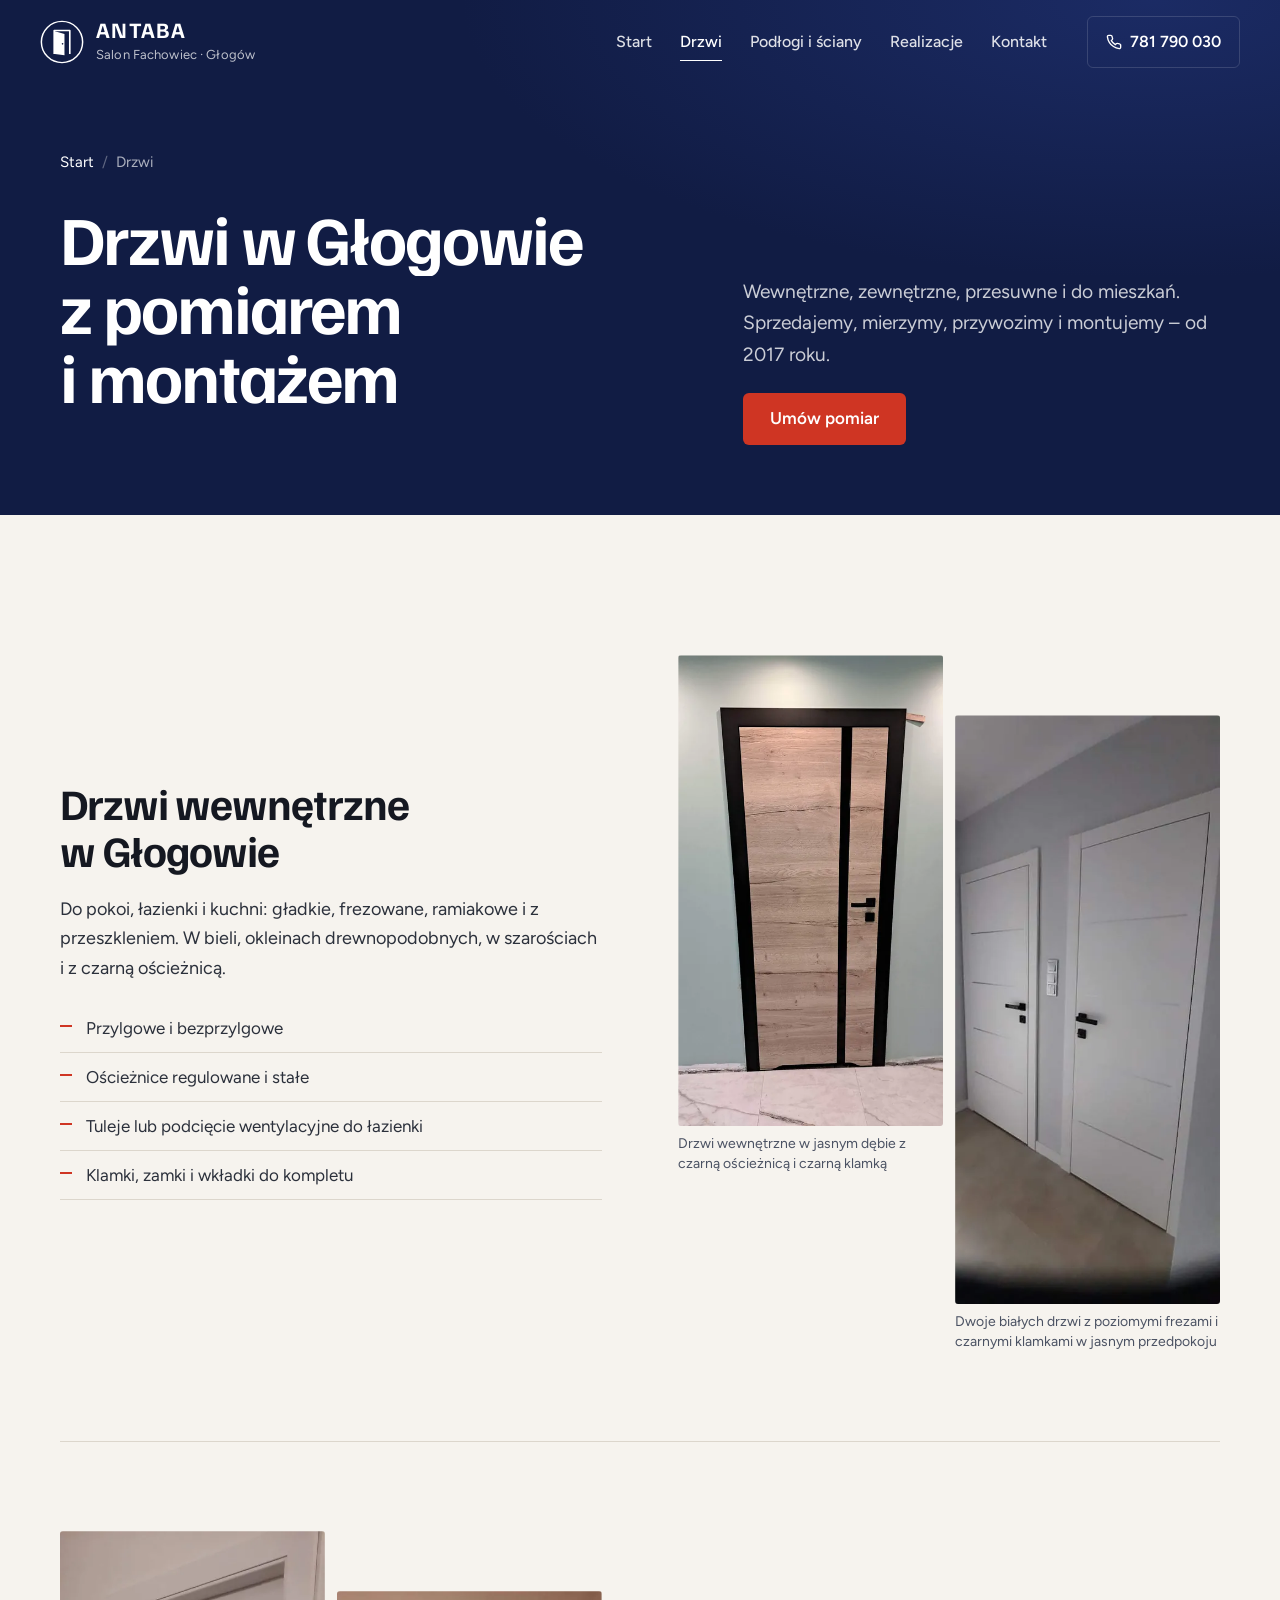
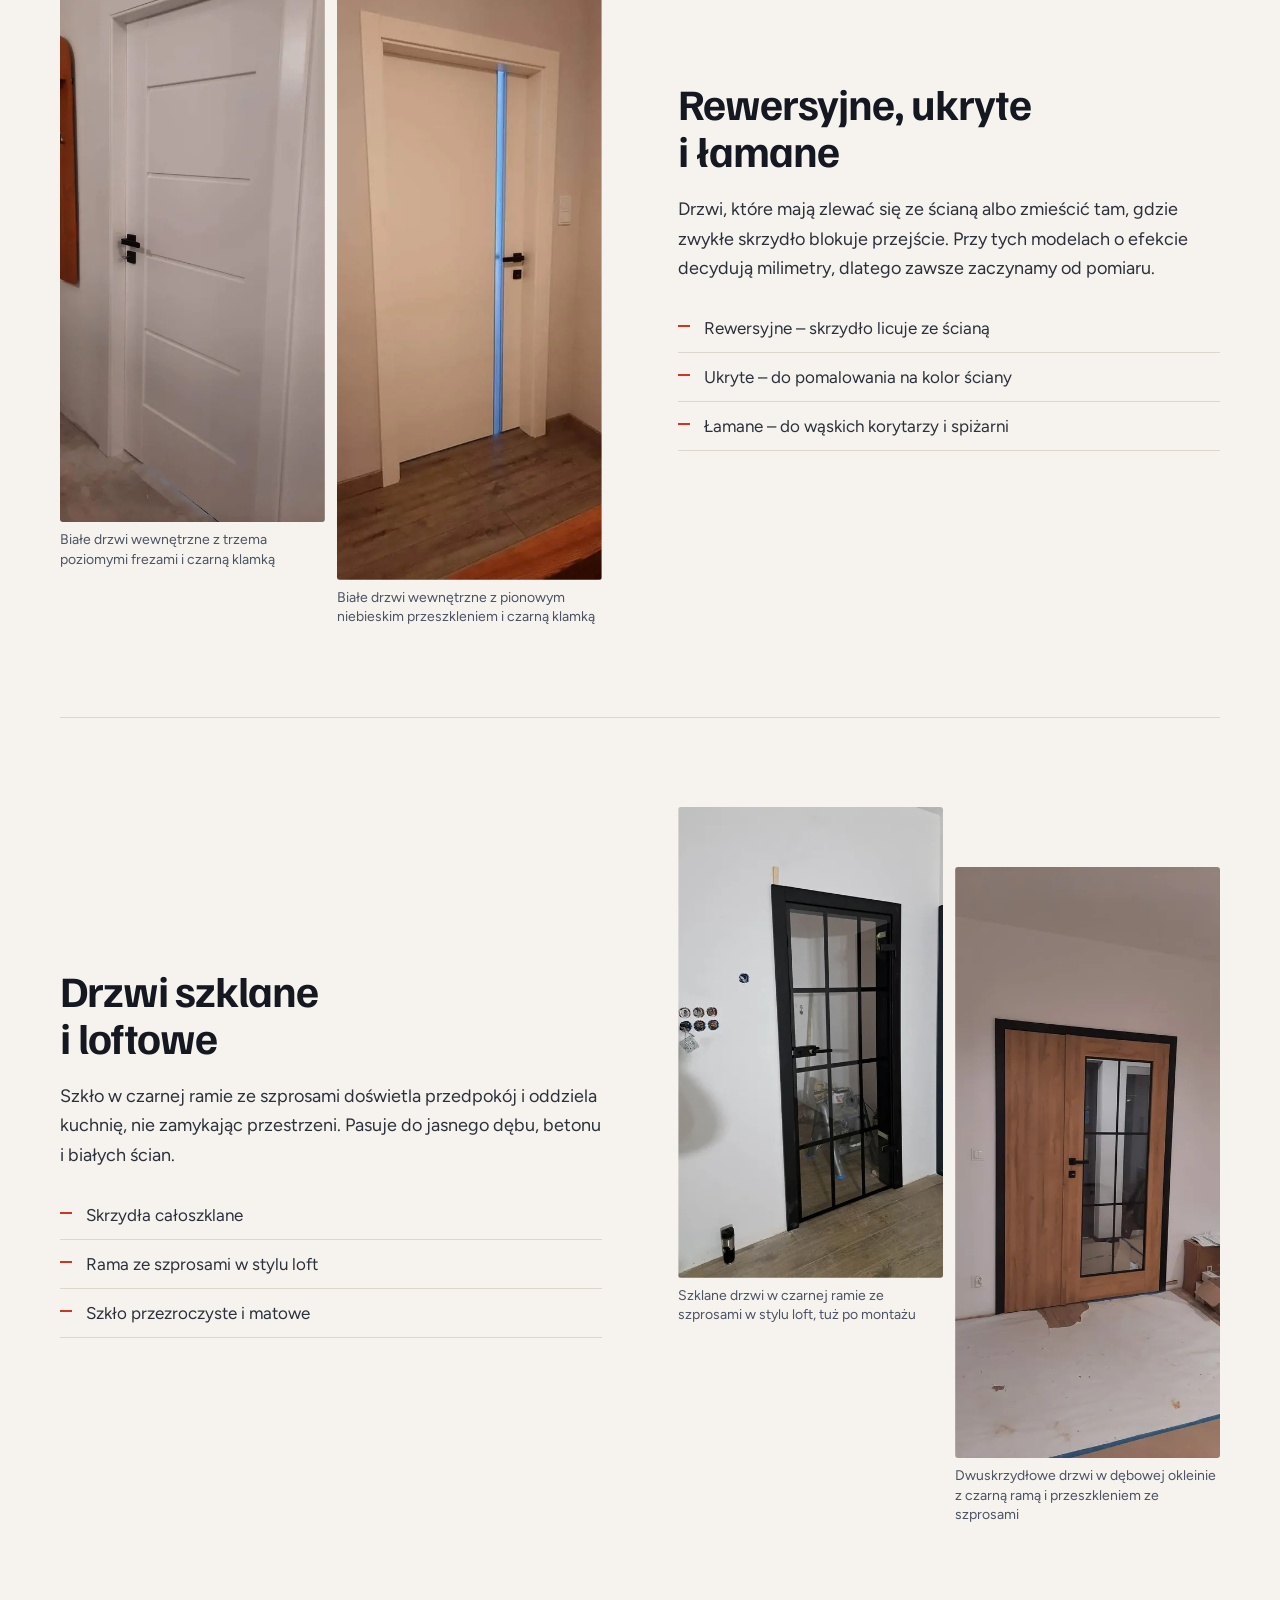
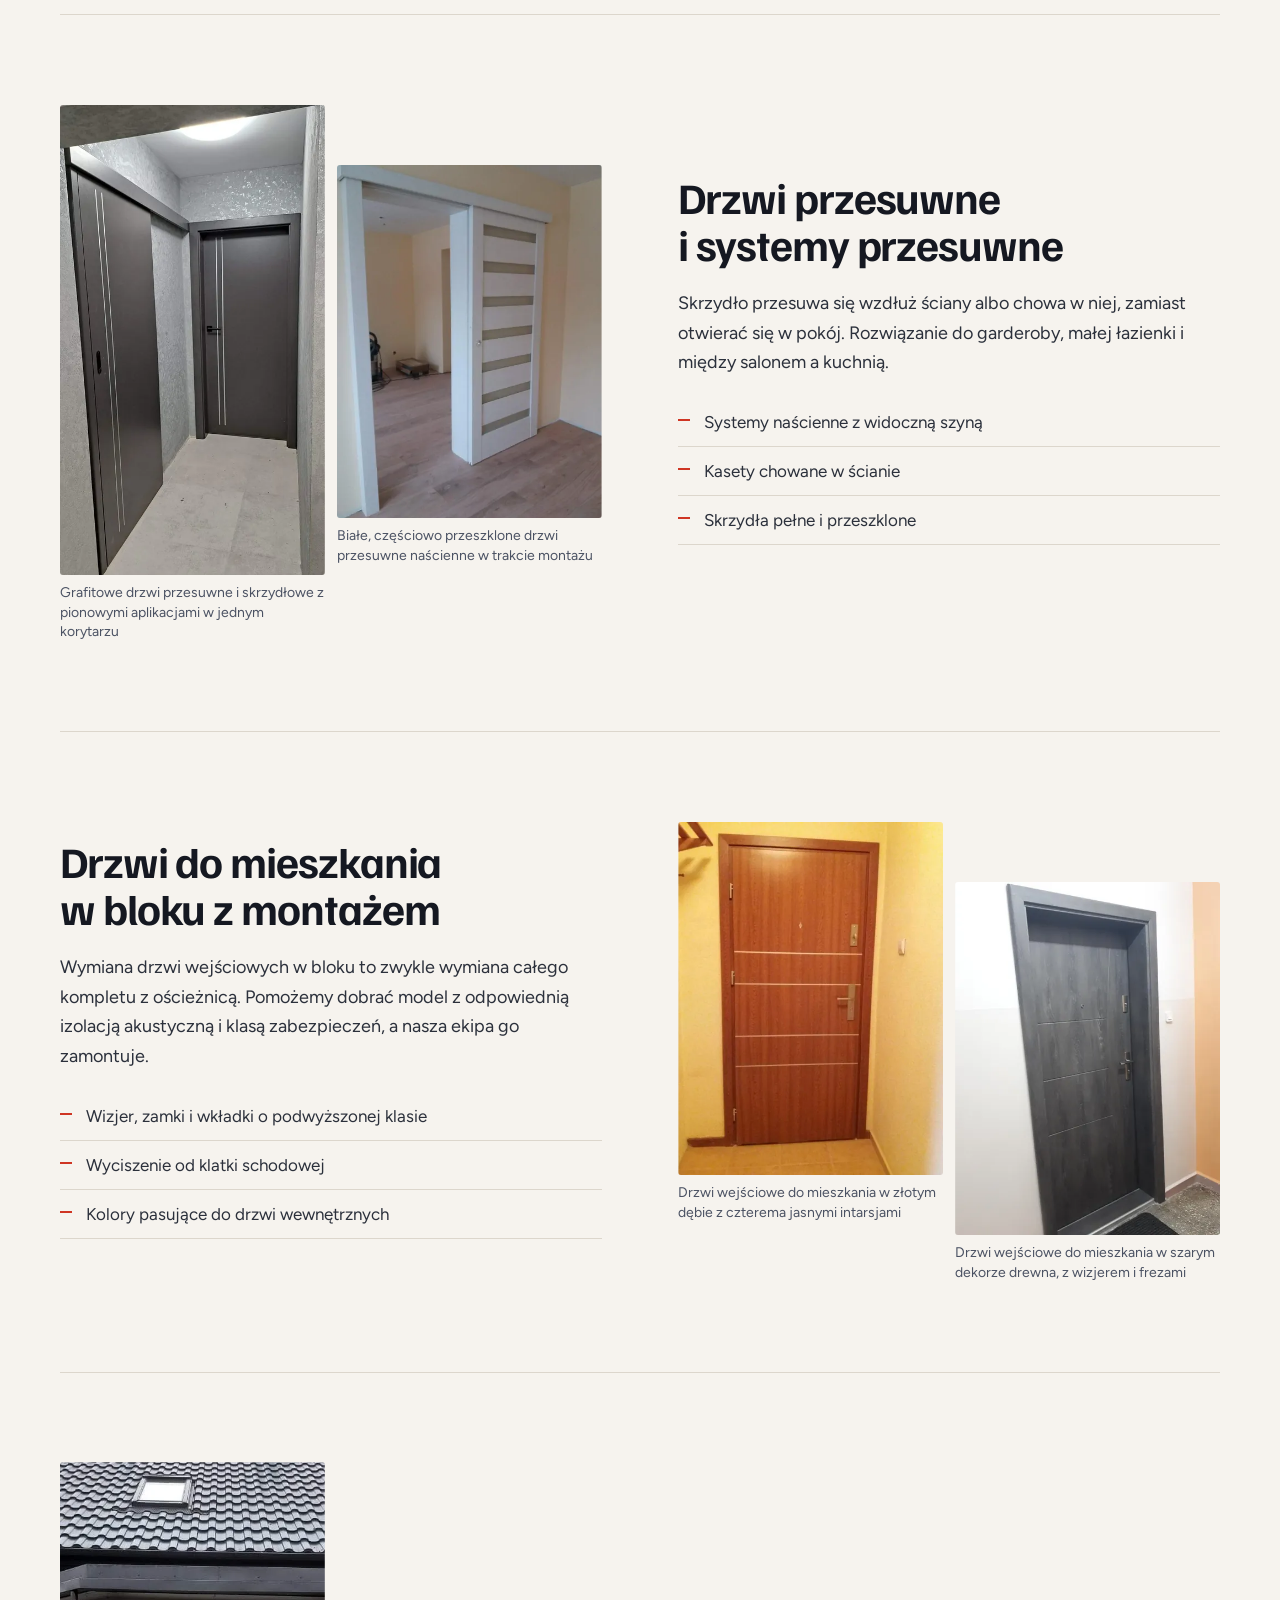
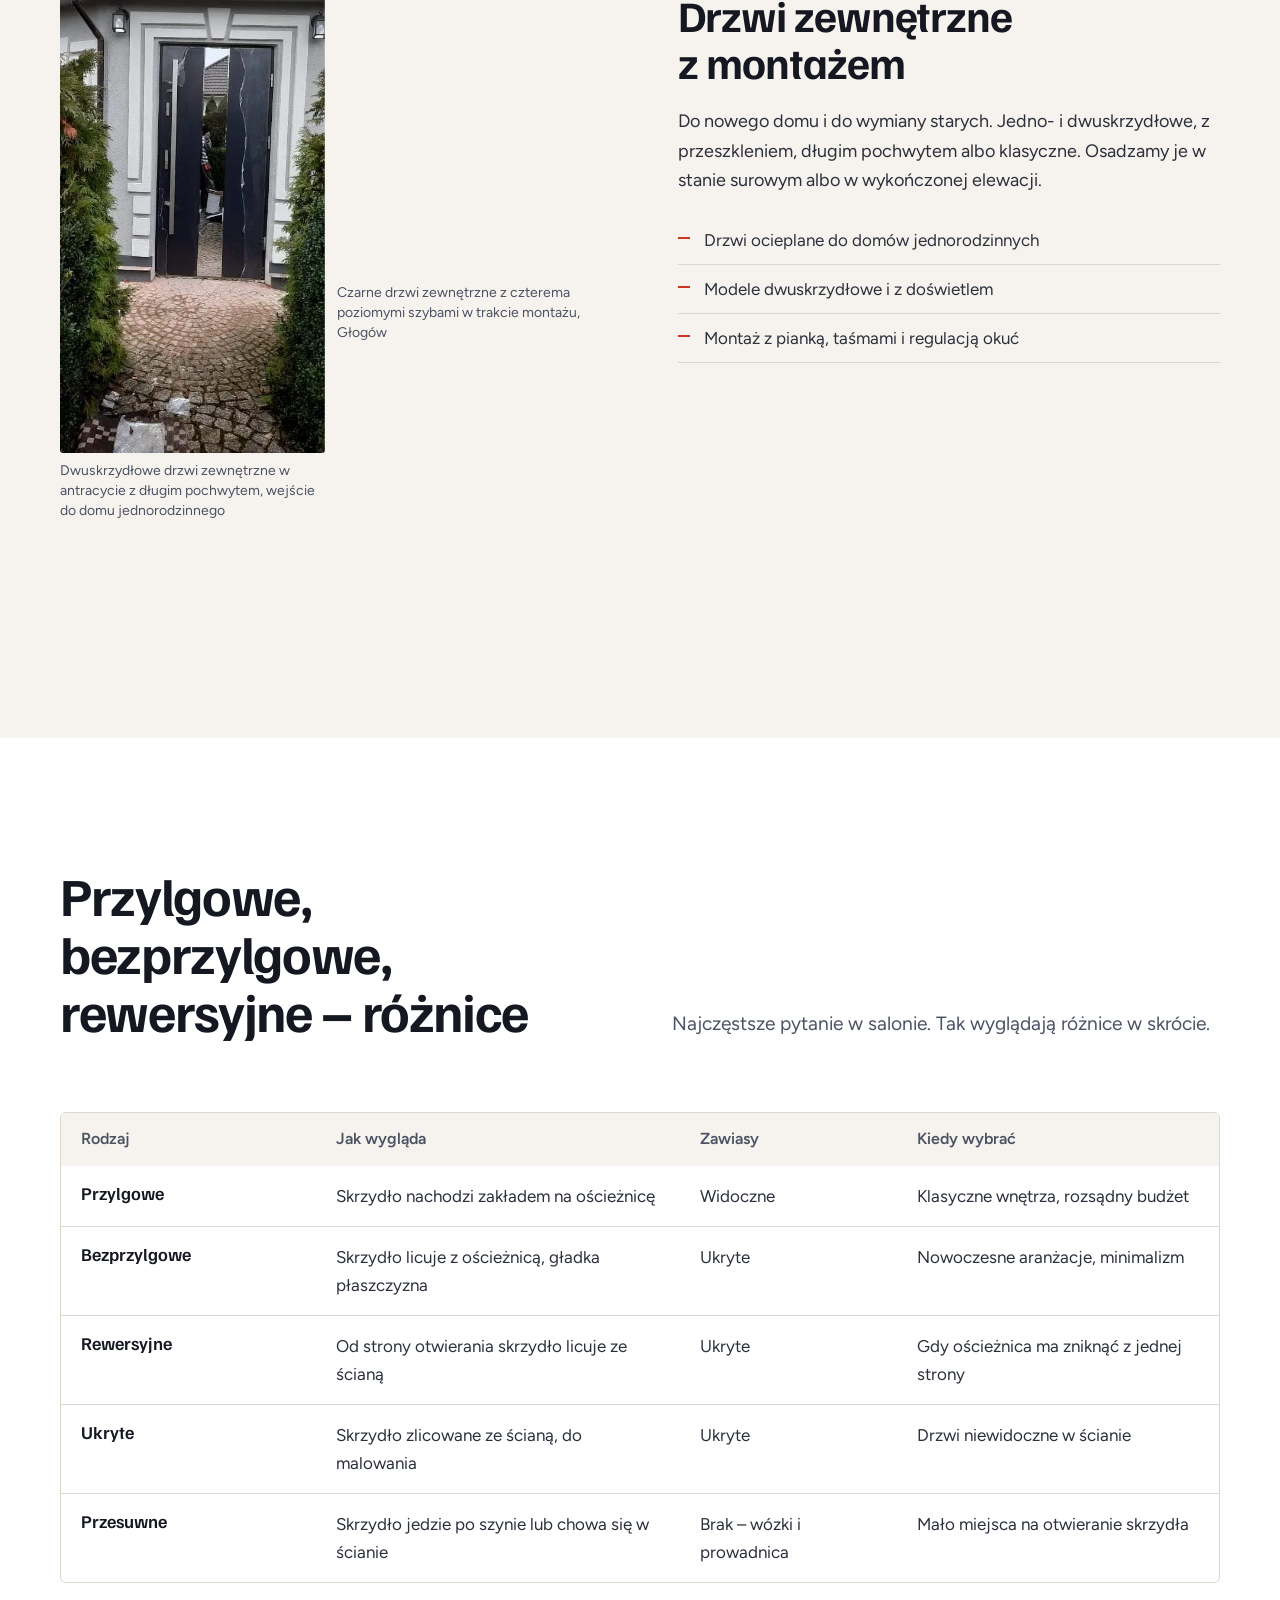
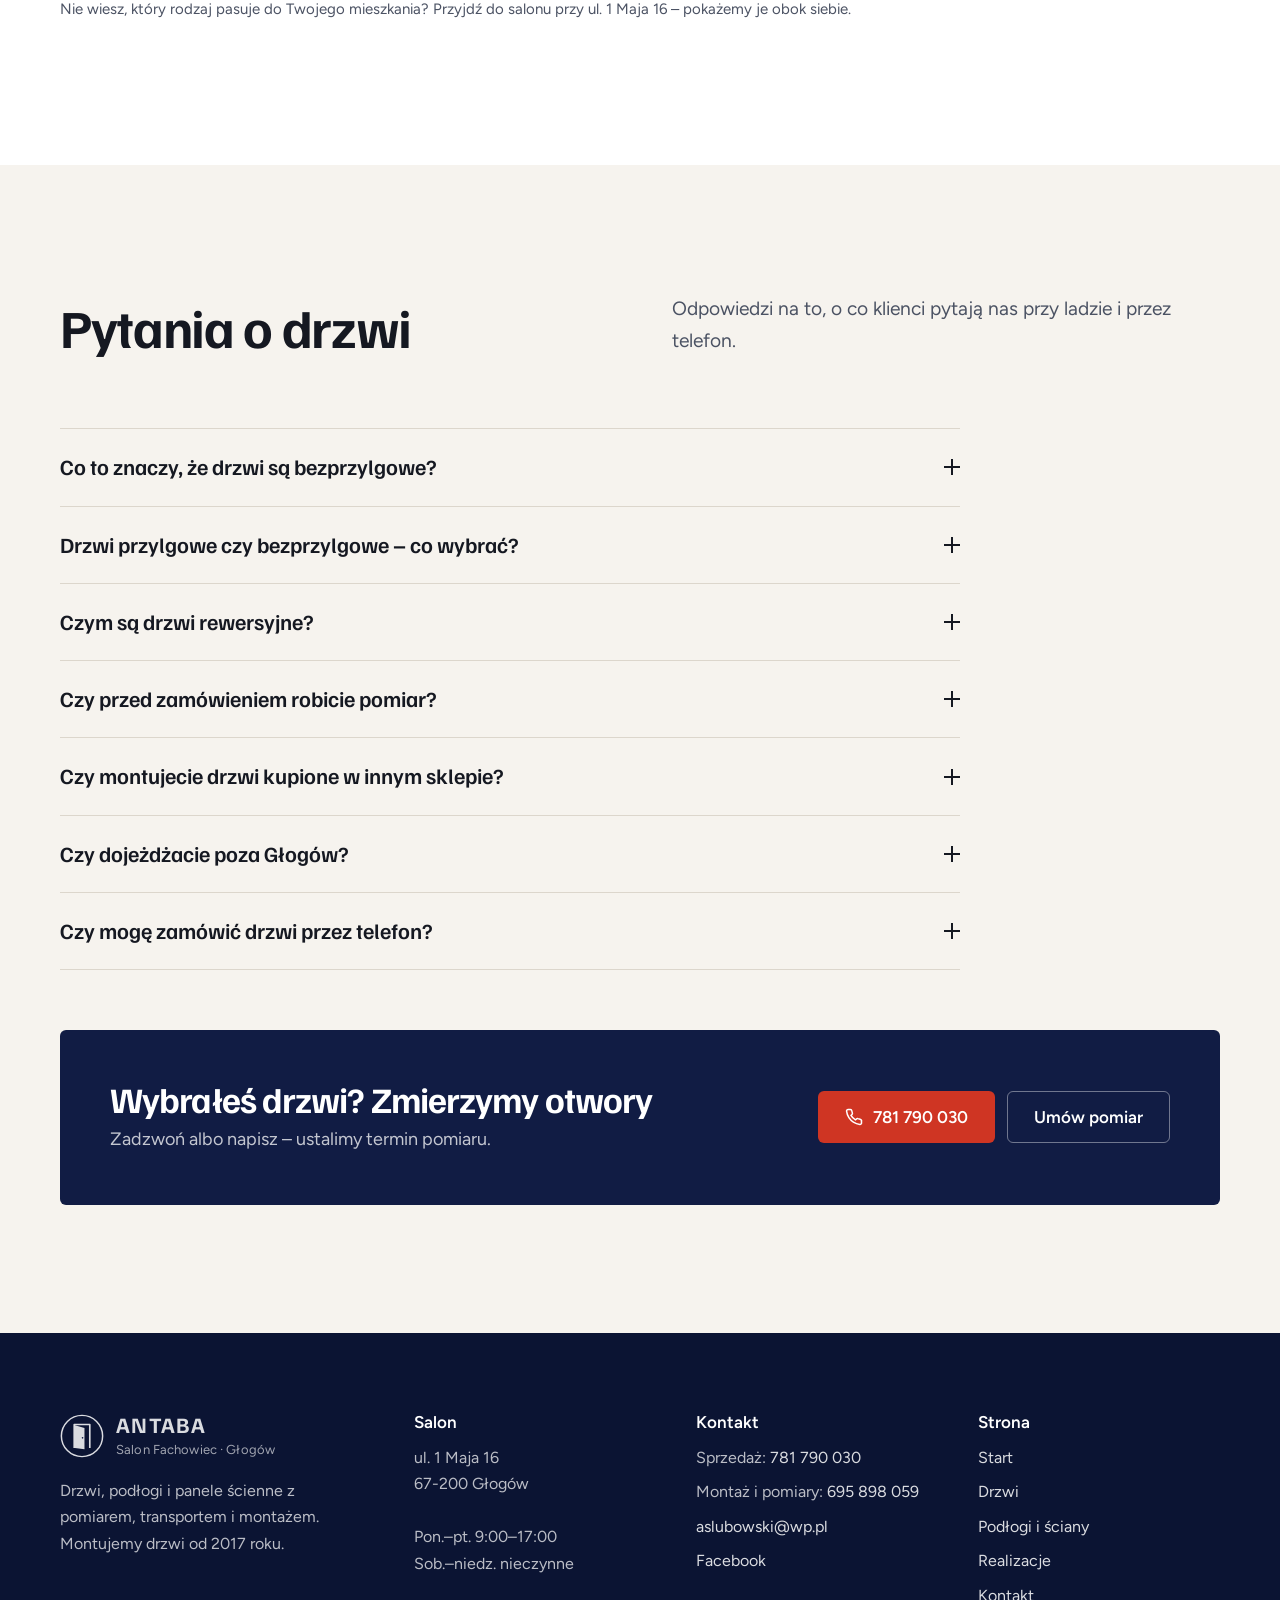
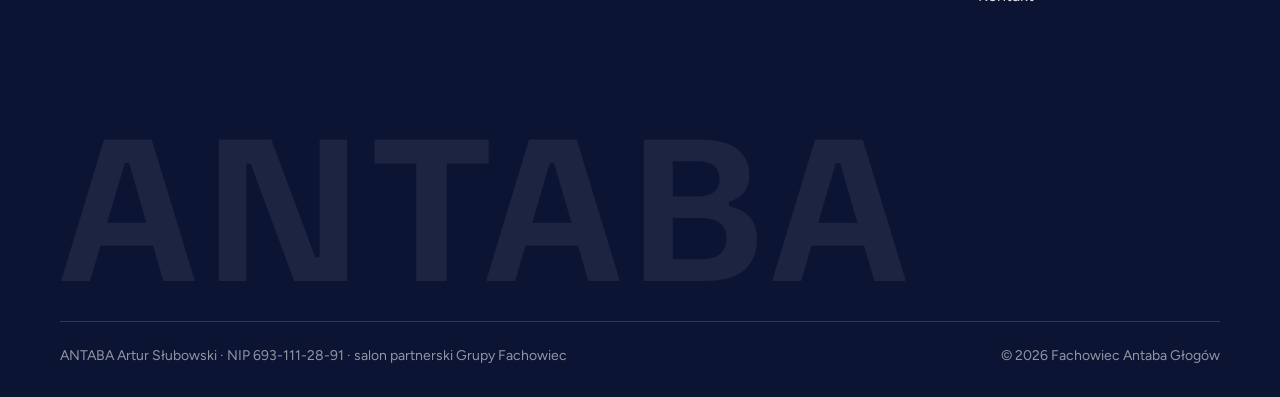
==== drzwi/index.html @ dcdb12c7 "Demo: Fachowiec Antaba Głogów – drzwi i podłogi, 5 podstron, SEO techniczne Co-Authored-By: Claude O" ====
<!DOCTYPE html>
<html lang="pl">
<head>
<meta charset="utf-8">
<meta name="viewport" content="width=device-width, initial-scale=1">
<title>Drzwi Głogów – wewnętrzne, zewnętrzne, przesuwne z montażem</title>
<meta name="description" content="Drzwi wewnętrzne przylgowe i bezprzylgowe, rewersyjne, szklane, przesuwne, do mieszkań i zewnętrzne. Pomiar i montaż w Głogowie i okolicach od 2017 roku.">
<meta name="robots" content="index, follow, max-image-preview:large">
<link rel="canonical" href="https://impulseo-pl.github.io/fachowiec-antaba-glogow/drzwi/">
<meta property="og:type" content="website"><meta property="og:locale" content="pl_PL"><meta property="og:site_name" content="Fachowiec Antaba Głogów">
<meta property="og:title" content="Drzwi Głogów – wewnętrzne, zewnętrzne, przesuwne z montażem"><meta property="og:description" content="Drzwi wewnętrzne przylgowe i bezprzylgowe, rewersyjne, szklane, przesuwne, do mieszkań i zewnętrzne. Pomiar i montaż w Głogowie i okolicach od 2017 roku."><meta property="og:url" content="https://impulseo-pl.github.io/fachowiec-antaba-glogow/drzwi/">
<meta property="og:image" content="https://impulseo-pl.github.io/fachowiec-antaba-glogow/og.jpg"><meta property="og:image:width" content="1200"><meta property="og:image:height" content="630">
<meta name="twitter:card" content="summary_large_image">
<meta name="geo.region" content="PL-DS"><meta name="geo.placename" content="Głogów"><meta name="geo.position" content="51.6681;16.0812">
<meta name="theme-color" content="#111c44">
<link rel="icon" href="../favicon.svg" type="image/svg+xml">
<link rel="preconnect" href="https://fonts.googleapis.com"><link rel="preconnect" href="https://fonts.gstatic.com" crossorigin>
<link href="https://fonts.googleapis.com/css2?family=Familjen+Grotesk:wght@500;600;700&family=Figtree:wght@400;500;600&display=swap" rel="stylesheet">
<link rel="stylesheet" href="../assets/styles.css">
<script>document.documentElement.classList.add("js");try{if(sessionStorage.getItem("an_intro")||matchMedia("(prefers-reduced-motion: reduce)").matches)document.documentElement.classList.remove("intro-on")}catch(e){}</script>
<script>(function(){try{if(String(location.protocol).indexOf('http')!==0)return;try{if(/[?&#]team=1/.test(location.search+location.hash)){localStorage.setItem('nb_team','1');}}catch(e){}try{if(localStorage.getItem('nb_team')==='1')return;}catch(e){}if((document.referrer||'').indexOf('crm-newbeginning')>-1)return;try{if(navigator.webdriver)return;}catch(e){}try{if(/^https?:\/\/(kris20032|impulseo-pl)\.github\.io\/?$/i.test(document.referrer||''))return;}catch(e){}if(sessionStorage.getItem('_dv'))return;sessionStorage.setItem('_dv','1');var seg=(location.pathname.split('/').filter(Boolean)[0])||'';var base=location.origin+(seg?('/'+seg):'');var ua='';try{ua=(navigator.userAgent||'').slice(0,300);}catch(e){}var EP='https://zngfubfinbojfgaxdrbf.supabase.co/rest/v1/demo_views';var KEY='sb_publishable_MWwoyGlSCWnJ4awtOPF0ow_ZVS0Y8qK';function send(g){try{fetch(EP,{method:'POST',keepalive:true,headers:{'Content-Type':'application/json','apikey':KEY,'Authorization':'Bearer '+KEY,'Prefer':'return=minimal'},body:JSON.stringify({demo_url:base,page:location.pathname,referrer:(document.referrer||null),user_agent:(ua||null),ip:(g&&g.ip)||null,country:(g&&g.cc)||null,city:(g&&g.city)||null})}).catch(function(){});}catch(e){}}var done=false;function once(g){if(done)return;done=true;send(g);}try{var t=setTimeout(function(){once(null);},1500);fetch('https://ipwho.is/?fields=ip,success,country_code,city',{cache:'no-store'}).then(function(r){return r.json();}).then(function(d){clearTimeout(t);once(d&&d.success!==false?{ip:d.ip,cc:d.country_code,city:d.city}:null);}).catch(function(){clearTimeout(t);once(null);});}catch(e){once(null);}}catch(e){}})();</script>
<script type="application/ld+json">{"@context": "https://schema.org", "@graph": [{"@type": ["HomeAndConstructionBusiness", "Store"], "@id": "https://impulseo-pl.github.io/fachowiec-antaba-glogow/#firma", "name": "Fachowiec Antaba – salon drzwi i podłóg w Głogowie", "alternateName": ["Antaba Głogów", "Salon Fachowiec Głogów", "ANTABA Artur Słubowski"], "legalName": "ANTABA Artur Słubowski", "founder": {"@type": "Person", "name": "Artur Słubowski"}, "foundingDate": "2017", "taxID": "6931112891", "url": "https://impulseo-pl.github.io/fachowiec-antaba-glogow/", "logo": "https://impulseo-pl.github.io/fachowiec-antaba-glogow/favicon.svg", "image": "https://impulseo-pl.github.io/fachowiec-antaba-glogow/og.jpg", "telephone": "+48781790030", "email": "aslubowski@wp.pl", "description": "Salon drzwi, podłóg i paneli ściennych w Głogowie. Sprzedaż z pomiarem, transportem i montażem drzwi wewnętrznych, zewnętrznych, przesuwnych i do mieszkań.", "address": {"@type": "PostalAddress", "streetAddress": "ul. 1 Maja 16", "postalCode": "67-200", "addressLocality": "Głogów", "addressRegion": "dolnośląskie", "addressCountry": "PL"}, "geo": {"@type": "GeoCoordinates", "latitude": 51.6681, "longitude": 16.0812}, "hasMap": "https://www.openstreetmap.org/?mlat=51.6681&mlon=16.0812#map=18/51.6681/16.0812", "openingHoursSpecification": [{"@type": "OpeningHoursSpecification", "dayOfWeek": ["Monday", "Tuesday", "Wednesday", "Thursday", "Friday"], "opens": "09:00", "closes": "17:00"}], "areaServed": [{"@type": "City", "name": "Głogów"}, {"@type": "City", "name": "Sława"}, {"@type": "City", "name": "Wschowa"}, {"@type": "State", "name": "dolnośląskie"}, {"@type": "State", "name": "lubuskie"}, {"@type": "State", "name": "wielkopolskie"}], "contactPoint": [{"@type": "ContactPoint", "telephone": "+48781790030", "contactType": "sales", "availableLanguage": "pl"}, {"@type": "ContactPoint", "telephone": "+48695898059", "contactType": "customer service", "description": "Montaż i pomiary", "availableLanguage": "pl"}], "sameAs": ["https://www.facebook.com/p/Antaba-100055216734311/", "https://www.oferteo.pl/antaba-artur-slubowski/firma/2932520", "https://grupafachowiec.eu/salon/glogow/"], "makesOffer": [{"@type": "Offer", "itemOffered": {"@type": "Service", "name": "Montaż drzwi wewnętrznych"}}, {"@type": "Offer", "itemOffered": {"@type": "Service", "name": "Montaż drzwi zewnętrznych"}}, {"@type": "Offer", "itemOffered": {"@type": "Service", "name": "Montaż drzwi wejściowych do mieszkań"}}, {"@type": "Offer", "itemOffered": {"@type": "Service", "name": "Montaż systemów drzwi przesuwnych"}}, {"@type": "Offer", "itemOffered": {"@type": "Service", "name": "Pomiar otworów drzwiowych"}}, {"@type": "Offer", "itemOffered": {"@type": "Service", "name": "Transport zakupionych produktów"}}, {"@type": "Offer", "itemOffered": {"@type": "Service", "name": "Montaż paneli podłogowych"}}], "paymentAccepted": "Gotówka, przelew", "currenciesAccepted": "PLN"}, {"@type": "WebSite", "@id": "https://impulseo-pl.github.io/fachowiec-antaba-glogow/#strona", "url": "https://impulseo-pl.github.io/fachowiec-antaba-glogow/", "name": "Fachowiec Antaba Głogów", "inLanguage": "pl-PL", "publisher": {"@id": "https://impulseo-pl.github.io/fachowiec-antaba-glogow/#firma"}}, {"@type": "WebPage", "@id": "https://impulseo-pl.github.io/fachowiec-antaba-glogow/drzwi/#webpage", "url": "https://impulseo-pl.github.io/fachowiec-antaba-glogow/drzwi/", "name": "Drzwi Głogów – wewnętrzne, zewnętrzne, przesuwne z montażem", "description": "Drzwi wewnętrzne przylgowe i bezprzylgowe, rewersyjne, szklane, przesuwne, do mieszkań i zewnętrzne. Pomiar i montaż w Głogowie i okolicach od 2017 roku.", "inLanguage": "pl-PL", "isPartOf": {"@id": "https://impulseo-pl.github.io/fachowiec-antaba-glogow/#strona"}, "about": {"@id": "https://impulseo-pl.github.io/fachowiec-antaba-glogow/#firma"}, "dateModified": "2026-11-09", "primaryImageOfPage": "https://impulseo-pl.github.io/fachowiec-antaba-glogow/og.jpg"}, {"@type": "BreadcrumbList", "@id": "https://impulseo-pl.github.io/fachowiec-antaba-glogow/drzwi/#okruszki", "itemListElement": [{"@type": "ListItem", "position": 1, "name": "Start", "item": "https://impulseo-pl.github.io/fachowiec-antaba-glogow/"}, {"@type": "ListItem", "position": 2, "name": "Drzwi", "item": "https://impulseo-pl.github.io/fachowiec-antaba-glogow/drzwi/"}]}, {"@type": "FAQPage", "@id": "https://impulseo-pl.github.io/fachowiec-antaba-glogow/drzwi/#faq", "mainEntity": [{"@type": "Question", "name": "Co to znaczy, że drzwi są bezprzylgowe?", "acceptedAnswer": {"@type": "Answer", "text": "Skrzydło drzwi bezprzylgowych po zamknięciu licuje z ościeżnicą – nie ma wystającego zakładu (przylgi), a zawiasy są ukryte. Drzwi wyglądają gładko i nowocześnie. Przylgowe mają zakład, który nachodzi na ościeżnicę, i widoczne zawiasy."}}, {"@type": "Question", "name": "Drzwi przylgowe czy bezprzylgowe – co wybrać?", "acceptedAnswer": {"@type": "Answer", "text": "Przylgowe są prostsze i zwykle tańsze, dobrze sprawdzają się w klasycznych wnętrzach. Bezprzylgowe dają gładką, jednolitą płaszczyznę i pasują do nowoczesnych aranżacji. W salonie zobaczysz oba rozwiązania obok siebie i porównasz je na żywo."}}, {"@type": "Question", "name": "Czym są drzwi rewersyjne?", "acceptedAnswer": {"@type": "Answer", "text": "To drzwi montowane odwrotnie niż standardowe: skrzydło otwiera się do wnętrza ościeżnicy, a od strony otwierania licuje ze ścianą. Ościeżnica jest schowana, więc z jednej strony widać tylko gładkie skrzydło."}}, {"@type": "Question", "name": "Czy przed zamówieniem robicie pomiar?", "acceptedAnswer": {"@type": "Answer", "text": "Tak. Montaż poprzedzamy pomiarem otworów u klienta. Dzięki temu zamawiamy właściwe wymiary skrzydeł i ościeżnic, a na montażu nie ma niespodzianek."}}, {"@type": "Question", "name": "Czy montujecie drzwi kupione w innym sklepie?", "acceptedAnswer": {"@type": "Answer", "text": "Pomiar, transport i montaż wykonujemy dla produktów kupionych w naszym salonie. Wtedy odpowiadamy za całość – od wyboru modelu po regulację okuć."}}, {"@type": "Question", "name": "Czy dojeżdżacie poza Głogów?", "acceptedAnswer": {"@type": "Answer", "text": "Tak. Pracujemy w województwach dolnośląskim, lubuskim i wielkopolskim, m.in. w Sławie i Wschowie. Zadzwoń, a potwierdzimy dojazd do Twojej miejscowości."}}, {"@type": "Question", "name": "Czy mogę zamówić drzwi przez telefon?", "acceptedAnswer": {"@type": "Answer", "text": "Jeśli byłeś już w salonie i masz wybrane produkty, możesz zamówić je telefonicznie lub mailowo, bez ponownej wizyty."}}]}]}</script>
</head>
<body>
<a class="skip" href="#tresc">Przejdź do treści</a>
<div class="kurtyna" aria-hidden="true"></div>
<header class="top">
 <div class="wrap">
  <a class="logo" href="../" aria-label="Fachowiec Antaba – strona główna"><svg viewBox="0 0 48 48" aria-hidden="true"><circle cx="24" cy="24" r="22.5" fill="none" stroke="currentColor" stroke-width="1.6"/><path d="M15.5 37V11.5h17V37" fill="none" stroke="currentColor" stroke-width="1.8" stroke-linejoin="round"/><path d="M16.3 12.3l10.4 3v23.2l-10.4-1.5z" fill="currentColor"/><circle cx="24.6" cy="26" r=".9" fill="#111c44"/></svg><span><b>ANTABA</b><small>Salon Fachowiec · Głogów</small></span></a>
  <nav class="nav" aria-label="Menu główne"><a href="../">Start</a><a href="../drzwi/" aria-current=page>Drzwi</a><a href="../podlogi-i-sciany/">Podłogi i ściany</a><a href="../realizacje/">Realizacje</a><a href="../kontakt/">Kontakt</a></nav>
  <a class="tel" href="tel:+48781790030"><svg viewBox="0 0 24 24" fill="none" stroke="currentColor" stroke-width="2" aria-hidden="true"><path d="M22 16.9v3a2 2 0 0 1-2.2 2 19.8 19.8 0 0 1-8.6-3.1 19.5 19.5 0 0 1-6-6A19.8 19.8 0 0 1 2.1 4.2 2 2 0 0 1 4.1 2h3a2 2 0 0 1 2 1.7c.1 1 .4 1.9.7 2.8a2 2 0 0 1-.5 2.1L8 9.9a16 16 0 0 0 6 6l1.3-1.3a2 2 0 0 1 2.1-.4c.9.3 1.8.6 2.8.7a2 2 0 0 1 1.7 2z"/></svg>781 790 030</a>
  <button class="burger" aria-label="Menu" aria-expanded="false" aria-controls="mmenu"><span></span><span></span><span></span></button>
 </div>
</header>
<nav class="mmenu" id="mmenu" aria-label="Menu mobilne"><a href="../">Start</a><a href="../drzwi/">Drzwi</a><a href="../podlogi-i-sciany/">Podłogi i ściany</a><a href="../realizacje/">Realizacje</a><a href="../kontakt/">Kontakt</a><div class="mm-kontakt">Sprzedaż i doradztwo<a href="tel:+48781790030">781 790 030</a></div></nav>
<main id="tresc">

<section class="phero ciemna" aria-labelledby="h1">
 <div class="wrap">
  <div><nav class="okruszki fade" aria-label="Okruszki"><ol><li><a href="../">Start</a></li><li aria-current="page">Drzwi</li></ol></nav><h1 id="h1"><span class="ln"><span class="ln-i">Drzwi w Głogowie</span></span><span class="ln"><span class="ln-i">z pomiarem i montażem</span></span></h1></div>
  <div class="side fade"><p class="lead">Wewnętrzne, zewnętrzne, przesuwne i do mieszkań. Sprzedajemy, mierzymy, przywozimy i montujemy – od 2017 roku.</p><a class="btn btn-red" href="../kontakt/">Umów pomiar</a></div>
 </div>
</section>
<div class="sek" style="padding-top:clamp(30px,4vw,60px)"><div class="wrap"><section class="rzad" id="wewnetrzne" aria-labelledby="wewnetrzne-h"><div><h2 id="wewnetrzne-h" class="ln-wrap"><span class="ln"><span class="ln-i">Drzwi wewnętrzne</span></span><span class="ln"><span class="ln-i">w Głogowie</span></span></h2><div data-r><p>Do pokoi, łazienki i kuchni: gładkie, frezowane, ramiakowe i z przeszkleniem. W bieli, okleinach drewnopodobnych, w szarościach i z czarną ościeżnicą.</p></div><ul class="pkt" data-r="2"><li>Przylgowe i bezprzylgowe</li><li>Ościeżnice regulowane i stałe</li><li>Tuleje lub podcięcie wentylacyjne do łazienki</li><li>Klamki, zamki i wkładki do kompletu</li></ul></div><div class="fots"><figure class="odslon"><img src="../img/drzwi-wewnetrzne-dab-czarna-oscieznica-900.webp" srcset="../img/drzwi-wewnetrzne-dab-czarna-oscieznica-480.webp 480w, ../img/drzwi-wewnetrzne-dab-czarna-oscieznica-900.webp 900w, ../img/drzwi-wewnetrzne-dab-czarna-oscieznica-1153.webp 1153w" sizes="(max-width: 820px) 50vw, 24vw" width="900" height="1599" alt="Drzwi wewnętrzne w jasnym dębie z czarną ościeżnicą i czarną klamką" loading="lazy" decoding="async"><figcaption>Drzwi wewnętrzne w jasnym dębie z czarną ościeżnicą i czarną klamką</figcaption></figure><figure class="odslon"><img src="../img/drzwi-wewnetrzne-biale-frezowane-komplet-432.webp" srcset="../img/drzwi-wewnetrzne-biale-frezowane-komplet-432.webp 432w" sizes="(max-width: 820px) 50vw, 24vw" width="432" height="960" alt="Dwoje białych drzwi z poziomymi frezami i czarnymi klamkami w jasnym przedpokoju" loading="lazy" decoding="async"><figcaption>Dwoje białych drzwi z poziomymi frezami i czarnymi klamkami w jasnym przedpokoju</figcaption></figure></div></section><section class="rzad odwr" id="rewersyjne" aria-labelledby="rewersyjne-h"><div><h2 id="rewersyjne-h" class="ln-wrap"><span class="ln"><span class="ln-i">Rewersyjne, ukryte</span></span><span class="ln"><span class="ln-i">i łamane</span></span></h2><div data-r><p>Drzwi, które mają zlewać się ze ścianą albo zmieścić tam, gdzie zwykłe skrzydło blokuje przejście. Przy tych modelach o efekcie decydują milimetry, dlatego zawsze zaczynamy od pomiaru.</p></div><ul class="pkt" data-r="2"><li>Rewersyjne – skrzydło licuje ze ścianą</li><li>Ukryte – do pomalowania na kolor ściany</li><li>Łamane – do wąskich korytarzy i spiżarni</li></ul></div><div class="fots"><figure class="odslon"><img src="../img/drzwi-wewnetrzne-biale-trzy-frezy-896.webp" srcset="../img/drzwi-wewnetrzne-biale-trzy-frezy-480.webp 480w, ../img/drzwi-wewnetrzne-biale-trzy-frezy-896.webp 896w" sizes="(max-width: 820px) 50vw, 24vw" width="896" height="2000" alt="Białe drzwi wewnętrzne z trzema poziomymi frezami i czarną klamką" loading="lazy" decoding="async"><figcaption>Białe drzwi wewnętrzne z trzema poziomymi frezami i czarną klamką</figcaption></figure><figure class="odslon"><img src="../img/drzwi-wewnetrzne-biale-z-niebieskim-paskiem-432.webp" srcset="../img/drzwi-wewnetrzne-biale-z-niebieskim-paskiem-432.webp 432w" sizes="(max-width: 820px) 50vw, 24vw" width="432" height="960" alt="Białe drzwi wewnętrzne z pionowym niebieskim przeszkleniem i czarną klamką" loading="lazy" decoding="async"><figcaption>Białe drzwi wewnętrzne z pionowym niebieskim przeszkleniem i czarną klamką</figcaption></figure></div></section><section class="rzad" id="szklane" aria-labelledby="szklane-h"><div><h2 id="szklane-h" class="ln-wrap"><span class="ln"><span class="ln-i">Drzwi szklane</span></span><span class="ln"><span class="ln-i">i loftowe</span></span></h2><div data-r><p>Szkło w czarnej ramie ze szprosami doświetla przedpokój i oddziela kuchnię, nie zamykając przestrzeni. Pasuje do jasnego dębu, betonu i białych ścian.</p></div><ul class="pkt" data-r="2"><li>Skrzydła całoszklane</li><li>Rama ze szprosami w stylu loft</li><li>Szkło przezroczyste i matowe</li></ul></div><div class="fots"><figure class="odslon"><img src="../img/drzwi-szklane-loft-czarna-rama-900.webp" srcset="../img/drzwi-szklane-loft-czarna-rama-480.webp 480w, ../img/drzwi-szklane-loft-czarna-rama-900.webp 900w, ../img/drzwi-szklane-loft-czarna-rama-1153.webp 1153w" sizes="(max-width: 820px) 50vw, 24vw" width="900" height="1599" alt="Szklane drzwi w czarnej ramie ze szprosami w stylu loft, tuż po montażu" loading="lazy" decoding="async"><figcaption>Szklane drzwi w czarnej ramie ze szprosami w stylu loft, tuż po montażu</figcaption></figure><figure class="odslon"><img src="../img/drzwi-dwuskrzydlowe-dab-czarna-rama-szprosy-900.webp" srcset="../img/drzwi-dwuskrzydlowe-dab-czarna-rama-szprosy-480.webp 480w, ../img/drzwi-dwuskrzydlowe-dab-czarna-rama-szprosy-900.webp 900w, ../img/drzwi-dwuskrzydlowe-dab-czarna-rama-szprosy-918.webp 918w" sizes="(max-width: 820px) 50vw, 24vw" width="900" height="2008" alt="Dwuskrzydłowe drzwi w dębowej okleinie z czarną ramą i przeszkleniem ze szprosami" loading="lazy" decoding="async"><figcaption>Dwuskrzydłowe drzwi w dębowej okleinie z czarną ramą i przeszkleniem ze szprosami</figcaption></figure></div></section><section class="rzad odwr" id="przesuwne" aria-labelledby="przesuwne-h"><div><h2 id="przesuwne-h" class="ln-wrap"><span class="ln"><span class="ln-i">Drzwi przesuwne</span></span><span class="ln"><span class="ln-i">i systemy przesuwne</span></span></h2><div data-r><p>Skrzydło przesuwa się wzdłuż ściany albo chowa w niej, zamiast otwierać się w pokój. Rozwiązanie do garderoby, małej łazienki i między salonem a kuchnią.</p></div><ul class="pkt" data-r="2"><li>Systemy naścienne z widoczną szyną</li><li>Kasety chowane w ścianie</li><li>Skrzydła pełne i przeszklone</li></ul></div><div class="fots"><figure class="odslon"><img src="../img/drzwi-przesuwne-grafit-i-skrzydlowe-900.webp" srcset="../img/drzwi-przesuwne-grafit-i-skrzydlowe-480.webp 480w, ../img/drzwi-przesuwne-grafit-i-skrzydlowe-900.webp 900w, ../img/drzwi-przesuwne-grafit-i-skrzydlowe-977.webp 977w" sizes="(max-width: 820px) 50vw, 24vw" width="900" height="1597" alt="Grafitowe drzwi przesuwne i skrzydłowe z pionowymi aplikacjami w jednym korytarzu" loading="lazy" decoding="async"><figcaption>Grafitowe drzwi przesuwne i skrzydłowe z pionowymi aplikacjami w jednym korytarzu</figcaption></figure><figure class="odslon"><img src="../img/drzwi-przesuwne-biale-przeszklone-768.webp" srcset="../img/drzwi-przesuwne-biale-przeszklone-480.webp 480w, ../img/drzwi-przesuwne-biale-przeszklone-768.webp 768w" sizes="(max-width: 820px) 50vw, 24vw" width="768" height="1024" alt="Białe, częściowo przeszklone drzwi przesuwne naścienne w trakcie montażu" loading="lazy" decoding="async"><figcaption>Białe, częściowo przeszklone drzwi przesuwne naścienne w trakcie montażu</figcaption></figure></div></section><section class="rzad" id="mieszkania" aria-labelledby="mieszkania-h"><div><h2 id="mieszkania-h" class="ln-wrap"><span class="ln"><span class="ln-i">Drzwi do mieszkania</span></span><span class="ln"><span class="ln-i">w bloku z montażem</span></span></h2><div data-r><p>Wymiana drzwi wejściowych w bloku to zwykle wymiana całego kompletu z ościeżnicą. Pomożemy dobrać model z odpowiednią izolacją akustyczną i klasą zabezpieczeń, a nasza ekipa go zamontuje.</p></div><ul class="pkt" data-r="2"><li>Wizjer, zamki i wkładki o podwyższonej klasie</li><li>Wyciszenie od klatki schodowej</li><li>Kolory pasujące do drzwi wewnętrznych</li></ul></div><div class="fots"><figure class="odslon"><img src="../img/drzwi-do-mieszkania-zloty-dab-intarsje-768.webp" srcset="../img/drzwi-do-mieszkania-zloty-dab-intarsje-480.webp 480w, ../img/drzwi-do-mieszkania-zloty-dab-intarsje-768.webp 768w" sizes="(max-width: 820px) 50vw, 24vw" width="768" height="1024" alt="Drzwi wejściowe do mieszkania w złotym dębie z czterema jasnymi intarsjami" loading="lazy" decoding="async"><figcaption>Drzwi wejściowe do mieszkania w złotym dębie z czterema jasnymi intarsjami</figcaption></figure><figure class="odslon"><img src="../img/drzwi-do-mieszkania-szary-dab-wizjer-900.webp" srcset="../img/drzwi-do-mieszkania-szary-dab-wizjer-480.webp 480w, ../img/drzwi-do-mieszkania-szary-dab-wizjer-900.webp 900w, ../img/drzwi-do-mieszkania-szary-dab-wizjer-1080.webp 1080w" sizes="(max-width: 820px) 50vw, 24vw" width="900" height="1200" alt="Drzwi wejściowe do mieszkania w szarym dekorze drewna, z wizjerem i frezami" loading="lazy" decoding="async"><figcaption>Drzwi wejściowe do mieszkania w szarym dekorze drewna, z wizjerem i frezami</figcaption></figure></div></section><section class="rzad odwr" id="zewnetrzne" aria-labelledby="zewnetrzne-h"><div><h2 id="zewnetrzne-h" class="ln-wrap"><span class="ln"><span class="ln-i">Drzwi zewnętrzne</span></span><span class="ln"><span class="ln-i">z montażem</span></span></h2><div data-r><p>Do nowego domu i do wymiany starych. Jedno- i dwuskrzydłowe, z przeszkleniem, długim pochwytem albo klasyczne. Osadzamy je w stanie surowym albo w wykończonej elewacji.</p></div><ul class="pkt" data-r="2"><li>Drzwi ocieplane do domów jednorodzinnych</li><li>Modele dwuskrzydłowe i z doświetlem</li><li>Montaż z pianką, taśmami i regulacją okuć</li></ul></div><div class="fots"><figure class="odslon"><img src="../img/drzwi-zewnetrzne-dwuskrzydlowe-antracyt-448.webp" srcset="../img/drzwi-zewnetrzne-dwuskrzydlowe-antracyt-448.webp 448w" sizes="(max-width: 820px) 50vw, 24vw" width="448" height="1000" alt="Dwuskrzydłowe drzwi zewnętrzne w antracycie z długim pochwytem, wejście do domu jednorodzinnego" loading="lazy" decoding="async"><figcaption>Dwuskrzydłowe drzwi zewnętrzne w antracycie z długim pochwytem, wejście do domu jednorodzinnego</figcaption></figure><figure class="odslon"><img src="../img/drzwi-zewnetrzne-czarne-cztery-szyby-900.webp" srcset="../img/drzwi-zewnetrzne-czarne-cztery-szyby-480.webp 480w, ../img/drzwi-zewnetrzne-czarne-cztery-szyby-900.webp 900w, ../img/drzwi-zewnetrzne-czarne-cztery-szyby-1400.webp 1400w" sizes="(max-width: 820px) 50vw, 24vw" width="900" height="1200" alt="Czarne drzwi zewnętrzne z czterema poziomymi szybami w trakcie montażu, Głogów" loading="lazy" decoding="async"><figcaption>Czarne drzwi zewnętrzne z czterema poziomymi szybami w trakcie montażu, Głogów</figcaption></figure></div></section></div></div>
<section class="sek sek-b" aria-labelledby="por-h"><div class="wrap">
 <div class="glowa"><h2 id="por-h" class="ln-wrap"><span class="ln"><span class="ln-i">Przylgowe, bezprzylgowe,</span></span><span class="ln"><span class="ln-i">rewersyjne – różnice</span></span></h2><p class="lead" data-r>Najczęstsze pytanie w salonie. Tak wyglądają różnice w skrócie.</p></div>
 <div class="tab-wrap" data-r><table class="por"><caption class="sr" style="position:absolute;left:-9999px">Porównanie rodzajów drzwi wewnętrznych</caption>
<thead><tr><th scope="col">Rodzaj</th><th scope="col">Jak wygląda</th><th scope="col">Zawiasy</th><th scope="col">Kiedy wybrać</th></tr></thead><tbody>
<tr><th scope="row">Przylgowe</th><td>Skrzydło nachodzi zakładem na ościeżnicę</td><td>Widoczne</td><td>Klasyczne wnętrza, rozsądny budżet</td></tr>
<tr><th scope="row">Bezprzylgowe</th><td>Skrzydło licuje z ościeżnicą, gładka płaszczyzna</td><td>Ukryte</td><td>Nowoczesne aranżacje, minimalizm</td></tr>
<tr><th scope="row">Rewersyjne</th><td>Od strony otwierania skrzydło licuje ze ścianą</td><td>Ukryte</td><td>Gdy ościeżnica ma zniknąć z jednej strony</td></tr>
<tr><th scope="row">Ukryte</th><td>Skrzydło zlicowane ze ścianą, do malowania</td><td>Ukryte</td><td>Drzwi niewidoczne w ścianie</td></tr>
<tr><th scope="row">Przesuwne</th><td>Skrzydło jedzie po szynie lub chowa się w ścianie</td><td>Brak – wózki i prowadnica</td><td>Mało miejsca na otwieranie skrzydła</td></tr>
</tbody></table></div><p class="tab-nota" data-r>Nie wiesz, który rodzaj pasuje do Twojego mieszkania? Przyjdź do salonu przy ul. 1 Maja 16 – pokażemy je obok siebie.</p>
</div></section>
<section class="sek" aria-labelledby="faq-h"><div class="wrap">
 <div class="glowa"><h2 id="faq-h" class="ln-wrap"><span class="ln"><span class="ln-i">Pytania o drzwi</span></span></h2><p class="lead" data-r>Odpowiedzi na to, o co klienci pytają nas przy ladzie i przez telefon.</p></div>
 <div class="faq" data-r><details><summary>Co to znaczy, że drzwi są bezprzylgowe?<i aria-hidden="true"></i></summary><div class="odp"><p>Skrzydło drzwi bezprzylgowych po zamknięciu licuje z ościeżnicą – nie ma wystającego zakładu (przylgi), a zawiasy są ukryte. Drzwi wyglądają gładko i nowocześnie. Przylgowe mają zakład, który nachodzi na ościeżnicę, i widoczne zawiasy.</p></div></details><details><summary>Drzwi przylgowe czy bezprzylgowe – co wybrać?<i aria-hidden="true"></i></summary><div class="odp"><p>Przylgowe są prostsze i zwykle tańsze, dobrze sprawdzają się w klasycznych wnętrzach. Bezprzylgowe dają gładką, jednolitą płaszczyznę i pasują do nowoczesnych aranżacji. W salonie zobaczysz oba rozwiązania obok siebie i porównasz je na żywo.</p></div></details><details><summary>Czym są drzwi rewersyjne?<i aria-hidden="true"></i></summary><div class="odp"><p>To drzwi montowane odwrotnie niż standardowe: skrzydło otwiera się do wnętrza ościeżnicy, a od strony otwierania licuje ze ścianą. Ościeżnica jest schowana, więc z jednej strony widać tylko gładkie skrzydło.</p></div></details><details><summary>Czy przed zamówieniem robicie pomiar?<i aria-hidden="true"></i></summary><div class="odp"><p>Tak. Montaż poprzedzamy pomiarem otworów u klienta. Dzięki temu zamawiamy właściwe wymiary skrzydeł i ościeżnic, a na montażu nie ma niespodzianek.</p></div></details><details><summary>Czy montujecie drzwi kupione w innym sklepie?<i aria-hidden="true"></i></summary><div class="odp"><p>Pomiar, transport i montaż wykonujemy dla produktów kupionych w naszym salonie. Wtedy odpowiadamy za całość – od wyboru modelu po regulację okuć.</p></div></details><details><summary>Czy dojeżdżacie poza Głogów?<i aria-hidden="true"></i></summary><div class="odp"><p>Tak. Pracujemy w województwach dolnośląskim, lubuskim i wielkopolskim, m.in. w Sławie i Wschowie. Zadzwoń, a potwierdzimy dojazd do Twojej miejscowości.</p></div></details><details><summary>Czy mogę zamówić drzwi przez telefon?<i aria-hidden="true"></i></summary><div class="odp"><p>Jeśli byłeś już w salonie i masz wybrane produkty, możesz zamówić je telefonicznie lub mailowo, bez ponownej wizyty.</p></div></details></div>
 <div style="margin-top:60px"><div class="cta-pas" data-r><div><h2>Wybrałeś drzwi? Zmierzymy otwory</h2><p>Zadzwoń albo napisz – ustalimy termin pomiaru.</p></div><div class="cta"><a class="btn btn-red" href="tel:+48781790030"><svg viewBox="0 0 24 24" fill="none" stroke="currentColor" stroke-width="2" aria-hidden="true"><path d="M22 16.9v3a2 2 0 0 1-2.2 2 19.8 19.8 0 0 1-8.6-3.1 19.5 19.5 0 0 1-6-6A19.8 19.8 0 0 1 2.1 4.2 2 2 0 0 1 4.1 2h3a2 2 0 0 1 2 1.7c.1 1 .4 1.9.7 2.8a2 2 0 0 1-.5 2.1L8 9.9a16 16 0 0 0 6 6l1.3-1.3a2 2 0 0 1 2.1-.4c.9.3 1.8.6 2.8.7a2 2 0 0 1 1.7 2z"/></svg>781 790 030</a><a class="btn btn-line" href="../kontakt/">Umów pomiar</a></div></div></div>
</div></section>
</main>
<footer class="stopka">
 <div class="wrap">
  <div>
   <a class="logo" href="../"><svg viewBox="0 0 48 48" aria-hidden="true"><circle cx="24" cy="24" r="22.5" fill="none" stroke="currentColor" stroke-width="1.6"/><path d="M15.5 37V11.5h17V37" fill="none" stroke="currentColor" stroke-width="1.8" stroke-linejoin="round"/><path d="M16.3 12.3l10.4 3v23.2l-10.4-1.5z" fill="currentColor"/><circle cx="24.6" cy="26" r=".9" fill="#111c44"/></svg><span><b>ANTABA</b><small>Salon Fachowiec · Głogów</small></span></a>
   <p>Drzwi, podłogi i panele ścienne z pomiarem, transportem i montażem. Montujemy drzwi od 2017 roku.</p>
  </div>
  <div><h2>Salon</h2><address>ul. 1 Maja 16<br>67-200 Głogów<br><br>Pon.–pt. 9:00–17:00<br>Sob.–niedz. nieczynne</address></div>
  <div><h2>Kontakt</h2><ul><li>Sprzedaż: <a href="tel:+48781790030">781 790 030</a></li><li>Montaż i pomiary: <a href="tel:+48695898059">695 898 059</a></li><li><a href="mailto:aslubowski@wp.pl">aslubowski@wp.pl</a></li><li><a href="https://www.facebook.com/p/Antaba-100055216734311/" rel="noopener" target="_blank">Facebook</a></li></ul></div>
  <div><h2>Strona</h2><ul><li><a href="../">Start</a></li><li><a href="../drzwi/">Drzwi</a></li><li><a href="../podlogi-i-sciany/">Podłogi i ściany</a></li><li><a href="../realizacje/">Realizacje</a></li><li><a href="../kontakt/">Kontakt</a></li></ul></div>
  <div class="marka" aria-hidden="true">ANTABA</div>
  <div class="dol"><span>ANTABA Artur Słubowski · NIP 693-111-28-91 · salon partnerski Grupy Fachowiec</span><span>© 2026 Fachowiec Antaba Głogów</span></div>
 </div>
</footer>
<div class="kom-cta"><a class="btn btn-red" href="tel:+48781790030"><svg viewBox="0 0 24 24" fill="none" stroke="currentColor" stroke-width="2" aria-hidden="true"><path d="M22 16.9v3a2 2 0 0 1-2.2 2 19.8 19.8 0 0 1-8.6-3.1 19.5 19.5 0 0 1-6-6A19.8 19.8 0 0 1 2.1 4.2 2 2 0 0 1 4.1 2h3a2 2 0 0 1 2 1.7c.1 1 .4 1.9.7 2.8a2 2 0 0 1-.5 2.1L8 9.9a16 16 0 0 0 6 6l1.3-1.3a2 2 0 0 1 2.1-.4c.9.3 1.8.6 2.8.7a2 2 0 0 1 1.7 2z"/></svg>Zadzwoń</a><a class="btn btn-line" style="background:var(--navy)" href="../kontakt/">Umów pomiar</a></div>
<script src="../assets/lenis.min.js" defer></script><script src="../assets/app.js" defer></script>
</body>
</html>
---- assets/styles.css ----
/* Antaba – Salon Fachowiec Głogów. Granat z logo, czerwień ANTABA tylko na CTA, ciepły dąb jako sekcja-przełom. */
:root{
  --navy:#111c44; --navy-2:#18275c; --navy-3:#22357a; --line-d:rgba(255,255,255,.14);
  --paper:#f6f3ee; --white:#fff; --ink:#151821; --text:#2b303b; --muted:#4b5263; --line:#dcd6cc;
  --oak:#e8dccb; --oak-2:#c49a6c; --oak-ink:#3a2a1a;
  --red:#cf3523; --red-2:#b02a1a;
  --r:6px; --wrap:1240px; --gut:clamp(16px,4vw,40px);
  --f-head:"Familjen Grotesk",system-ui,sans-serif; --f-body:"Figtree",system-ui,sans-serif;
  --ease:cubic-bezier(.22,.8,.2,1); --ease-io:cubic-bezier(.76,0,.24,1);
}
*,*::before,*::after{box-sizing:border-box}
html{-webkit-text-size-adjust:100%;scroll-behavior:auto}
html.lenis,html.lenis body{height:auto}
.lenis.lenis-smooth{scroll-behavior:auto!important}
body{margin:0;background:var(--paper);color:var(--text);font:400 18px/1.65 var(--f-body);-webkit-font-smoothing:antialiased;overflow-x:hidden}
img{display:block;max-width:100%;height:auto}
figure{margin:0}
a{color:inherit}
h1,h2,h3,h4{font-family:var(--f-head);color:var(--ink);line-height:1.08;letter-spacing:-.015em;margin:0 0 .5em;font-weight:700;text-wrap:balance}
h1{font-size:clamp(40px,6.2vw,84px);letter-spacing:-.03em;line-height:1}
h2{font-size:clamp(32px,4.2vw,56px);letter-spacing:-.025em}
h3{font-size:clamp(22px,2vw,28px)}
p{margin:0 0 1em}
.wrap{max-width:var(--wrap);margin:0 auto;padding:0 var(--gut)}
.skip{position:absolute;left:-9999px;top:8px;background:#fff;color:var(--ink);padding:10px 14px;z-index:999}
.skip:focus{left:8px}
:focus-visible{outline:2px solid var(--oak-2);outline-offset:3px}
.lead{font-size:clamp(19px,1.5vw,21px);color:var(--muted);max-width:60ch}
.ciemna .lead,.ciemna p{color:rgba(255,255,255,.78)}
.ciemna h1,.ciemna h2,.ciemna h3{color:#fff}

/* ---------- przyciski ---------- */
.btn{display:inline-flex;align-items:center;gap:10px;min-height:52px;padding:0 26px;border-radius:var(--r);font:600 17px/1 var(--f-body);text-decoration:none;border:1px solid transparent;cursor:pointer;position:relative;overflow:hidden;isolation:isolate;transition:color .35s var(--ease),border-color .35s}
.btn::before{content:"";position:absolute;inset:0;z-index:-1;transform:scaleX(0);transform-origin:right;transition:transform .5s var(--ease)}
.btn:hover::before{transform:scaleX(1);transform-origin:left}
.btn-red{background:var(--red);color:#fff}
.btn-red::before{background:var(--red-2)}
.btn-line{border-color:rgba(255,255,255,.4);color:#fff}
.btn-line::before{background:#fff}
.btn-line:hover{color:var(--navy)}
.btn-dark{border-color:var(--ink);color:var(--ink)}
.btn-dark::before{background:var(--ink)}
.btn-dark:hover{color:#fff}
.btn svg{width:18px;height:18px;flex:none}
.link{font-weight:600;color:var(--ink);text-decoration:none;background:linear-gradient(currentColor,currentColor) 0 100%/100% 1px no-repeat;padding-bottom:3px;transition:background-size .45s var(--ease)}
.link:hover{background-size:0 1px;background-position:100% 100%}
.ciemna .link{color:#fff}

/* ---------- nagłówek ---------- */
.top{position:fixed;inset:0 0 auto;z-index:50;transition:background .4s,box-shadow .4s,transform .45s var(--ease)}
.top .wrap{display:flex;align-items:center;gap:28px;height:84px;max-width:1400px}
.top.solid{background:rgba(17,28,68,.96);box-shadow:0 1px 0 var(--line-d)}
@supports (backdrop-filter:blur(8px)){.top.solid{background:rgba(17,28,68,.86);backdrop-filter:blur(12px)}}
.top.ukryj{transform:translateY(-100%)}
.logo{display:flex;align-items:center;gap:12px;text-decoration:none;color:#fff;margin-right:auto}
.logo svg{width:44px;height:44px;flex:none}
.logo b{font:700 22px/1 var(--f-head);letter-spacing:.06em;display:block}
.logo small{display:block;font-size:13px;opacity:.72;margin-top:4px;letter-spacing:.01em}
.nav{display:flex;gap:4px}
.nav a{color:rgba(255,255,255,.86);text-decoration:none;font-weight:500;font-size:16px;padding:10px 12px;position:relative}
.nav a::after{content:"";position:absolute;left:12px;right:12px;bottom:4px;height:1px;background:currentColor;transform:scaleX(0);transform-origin:right;transition:transform .4s var(--ease)}
.nav a:hover::after,.nav a[aria-current=page]::after{transform:scaleX(1);transform-origin:left}
.nav a[aria-current=page]{color:#fff}
.top .tel{display:inline-flex;align-items:center;gap:8px;color:#fff;text-decoration:none;font-weight:600;font-size:16px;padding:12px 18px;border:1px solid var(--line-d);border-radius:var(--r);transition:background .3s,border-color .3s}
.top .tel:hover{background:var(--red);border-color:var(--red)}
.top .tel svg{width:16px;height:16px}
.burger{display:none;width:48px;height:48px;border:1px solid var(--line-d);background:none;border-radius:var(--r);color:#fff;cursor:pointer;position:relative}
.burger span{position:absolute;left:13px;right:13px;height:2px;background:currentColor;transition:transform .4s var(--ease),opacity .2s}
.burger span:nth-child(1){top:17px}.burger span:nth-child(2){top:23px}.burger span:nth-child(3){top:29px}
.menu-on .burger span:nth-child(1){transform:translateY(6px) rotate(45deg)}
.menu-on .burger span:nth-child(2){opacity:0}
.menu-on .burger span:nth-child(3){transform:translateY(-6px) rotate(-45deg)}
.mmenu{position:fixed;inset:0;z-index:49;background:var(--navy);padding:110px var(--gut) 40px;display:flex;flex-direction:column;gap:6px;clip-path:inset(0 0 0 100%);transition:clip-path .6s var(--ease-io);visibility:hidden}
.menu-on .mmenu{clip-path:inset(0);visibility:visible}
.mmenu a{color:#fff;text-decoration:none;font:700 clamp(34px,9vw,48px)/1.15 var(--f-head);letter-spacing:-.02em;opacity:0;transform:translateX(30px);transition:opacity .5s,transform .6s var(--ease)}
.menu-on .mmenu a{opacity:1;transform:none}
.menu-on .mmenu a:nth-child(2){transition-delay:.05s}.menu-on .mmenu a:nth-child(3){transition-delay:.1s}.menu-on .mmenu a:nth-child(4){transition-delay:.15s}.menu-on .mmenu a:nth-child(5){transition-delay:.2s}
.mmenu .mm-kontakt{margin-top:auto;color:rgba(255,255,255,.75);font-size:17px}
.mmenu .mm-kontakt a{font-size:26px;opacity:1;transform:none;display:block;margin-top:6px}
body.menu-on{overflow:hidden}

/* ---------- intro: rysowany sygnet, skrzydło się otwiera ---------- */
.intro{position:fixed;inset:0;z-index:200;background:var(--navy);display:none;place-items:center}
.intro-on .intro{display:grid}
.intro-in{display:flex;flex-direction:column;align-items:center;gap:22px}
.intro svg{width:120px;height:120px;overflow:visible}
.intro .ok{fill:none;stroke:#fff;stroke-width:2.2;stroke-dasharray:340;stroke-dashoffset:340}
.intro .oscieznica{fill:none;stroke:#fff;stroke-width:2.6;stroke-linejoin:round;stroke-dasharray:200;stroke-dashoffset:200}
.intro .skr{fill:#fff;transform-box:fill-box;transform-origin:left center;transform:perspective(300px) rotateY(0deg);opacity:0}
.intro .napis{font:700 34px/1 var(--f-head);letter-spacing:.32em;color:#fff;padding-left:.32em;opacity:0;transform:translateY(10px)}
.intro .napis2{font-size:14px;color:rgba(255,255,255,.65);letter-spacing:.04em;opacity:0;margin-top:-10px}
.intro-gra .intro .ok{transition:stroke-dashoffset 1s var(--ease);stroke-dashoffset:0}
.intro-gra .intro .oscieznica{transition:stroke-dashoffset .8s .25s var(--ease);stroke-dashoffset:0}
.intro-gra .intro .skr{transition:opacity .2s .75s,transform 1s .85s var(--ease);opacity:1;transform:perspective(300px) rotateY(-62deg)}
.intro-gra .intro .napis{transition:opacity .6s .9s,transform .8s .9s var(--ease);opacity:1;transform:none}
.intro-gra .intro .napis2{transition:opacity .6s 1.1s;opacity:1}
.intro-out .intro{transition:clip-path .9s var(--ease-io);clip-path:inset(0 0 100% 0)}
.intro-on body{overflow:hidden}

/* ---------- kurtyna między podstronami: drzwi przesuwne ---------- */
.kurtyna{position:fixed;inset:0;z-index:150;pointer-events:none;transform:translateX(101%);background:var(--navy-2)}
.kurtyna::before{content:"";position:absolute;left:44px;top:50%;width:4px;height:120px;margin-top:-60px;background:var(--oak-2);border-radius:2px}
.kurtyna::after{content:"";position:absolute;inset:0 auto 0 0;width:1px;background:rgba(255,255,255,.18)}
.kurtyna.zamyka{transition:transform .6s var(--ease-io);transform:none}
.kurtyna.zasunieta{transform:none}
.kurtyna.otwiera{transition:transform .75s var(--ease-io);transform:translateX(-101%)}

/* ---------- odsłanianie ---------- */
.js [data-r]{opacity:0;transform:translateY(28px);transition:opacity .9s var(--ease),transform 1.1s var(--ease)}
.js [data-r].in{opacity:1;transform:none}
.js [data-r="2"]{transition-delay:.08s}.js [data-r="3"]{transition-delay:.16s}.js [data-r="4"]{transition-delay:.24s}
.odslon{overflow:hidden}
.js .odslon img{clip-path:inset(100% 0 0 0);transform:scale(1.12);transition:clip-path 1.2s var(--ease-io),transform 1.6s var(--ease)}
.js .odslon.in img{clip-path:inset(0);transform:none}
.ln{display:block;overflow:hidden;padding-bottom:.06em;margin-bottom:-.06em}
.ln-i{display:block}
.js .ln-i{transform:translateY(105%);transition:transform 1.1s var(--ease)}
.js.hero-go .hero .ln-i,.js.hero-go .phero .ln-i,.js .in .ln-i{transform:none}
.ln:nth-child(2) .ln-i{transition-delay:.08s}.ln:nth-child(3) .ln-i{transition-delay:.16s}.ln:nth-child(4) .ln-i{transition-delay:.24s}

/* ---------- HERO strony głównej ---------- */
.hero{position:relative;background:var(--navy);color:#fff;min-height:100svh;padding:130px 0 0;overflow:hidden;display:flex;flex-direction:column}
.hero::before{content:"";position:absolute;inset:0;background:radial-gradient(120% 80% at 85% 10%,var(--navy-3) 0,transparent 60%);opacity:.7}
.hero .wrap{position:relative;display:grid;grid-template-columns:minmax(0,1.05fr) minmax(0,1fr);gap:clamp(30px,5vw,80px);align-items:center;flex:1;max-width:1400px}
.hero .gdzie{display:flex;align-items:center;gap:10px;font-size:16px;color:rgba(255,255,255,.75);margin-bottom:26px}
.hero .gdzie svg{width:16px;height:16px;color:var(--oak-2)}
.hero h1{color:#fff;margin-bottom:28px}
.hero h1 .ln:last-child .ln-i{color:var(--oak)}
.hero .lead{color:rgba(255,255,255,.78);margin-bottom:36px}
.hero .cta{display:flex;flex-wrap:wrap;gap:12px}
.js .hero .fade,.js .phero .fade{opacity:0;transform:translateY(16px);transition:opacity .9s .45s,transform 1s .45s var(--ease)}
.js.hero-go .hero .fade,.js.hero-go .phero .fade{opacity:1;transform:none}
.js.hero-go .fade.f2{transition-delay:.6s}
.tryptyk{display:grid;grid-template-columns:repeat(3,1fr);gap:clamp(8px,1vw,14px);height:min(68vh,660px);align-self:end;margin-bottom:-1px}
.drzwi{position:relative;overflow:hidden;background:#0b1433;border-radius:3px 3px 0 0;perspective:1400px}
.drzwi:nth-child(2){transform:translateY(-36px)}
.drzwi img{width:100%;height:100%;object-fit:cover;will-change:transform;transform:scale(1.08)}
.drzwi .skrz{position:absolute;inset:0;background:linear-gradient(90deg,var(--navy-3),var(--navy-2));transform-origin:left center;transition:transform 1.5s var(--ease-io);box-shadow:inset -1px 0 0 rgba(255,255,255,.1)}
.drzwi .skrz::after{content:"";position:absolute;right:14%;top:50%;width:3px;height:56px;margin-top:-28px;background:var(--oak-2);border-radius:2px}
.hero-go .drzwi .skrz{transform:rotateY(-92deg)}
.hero-go .drzwi:nth-child(2) .skrz{transition-delay:.15s}
.hero-go .drzwi:nth-child(3) .skrz{transition-delay:.3s}
.drzwi figcaption{position:absolute;left:0;right:0;bottom:0;padding:40px 16px 14px;font-size:14px;line-height:1.35;color:#fff;background:linear-gradient(transparent,rgba(8,13,32,.8));opacity:0;transition:opacity .6s 1.4s}
.hero-go .drzwi figcaption{opacity:1}
.fakty{position:relative;border-top:1px solid var(--line-d);background:var(--navy)}
.fakty ul{list-style:none;margin:0 auto;padding:0 var(--gut);display:grid;grid-template-columns:repeat(4,1fr);max-width:1400px}
.fakty li{padding:24px 24px 26px 0;font-size:16px;color:rgba(255,255,255,.72);line-height:1.45}
.fakty li+li{padding-left:24px;border-left:1px solid var(--line-d)}
.fakty b{display:block;color:#fff;font:600 19px/1.3 var(--f-head);margin-bottom:4px}

/* ---------- hero podstron ---------- */
.phero{background:var(--navy);color:#fff;padding:150px 0 70px;position:relative;overflow:hidden}
.phero::before{content:"";position:absolute;inset:0;background:radial-gradient(90% 90% at 90% 0,var(--navy-3) 0,transparent 60%);opacity:.6}
.phero .wrap{position:relative;display:grid;grid-template-columns:minmax(0,1.3fr) minmax(0,1fr);gap:clamp(30px,5vw,70px);align-items:end}
.phero h1{color:#fff;font-size:clamp(40px,5.4vw,74px)}
.phero .lead{color:rgba(255,255,255,.78);margin:0}
.okruszki{font-size:15px;color:rgba(255,255,255,.65);margin-bottom:28px}
.okruszki ol{list-style:none;display:flex;flex-wrap:wrap;gap:8px;margin:0;padding:0}
.okruszki li+li::before{content:"/";margin-right:8px;opacity:.5}
.okruszki a{color:#fff;text-decoration:none}
.okruszki a:hover{text-decoration:underline}
.phero .fot{height:100%;min-height:300px;max-height:460px;border-radius:3px;overflow:hidden}
.phero .fot img{width:100%;height:100%;object-fit:cover}
.phero .side p{margin-bottom:22px}

/* ---------- sekcje ---------- */
.sek{padding:clamp(80px,10vw,140px) 0}
.sek-b{background:var(--white)}
.sek-n{background:var(--navy);color:#fff}
.sek-o{background:var(--oak);color:var(--oak-ink)}
.sek-o h2,.sek-o h3{color:var(--oak-ink)}
.sek-o .lead{color:#5a4632}
.glowa{display:grid;grid-template-columns:minmax(0,1fr) minmax(0,1fr);gap:clamp(24px,5vw,80px);align-items:end;margin-bottom:clamp(44px,6vw,72px)}
.glowa h2{margin:0}
.glowa p{margin:0}

/* o salonie */
.salon{display:grid;grid-template-columns:minmax(0,.9fr) minmax(0,1.1fr);gap:clamp(30px,6vw,100px);align-items:center}
.salon .fot{border-radius:3px}
.salon ul{list-style:none;padding:0;margin:28px 0 34px;border-top:1px solid var(--line)}
.salon li{padding:14px 0;border-bottom:1px solid var(--line);display:flex;gap:14px;align-items:baseline}
.salon li svg{width:16px;height:16px;flex:none;color:var(--red);transform:translateY(2px)}
.podpis{font-size:15px;color:var(--muted);margin-top:12px}

/* przeglądarka typów drzwi: przypięte zdjęcie + lista */
.typy{display:grid;grid-template-columns:minmax(0,1fr) minmax(0,1fr);gap:clamp(30px,6vw,100px)}
.typy-fot{position:sticky;top:110px;height:calc(100vh - 150px);max-height:760px;border-radius:3px;overflow:hidden;background:#0b1433}
.typy-fot img{position:absolute;inset:0;width:100%;height:100%;object-fit:cover;opacity:0;transform:scale(1.06);transition:opacity .8s var(--ease),transform 1.4s var(--ease)}
.typy-fot img.on{opacity:1;transform:none}
.typy-fot .lic{position:absolute;left:18px;bottom:16px;color:#fff;font-size:15px;background:rgba(8,13,32,.6);padding:6px 10px;border-radius:4px}
.typ{padding:clamp(40px,8vh,90px) 0;border-top:1px solid var(--line-d);min-height:62vh;display:flex;flex-direction:column;justify-content:center;opacity:.35;transition:opacity .6s}
.typ.on{opacity:1}
.typ:first-child{border-top:0;padding-top:0}
.typ h3{font-size:clamp(28px,3vw,42px);color:#fff}
.typ p{color:rgba(255,255,255,.78);max-width:52ch}
.typ .rodz{display:flex;flex-wrap:wrap;gap:6px 18px;margin:4px 0 22px;padding:0;list-style:none;font-size:16px;color:rgba(255,255,255,.88)}
.typ .rodz li::before{content:"";display:inline-block;width:10px;height:1px;background:var(--oak-2);vertical-align:middle;margin-right:8px}
.typ .mfot{display:none}

/* podłogi – sekcja dębowa */
.mat{display:grid;grid-template-columns:minmax(0,1fr) minmax(0,1fr);gap:clamp(30px,6vw,100px);align-items:start}
.mat .fot{position:sticky;top:110px}
.mat .fot img{border-radius:3px}
.mat .fot small{display:block;font-size:14px;color:#6b5843;margin-top:10px}
.lista{list-style:none;padding:0;margin:0;border-top:1px solid rgba(58,42,26,.22)}
.lista li{border-bottom:1px solid rgba(58,42,26,.22)}
.lista a,.lista div{display:grid;grid-template-columns:1fr auto;gap:6px 20px;padding:22px 0;text-decoration:none;color:inherit}
.lista h3{margin:0;font-size:clamp(21px,1.9vw,26px);transition:transform .5s var(--ease)}
.lista p{grid-column:1/-1;margin:0;font-size:17px;color:#5a4632;max-width:58ch}
.lista .str{width:22px;height:22px;align-self:center;transition:transform .5s var(--ease)}
.lista a:hover h3{transform:translateX(8px)}
.lista a:hover .str{transform:translateX(6px)}

/* proces */
.proces{position:relative;display:grid;grid-template-columns:repeat(4,1fr);gap:0;margin-top:10px}
.proces::before{content:"";position:absolute;left:0;right:0;top:0;height:1px;background:var(--line)}
.proces .pasek{position:absolute;left:0;top:0;height:3px;margin-top:-1px;background:var(--red);width:100%;transform:scaleX(var(--p,0));transform-origin:left}
.krok{padding:36px 28px 0 0}
.krok h3{font-size:22px}
.krok p{font-size:17px;color:var(--muted);margin:0}
.krok .kto{display:block;font-size:15px;color:var(--red);font-weight:600;margin-bottom:12px}

/* galeria pozioma przypięta */
.poziom{position:relative}
.poziom-in{position:sticky;top:0;height:100vh;display:flex;flex-direction:column;justify-content:center;overflow:hidden}
.poziom .glowa{margin-bottom:40px}
.tor{display:flex;gap:16px;padding:0 var(--gut);will-change:transform}
.tor figure{margin:0;flex:none;height:min(58vh,560px);position:relative;border-radius:3px;overflow:hidden}
.tor figure img{height:100%;width:auto;transition:transform 1.2s var(--ease)}
.tor figure:hover img{transform:scale(1.04)}
.tor figcaption{position:absolute;left:0;right:0;bottom:0;padding:36px 14px 12px;font-size:14px;line-height:1.35;color:#fff;background:linear-gradient(transparent,rgba(8,13,32,.78));transform:translateY(100%);transition:transform .5s var(--ease)}
.tor figure:hover figcaption{transform:none}
.tor .koniec{flex:none;width:min(420px,80vw);display:flex;flex-direction:column;justify-content:center;padding:0 30px}
.tor .koniec h3{font-size:clamp(26px,2.6vw,36px)}

/* opinie */
.opinie{display:grid;grid-template-columns:minmax(0,1.4fr) minmax(0,1fr) minmax(0,1fr);gap:16px}
.op{background:var(--white);padding:34px;border-radius:var(--r);border:1px solid var(--line);display:flex;flex-direction:column}
.op blockquote{margin:0 0 26px;font-size:18px;color:var(--text)}
.op:first-child{background:var(--navy);border-color:var(--navy)}
.op:first-child blockquote{color:#fff;font:500 clamp(22px,2vw,27px)/1.35 var(--f-head);letter-spacing:-.01em}
.op:first-child .kto{color:rgba(255,255,255,.7)}
.op .kto{margin-top:auto;font-size:15px;color:var(--muted)}
.gw{color:var(--oak-2);letter-spacing:2px;font-size:17px;margin-bottom:14px}
.op-zrodlo{margin-top:26px;font-size:16px;color:var(--muted)}

/* kontakt-pas */
.pas{background:var(--navy);color:#fff;padding:clamp(80px,10vw,130px) 0;position:relative;overflow:hidden}
.pas .wrap{position:relative;display:grid;grid-template-columns:minmax(0,1.2fr) minmax(0,1fr);gap:clamp(30px,6vw,90px);align-items:end}
.pas h2{color:#fff}
.wielki-tel{display:inline-block;color:#fff;text-decoration:none;font:700 clamp(40px,6vw,86px)/1 var(--f-head);letter-spacing:-.03em;margin:8px 0 24px;position:relative}
.wielki-tel::after{content:"";position:absolute;left:0;right:0;bottom:-6px;height:3px;background:var(--red);transform:scaleX(.18);transform-origin:left;transition:transform .7s var(--ease)}
.wielki-tel:hover::after{transform:scaleX(1)}
.pas dl{margin:0;display:grid;grid-template-columns:auto 1fr;gap:12px 24px;font-size:17px;border-top:1px solid var(--line-d);padding-top:24px}
.pas dt{color:rgba(255,255,255,.6)}
.pas dd{margin:0;color:#fff}
.pas dd a{color:#fff}

/* stopka */
.stopka{background:#0b1433;color:rgba(255,255,255,.72);padding:80px 0 30px;font-size:16px}
.stopka .wrap{display:grid;grid-template-columns:1.3fr 1fr 1fr 1fr;gap:40px}
.stopka h2{font-size:17px;color:#fff;font-family:var(--f-body);font-weight:600;letter-spacing:0;margin-bottom:14px}
.stopka ul{list-style:none;padding:0;margin:0}
.stopka li{margin-bottom:8px}
.stopka a{color:rgba(255,255,255,.85);text-decoration:none}
.stopka a:hover{color:#fff;text-decoration:underline}
.stopka address{font-style:normal}
.stopka .logo{margin-bottom:18px}
.stopka .marka{grid-column:1/-1;font:700 clamp(70px,17vw,250px)/.8 var(--f-head);letter-spacing:.04em;color:rgba(255,255,255,.07);margin-top:50px;user-select:none;white-space:nowrap;overflow:hidden}
.stopka .dol{grid-column:1/-1;display:flex;flex-wrap:wrap;justify-content:space-between;gap:10px;border-top:1px solid var(--line-d);padding-top:22px;font-size:14px;color:rgba(255,255,255,.55)}

/* ---------- podstrona: rzędy tekst/zdjęcie ---------- */
.rzad{display:grid;grid-template-columns:minmax(0,1fr) minmax(0,1fr);gap:clamp(30px,6vw,100px);align-items:center;padding:clamp(50px,7vw,90px) 0;border-top:1px solid var(--line)}
.rzad:first-of-type{border-top:0}
.rzad.odwr .fots{order:-1}
.rzad .fots{display:grid;grid-template-columns:1fr 1fr;gap:12px;align-items:start}
.rzad .fots.jedno{grid-template-columns:1fr;max-width:460px}
.rzad .fots figure{margin:0}
.rzad .fots figure:nth-child(2){margin-top:60px}
.rzad .fots img{border-radius:3px;width:100%}
.rzad .fots figcaption{font-size:14px;color:var(--muted);margin-top:8px;line-height:1.4}
.rzad ul.pkt{padding:0;margin:20px 0 28px;list-style:none}
.rzad ul.pkt li{padding:10px 0 10px 26px;border-bottom:1px solid var(--line);position:relative;font-size:17px}
.rzad ul.pkt li::before{content:"";position:absolute;left:0;top:21px;width:12px;height:2px;background:var(--red)}
.rzad h2{font-size:clamp(30px,3.4vw,46px)}

/* tabela porównawcza */
.tab-wrap{overflow-x:auto;-webkit-overflow-scrolling:touch;border:1px solid var(--line);border-radius:var(--r);background:var(--white)}
table.por{border-collapse:collapse;width:100%;min-width:720px;font-size:17px}
.por th,.por td{text-align:left;padding:16px 20px;border-bottom:1px solid var(--line);vertical-align:top}
.por thead th{font:600 16px/1.3 var(--f-body);color:var(--muted);background:var(--paper)}
.por tbody th{font:600 18px/1.3 var(--f-head);color:var(--ink);width:22%}
.por tr:last-child th,.por tr:last-child td{border-bottom:0}
.por tbody tr{transition:background .3s}
.por tbody tr:hover{background:#faf8f4}
.tab-nota{font-size:15px;color:var(--muted);margin-top:14px}

/* FAQ */
.faq{max-width:900px}
.faq details{border-bottom:1px solid var(--line)}
.faq details:first-child{border-top:1px solid var(--line)}
.faq summary{list-style:none;cursor:pointer;display:flex;justify-content:space-between;gap:20px;align-items:center;padding:24px 0;font:600 clamp(19px,1.7vw,22px)/1.3 var(--f-head);color:var(--ink)}
.faq summary::-webkit-details-marker{display:none}
.faq summary i{position:relative;width:16px;height:16px;flex:none}
.faq summary i::before,.faq summary i::after{content:"";position:absolute;left:0;right:0;top:7px;height:2px;background:currentColor;transition:transform .4s var(--ease)}
.faq summary i::after{transform:rotate(90deg)}
.faq details[open] summary i::after{transform:rotate(0)}
.faq .odp{overflow:hidden}
.faq .odp p{padding:0 0 24px;margin:0;max-width:70ch;color:var(--text)}

/* CTA w treści */
.cta-pas{display:flex;flex-wrap:wrap;gap:24px 40px;align-items:center;justify-content:space-between;background:var(--navy);color:#fff;border-radius:var(--r);padding:clamp(30px,4vw,50px)}
.cta-pas h2{color:#fff;font-size:clamp(26px,2.8vw,38px);margin:0 0 6px}
.cta-pas p{margin:0;color:rgba(255,255,255,.75)}
.cta-pas .cta{display:flex;flex-wrap:wrap;gap:12px}

/* ---------- realizacje ---------- */
.filtry{display:flex;flex-wrap:wrap;gap:4px 26px;margin-bottom:40px;border-bottom:1px solid var(--line)}
.filtry button{background:none;border:0;padding:14px 0;font:500 17px/1 var(--f-body);color:var(--muted);cursor:pointer;position:relative}
.filtry button::after{content:"";position:absolute;left:0;right:0;bottom:-1px;height:2px;background:var(--red);transform:scaleX(0);transition:transform .45s var(--ease)}
.filtry button[aria-pressed=true]{color:var(--ink)}
.filtry button[aria-pressed=true]::after{transform:scaleX(1)}
.filtry sup{font-size:12px;margin-left:3px;color:var(--muted)}
.siatka{columns:4 260px;column-gap:14px}
.siatka figure{margin:0 0 14px;break-inside:avoid;position:relative;border-radius:3px;overflow:hidden;cursor:zoom-in;transition:opacity .45s,transform .45s var(--ease)}
.siatka figure.ukryte{display:none}
.siatka figure.znika{opacity:0;transform:scale(.97)}
.siatka img{width:100%;transition:transform 1s var(--ease)}
.siatka figure:hover img{transform:scale(1.035)}
.siatka figcaption{position:absolute;left:0;right:0;bottom:0;padding:40px 14px 12px;font-size:14px;line-height:1.35;color:#fff;background:linear-gradient(transparent,rgba(8,13,32,.8));opacity:0;transition:opacity .4s}
.siatka figure:hover figcaption,.siatka figure:focus-visible figcaption{opacity:1}
.lb{position:fixed;inset:0;z-index:160;background:rgba(8,13,32,.94);display:grid;grid-template-columns:70px 1fr 70px;align-items:center;opacity:0;visibility:hidden;transition:opacity .4s,visibility .4s}
.lb.on{opacity:1;visibility:visible}
.lb figure{margin:0;display:flex;flex-direction:column;align-items:center;gap:14px;max-height:100vh;padding:30px 0}
.lb img{max-height:calc(100vh - 120px);width:auto;border-radius:3px;transform:scale(.96);transition:transform .5s var(--ease)}
.lb.on img{transform:none}
.lb figcaption{color:rgba(255,255,255,.8);font-size:16px;text-align:center;max-width:60ch}
.lb button{background:none;border:0;color:#fff;cursor:pointer;width:56px;height:56px;display:grid;place-items:center;justify-self:center}
.lb button svg{width:28px;height:28px}
.lb .zamk{position:absolute;top:14px;right:14px}

/* ---------- kontakt ---------- */
.kontakt{display:grid;grid-template-columns:minmax(0,1fr) minmax(0,1.1fr);gap:clamp(30px,6vw,90px)}
.dane h2{font-size:clamp(28px,3vw,40px)}
.dane .tel-lista{list-style:none;padding:0;margin:0 0 30px;border-top:1px solid var(--line)}
.dane .tel-lista li{padding:18px 0;border-bottom:1px solid var(--line)}
.dane .tel-lista span{display:block;font-size:15px;color:var(--muted)}
.dane .tel-lista a{font:700 clamp(26px,2.6vw,34px)/1.2 var(--f-head);color:var(--ink);text-decoration:none;letter-spacing:-.01em}
.dane .tel-lista a:hover{color:var(--red)}
.godz{width:100%;border-collapse:collapse;font-size:17px;margin:10px 0 30px}
.godz td{padding:10px 0;border-bottom:1px solid var(--line)}
.godz td:last-child{text-align:right}
.form{background:var(--white);border:1px solid var(--line);border-radius:var(--r);padding:clamp(24px,3.5vw,44px)}
.form h2{font-size:clamp(26px,2.6vw,36px)}
.pole{margin-bottom:18px}
.pole label{display:block;font-weight:600;font-size:16px;margin-bottom:6px;color:var(--ink)}
.pole input,.pole select,.pole textarea{width:100%;font:400 17px/1.4 var(--f-body);color:var(--ink);background:var(--paper);border:1px solid var(--line);border-radius:var(--r);padding:14px 16px;transition:border-color .3s,background .3s}
.pole input:focus,.pole select:focus,.pole textarea:focus{outline:none;border-color:var(--navy-3);background:#fff}
.pole textarea{min-height:130px;resize:vertical}
.pola2{display:grid;grid-template-columns:1fr 1fr;gap:0 16px}
.zgoda{display:flex;gap:10px;font-size:15px;color:var(--muted);margin:6px 0 22px;align-items:flex-start}
.zgoda input{margin-top:4px;width:18px;height:18px;flex:none}
.form .ok-msg{display:none;padding:16px;border-radius:var(--r);background:#e9efe6;color:#24452a;margin-top:16px;font-size:16px}
.form.wyslany .ok-msg{display:block}
#mapa{height:440px;border-radius:var(--r);border:1px solid var(--line);margin-top:clamp(50px,7vw,90px);z-index:1}
#mapa .leaflet-tile-pane{filter:grayscale(1) contrast(1.05)}
.dojazd{display:grid;grid-template-columns:repeat(3,1fr);gap:30px;margin-top:40px}
.dojazd h3{font-size:20px}
.dojazd p{font-size:17px;color:var(--muted);margin:0}

/* przyklejony telefon na komórce */
.kom-cta{display:none}

/* ---------- responsywność ---------- */
@media (max-width:1080px){
  .nav,.top .tel{display:none}
  .burger{display:block}
  .hero .wrap{grid-template-columns:1fr;align-items:start}
  .tryptyk{height:52vh;margin-top:10px}
  .fakty ul{grid-template-columns:1fr 1fr}
  .fakty li:nth-child(3){padding-left:0;border-left:0}
  .fakty li:nth-child(n+3){border-top:1px solid var(--line-d)}
  .stopka .wrap{grid-template-columns:1fr 1fr}
  .opinie{grid-template-columns:1fr 1fr}
  .opinie .op:first-child{grid-column:1/-1}
}
@media (max-width:820px){
  body{font-size:17px}
  .top .wrap{height:72px}
  .glowa,.salon,.typy,.mat,.pas .wrap,.rzad,.kontakt,.phero .wrap{grid-template-columns:1fr}
  .rzad.odwr .fots{order:0}
  .typy-fot{display:none}
  .typ{min-height:0;opacity:1;padding:40px 0}
  .typ .mfot{display:block;margin:0 0 22px;border-radius:3px;max-height:420px;width:100%;object-fit:cover}
  .mat .fot{position:static}
  .proces{grid-template-columns:1fr 1fr;gap:0 20px}
  .proces::before,.proces .pasek{display:none}
  .krok{border-top:1px solid var(--line);padding:24px 0 30px}
  .poziom{height:auto!important}
  .poziom-in{position:static;height:auto;padding:90px 0}
  .tor{overflow-x:auto;scroll-snap-type:x mandatory;transform:none!important;padding-bottom:10px;-webkit-overflow-scrolling:touch}
  .tor figure{scroll-snap-align:start;height:440px}
  .tor figcaption{transform:none}
  .phero{padding:120px 0 56px}
  .phero .fot{max-height:340px}
  .dojazd{grid-template-columns:1fr}
  .kom-cta{display:flex;position:fixed;left:12px;right:12px;bottom:12px;z-index:40;gap:8px;transform:translateY(140%);transition:transform .5s var(--ease)}
  .kom-cta.on{transform:none}
  .kom-cta a{flex:1;justify-content:center;box-shadow:0 8px 24px rgba(8,13,32,.3)}
  .stopka{padding-bottom:100px}
}
@media (max-width:560px){
  .tryptyk{grid-template-columns:1fr 1fr;height:46vh}
  .tryptyk .drzwi:nth-child(3){display:none}
  .drzwi:nth-child(2){transform:none}
  .fakty ul{grid-template-columns:1fr}
  .fakty li,.fakty li+li{padding:16px 0;border-left:0;border-top:1px solid var(--line-d)}
  .fakty li:first-child{border-top:0}
  .opinie{grid-template-columns:1fr}
  .proces{grid-template-columns:1fr}
  .pola2{grid-template-columns:1fr}
  .stopka .wrap{grid-template-columns:1fr}
  .rzad .fots figure:nth-child(2){margin-top:30px}
  .hero .cta .btn{flex:1 1 100%;justify-content:center}
  .lb{grid-template-columns:44px 1fr 44px}
  .logo small{display:none}
}
@media (prefers-reduced-motion:reduce){
  *,*::before,*::after{transition-duration:.01ms!important;animation-duration:.01ms!important}
  .js [data-r],.js .ln-i,.js .hero .fade,.js .phero .fade{opacity:1!important;transform:none!important}
  .js .odslon img{clip-path:none!important;transform:none!important}
  .drzwi .skrz{display:none}
}
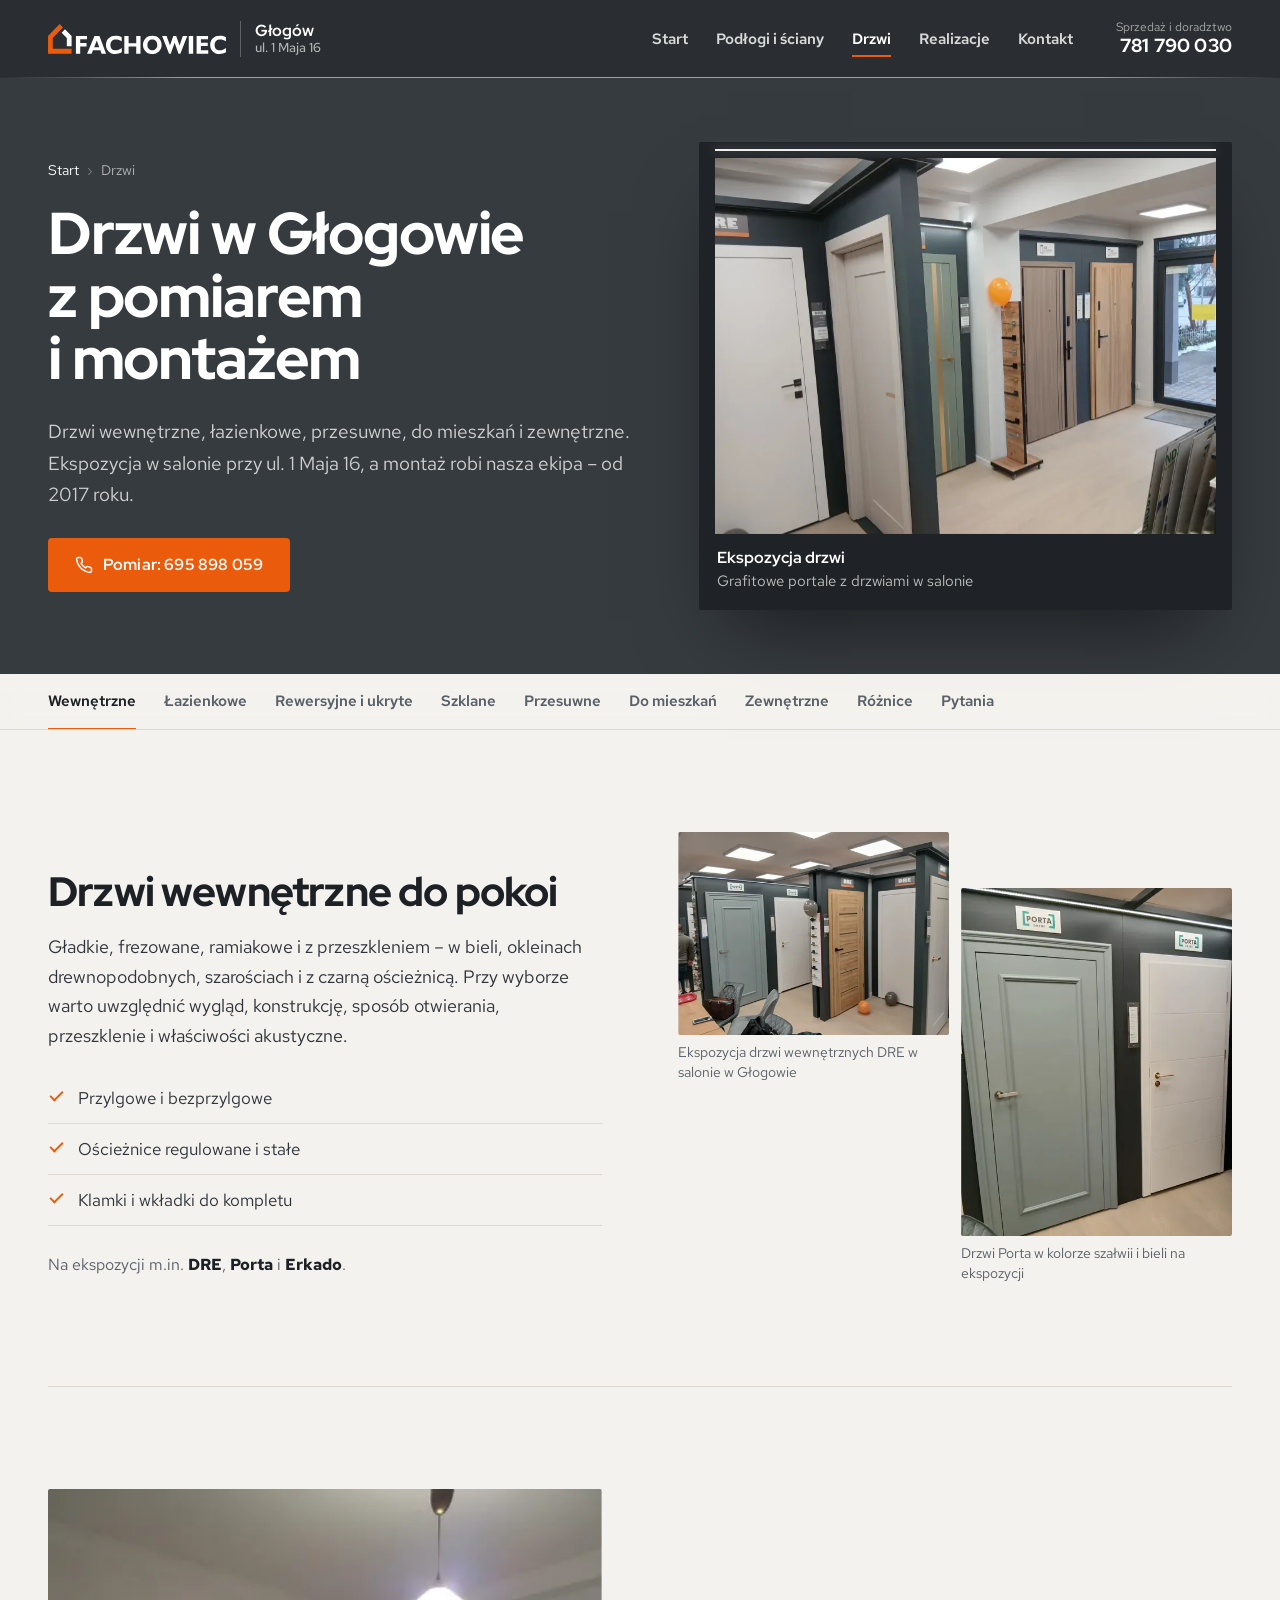
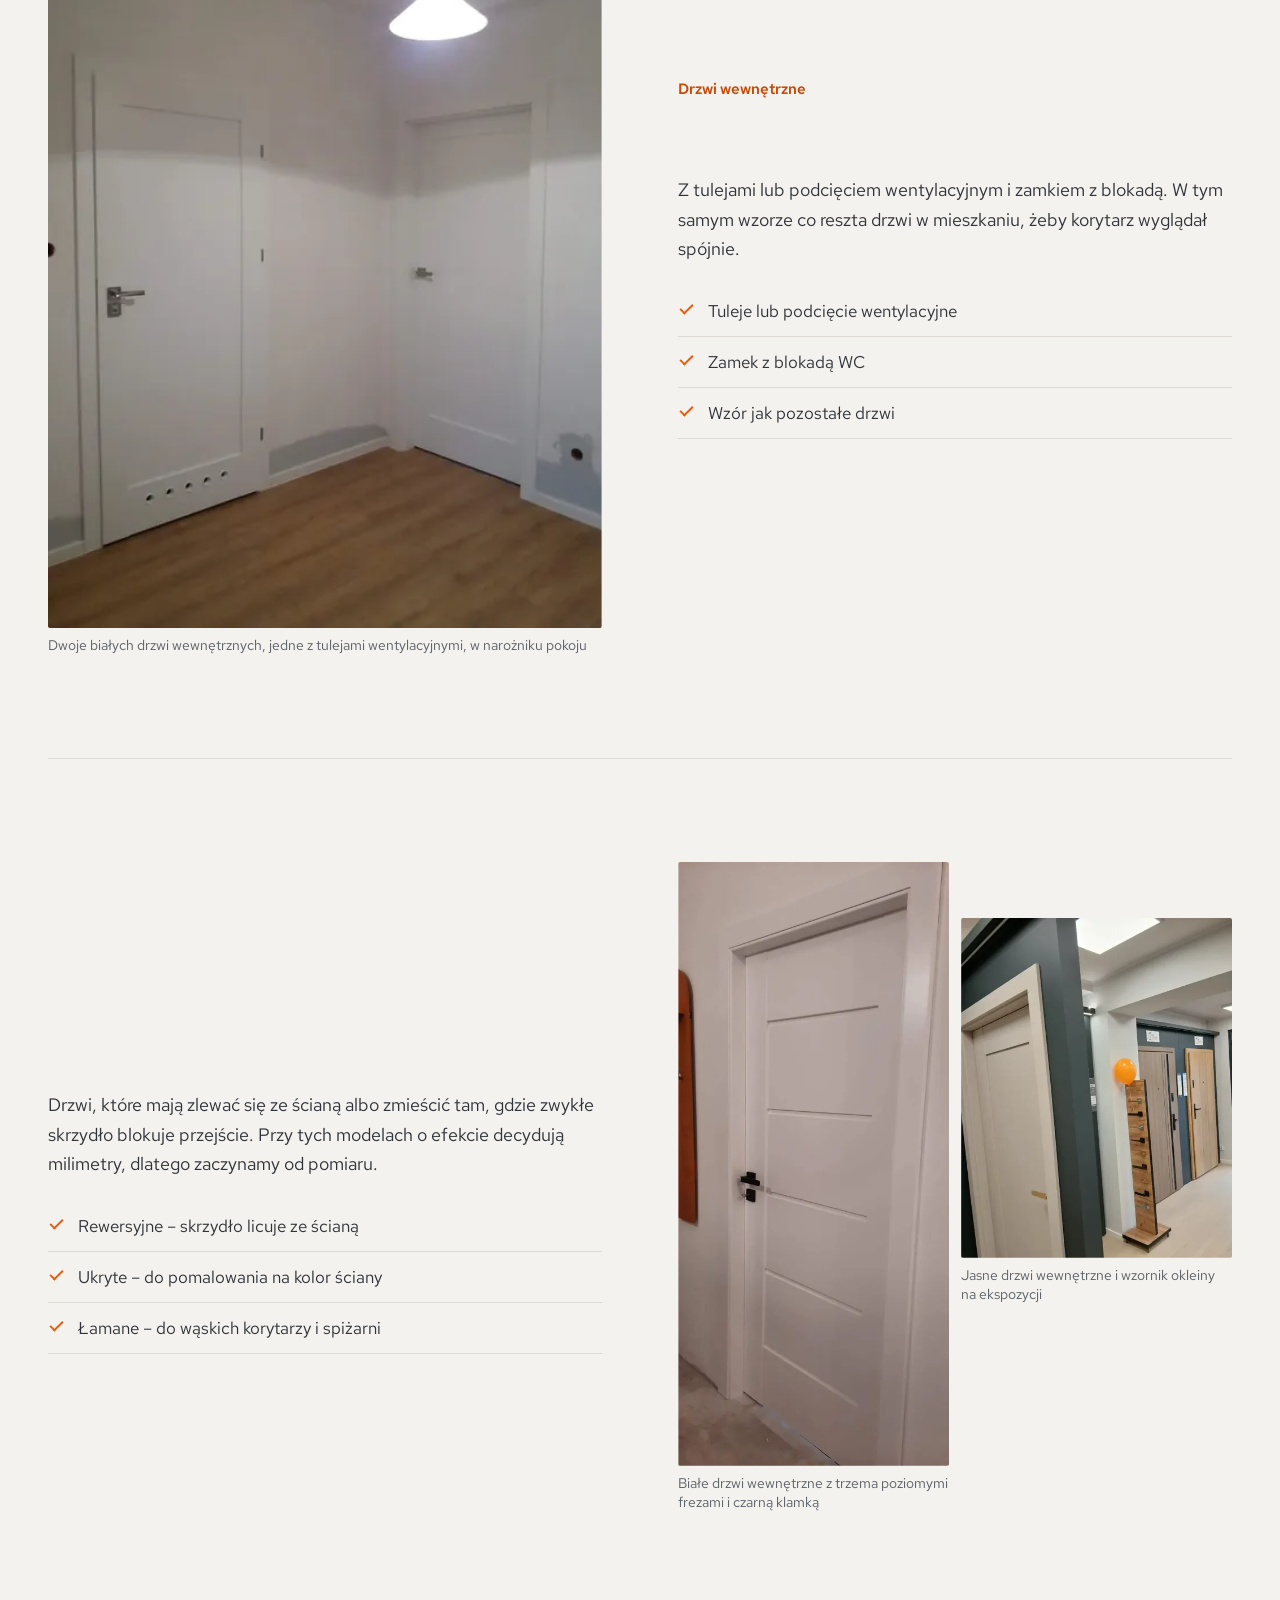
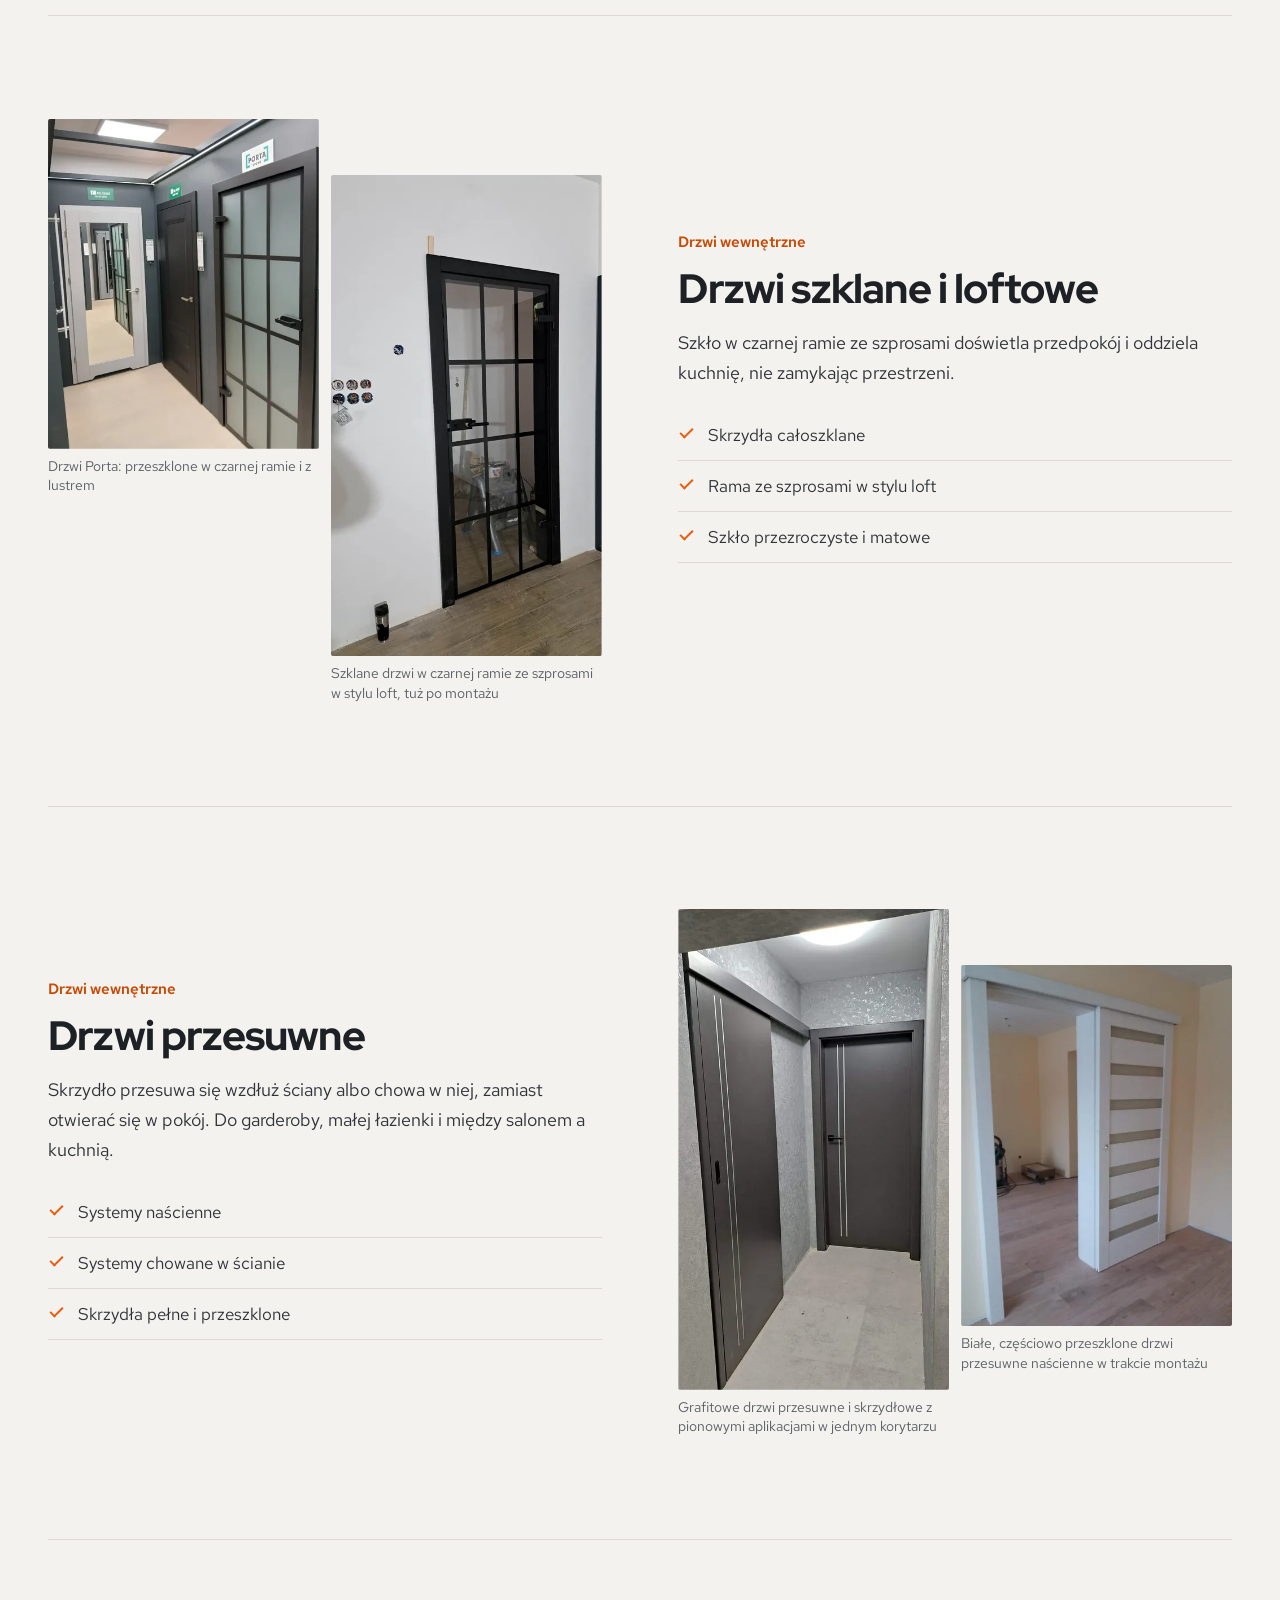
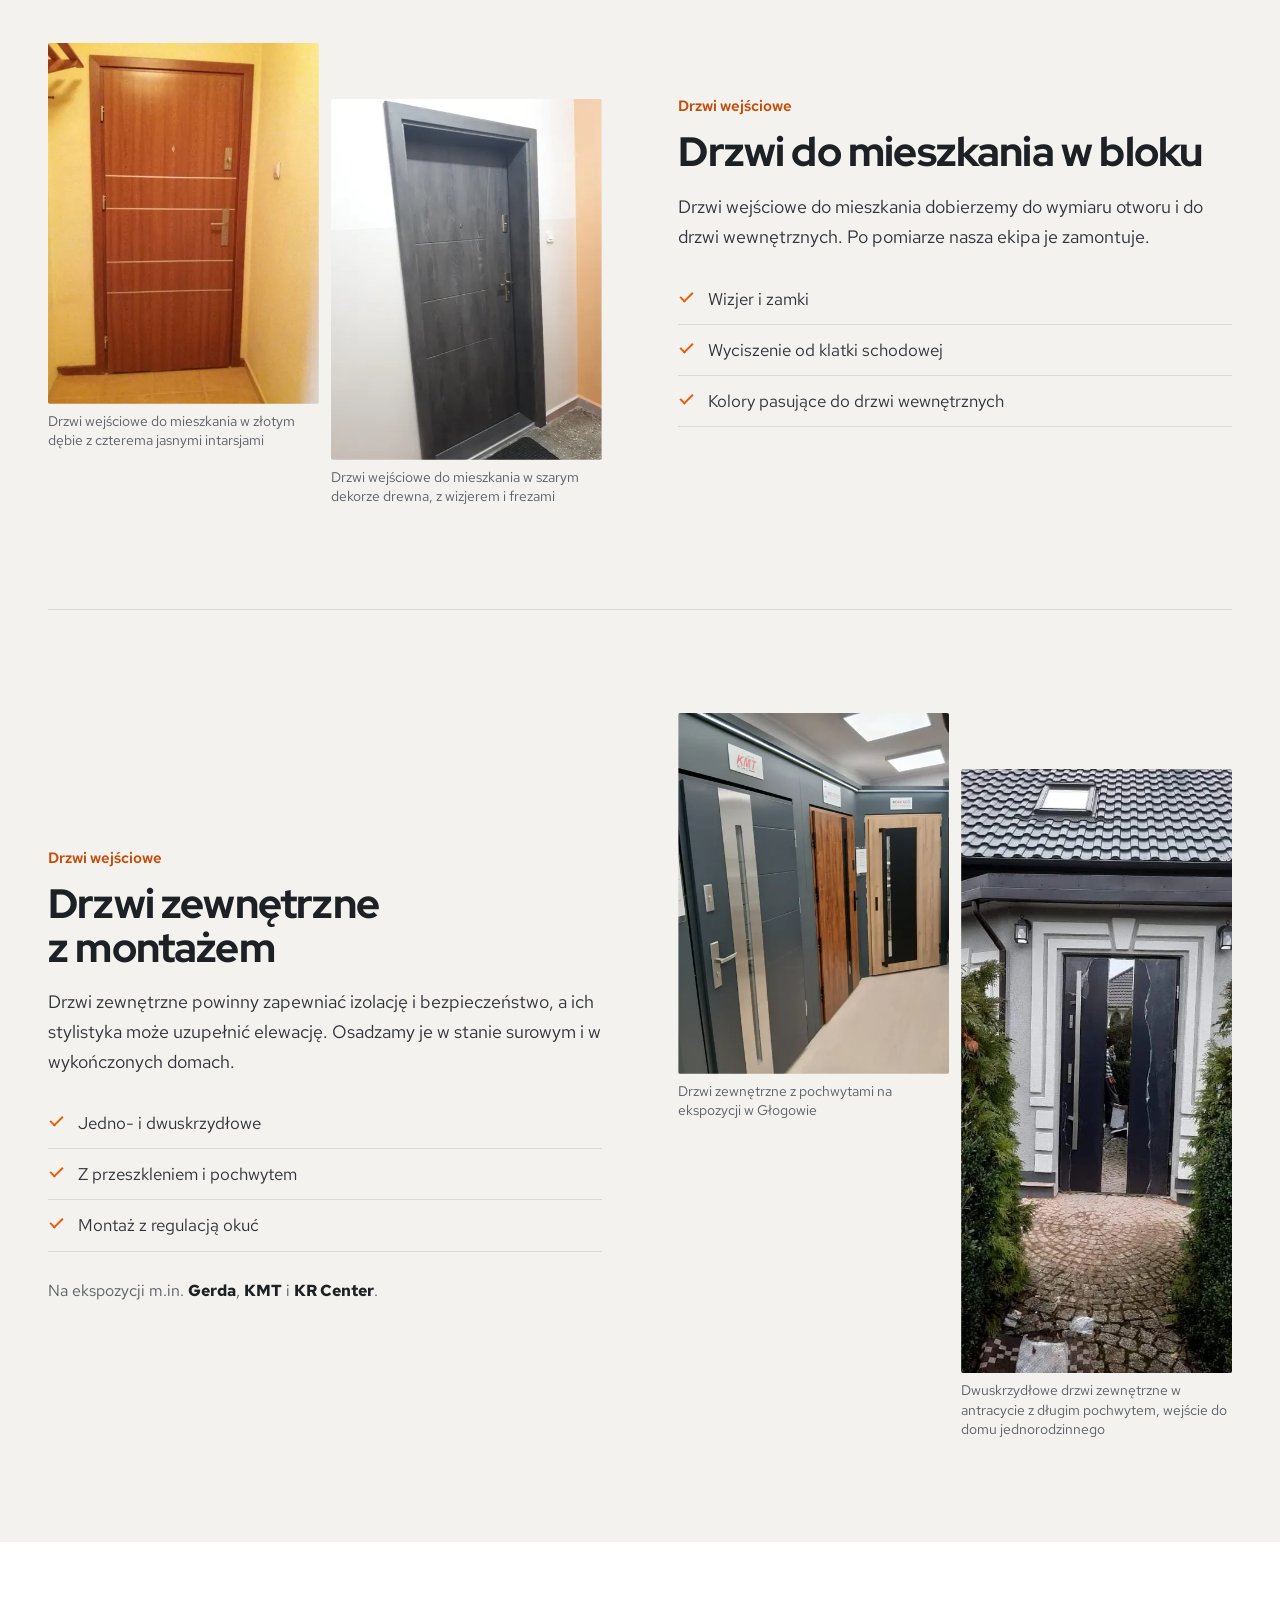
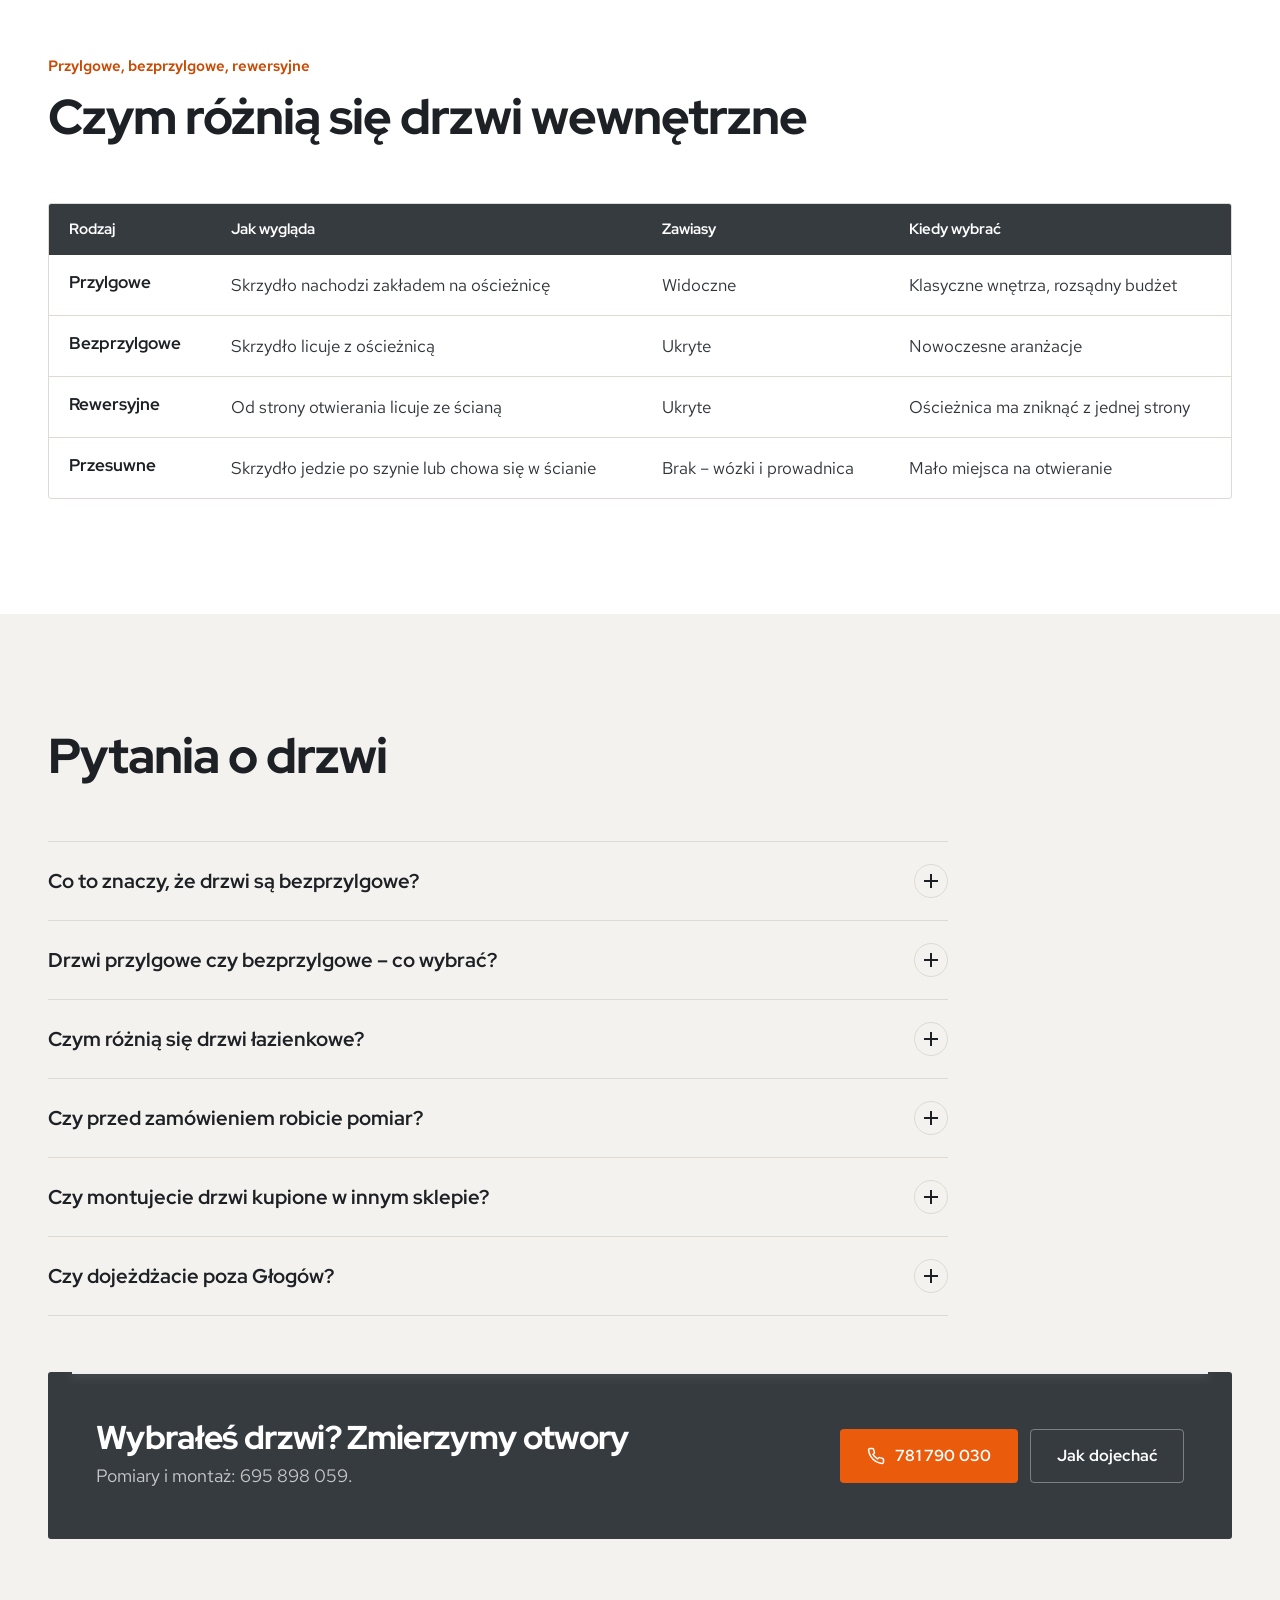
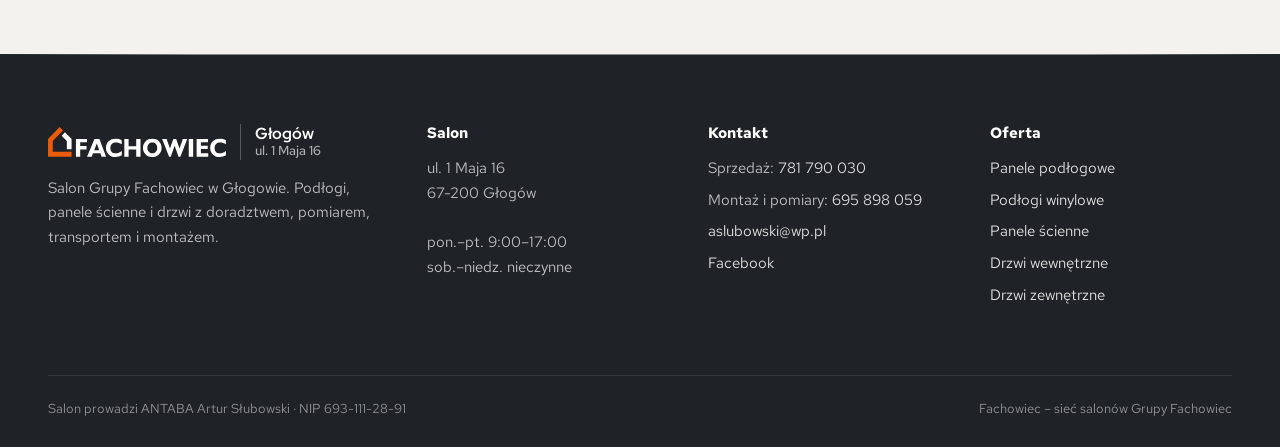
==== commit 51799dd3: "Demo v2: szata salonu Fachowiec (grafit, LED, pomarańcz), zdjęcia salonu, treść ze strony salonu, no" ====
--- a/drzwi/index.html
+++ b/drzwi/index.html
@@ -3,76 +3,69 @@
 <head>
 <meta charset="utf-8">
 <meta name="viewport" content="width=device-width, initial-scale=1">
-<title>Drzwi Głogów – wewnętrzne, zewnętrzne, przesuwne z montażem</title>
-<meta name="description" content="Drzwi wewnętrzne przylgowe i bezprzylgowe, rewersyjne, szklane, przesuwne, do mieszkań i zewnętrzne. Pomiar i montaż w Głogowie i okolicach od 2017 roku.">
+<title>Drzwi Głogów – wewnętrzne i zewnętrzne z montażem</title>
+<meta name="description" content="Drzwi wewnętrzne, łazienkowe, przesuwne, do mieszkań i zewnętrzne w Głogowie. Ekspozycja DRE, Porta, Erkado. Pomiar i montaż od 2017 roku.">
 <meta name="robots" content="index, follow, max-image-preview:large">
 <link rel="canonical" href="https://impulseo-pl.github.io/fachowiec-antaba-glogow/drzwi/">
-<meta property="og:type" content="website"><meta property="og:locale" content="pl_PL"><meta property="og:site_name" content="Fachowiec Antaba Głogów">
-<meta property="og:title" content="Drzwi Głogów – wewnętrzne, zewnętrzne, przesuwne z montażem"><meta property="og:description" content="Drzwi wewnętrzne przylgowe i bezprzylgowe, rewersyjne, szklane, przesuwne, do mieszkań i zewnętrzne. Pomiar i montaż w Głogowie i okolicach od 2017 roku."><meta property="og:url" content="https://impulseo-pl.github.io/fachowiec-antaba-glogow/drzwi/">
+<meta property="og:type" content="website"><meta property="og:locale" content="pl_PL"><meta property="og:site_name" content="Salon Fachowiec Głogów">
+<meta property="og:title" content="Drzwi Głogów – wewnętrzne i zewnętrzne z montażem"><meta property="og:description" content="Drzwi wewnętrzne, łazienkowe, przesuwne, do mieszkań i zewnętrzne w Głogowie. Ekspozycja DRE, Porta, Erkado. Pomiar i montaż od 2017 roku."><meta property="og:url" content="https://impulseo-pl.github.io/fachowiec-antaba-glogow/drzwi/">
 <meta property="og:image" content="https://impulseo-pl.github.io/fachowiec-antaba-glogow/og.jpg"><meta property="og:image:width" content="1200"><meta property="og:image:height" content="630">
 <meta name="twitter:card" content="summary_large_image">
-<meta name="geo.region" content="PL-DS"><meta name="geo.placename" content="Głogów"><meta name="geo.position" content="51.6681;16.0812">
-<meta name="theme-color" content="#111c44">
+<meta name="geo.region" content="PL-DS"><meta name="geo.placename" content="Głogów"><meta name="geo.position" content="51.6681;16.0812"><meta name="ICBM" content="51.6681, 16.0812">
+<meta name="theme-color" content="#2a2e32">
 <link rel="icon" href="../favicon.svg" type="image/svg+xml">
 <link rel="preconnect" href="https://fonts.googleapis.com"><link rel="preconnect" href="https://fonts.gstatic.com" crossorigin>
-<link href="https://fonts.googleapis.com/css2?family=Familjen+Grotesk:wght@500;600;700&family=Figtree:wght@400;500;600&display=swap" rel="stylesheet">
+<link href="https://fonts.googleapis.com/css2?family=Red+Hat+Display:wght@500;700;800&family=Red+Hat+Text:wght@400;500;600&display=swap" rel="stylesheet">
 <link rel="stylesheet" href="../assets/styles.css">
-<script>document.documentElement.classList.add("js");try{if(sessionStorage.getItem("an_intro")||matchMedia("(prefers-reduced-motion: reduce)").matches)document.documentElement.classList.remove("intro-on")}catch(e){}</script>
+<script>document.documentElement.classList.add("js")</script>
 <script>(function(){try{if(String(location.protocol).indexOf('http')!==0)return;try{if(/[?&#]team=1/.test(location.search+location.hash)){localStorage.setItem('nb_team','1');}}catch(e){}try{if(localStorage.getItem('nb_team')==='1')return;}catch(e){}if((document.referrer||'').indexOf('crm-newbeginning')>-1)return;try{if(navigator.webdriver)return;}catch(e){}try{if(/^https?:\/\/(kris20032|impulseo-pl)\.github\.io\/?$/i.test(document.referrer||''))return;}catch(e){}if(sessionStorage.getItem('_dv'))return;sessionStorage.setItem('_dv','1');var seg=(location.pathname.split('/').filter(Boolean)[0])||'';var base=location.origin+(seg?('/'+seg):'');var ua='';try{ua=(navigator.userAgent||'').slice(0,300);}catch(e){}var EP='https://zngfubfinbojfgaxdrbf.supabase.co/rest/v1/demo_views';var KEY='sb_publishable_MWwoyGlSCWnJ4awtOPF0ow_ZVS0Y8qK';function send(g){try{fetch(EP,{method:'POST',keepalive:true,headers:{'Content-Type':'application/json','apikey':KEY,'Authorization':'Bearer '+KEY,'Prefer':'return=minimal'},body:JSON.stringify({demo_url:base,page:location.pathname,referrer:(document.referrer||null),user_agent:(ua||null),ip:(g&&g.ip)||null,country:(g&&g.cc)||null,city:(g&&g.city)||null})}).catch(function(){});}catch(e){}}var done=false;function once(g){if(done)return;done=true;send(g);}try{var t=setTimeout(function(){once(null);},1500);fetch('https://ipwho.is/?fields=ip,success,country_code,city',{cache:'no-store'}).then(function(r){return r.json();}).then(function(d){clearTimeout(t);once(d&&d.success!==false?{ip:d.ip,cc:d.country_code,city:d.city}:null);}).catch(function(){clearTimeout(t);once(null);});}catch(e){once(null);}}catch(e){}})();</script>
-<script type="application/ld+json">{"@context": "https://schema.org", "@graph": [{"@type": ["HomeAndConstructionBusiness", "Store"], "@id": "https://impulseo-pl.github.io/fachowiec-antaba-glogow/#firma", "name": "Fachowiec Antaba – salon drzwi i podłóg w Głogowie", "alternateName": ["Antaba Głogów", "Salon Fachowiec Głogów", "ANTABA Artur Słubowski"], "legalName": "ANTABA Artur Słubowski", "founder": {"@type": "Person", "name": "Artur Słubowski"}, "foundingDate": "2017", "taxID": "6931112891", "url": "https://impulseo-pl.github.io/fachowiec-antaba-glogow/", "logo": "https://impulseo-pl.github.io/fachowiec-antaba-glogow/favicon.svg", "image": "https://impulseo-pl.github.io/fachowiec-antaba-glogow/og.jpg", "telephone": "+48781790030", "email": "aslubowski@wp.pl", "description": "Salon drzwi, podłóg i paneli ściennych w Głogowie. Sprzedaż z pomiarem, transportem i montażem drzwi wewnętrznych, zewnętrznych, przesuwnych i do mieszkań.", "address": {"@type": "PostalAddress", "streetAddress": "ul. 1 Maja 16", "postalCode": "67-200", "addressLocality": "Głogów", "addressRegion": "dolnośląskie", "addressCountry": "PL"}, "geo": {"@type": "GeoCoordinates", "latitude": 51.6681, "longitude": 16.0812}, "hasMap": "https://www.openstreetmap.org/?mlat=51.6681&mlon=16.0812#map=18/51.6681/16.0812", "openingHoursSpecification": [{"@type": "OpeningHoursSpecification", "dayOfWeek": ["Monday", "Tuesday", "Wednesday", "Thursday", "Friday"], "opens": "09:00", "closes": "17:00"}], "areaServed": [{"@type": "City", "name": "Głogów"}, {"@type": "City", "name": "Sława"}, {"@type": "City", "name": "Wschowa"}, {"@type": "State", "name": "dolnośląskie"}, {"@type": "State", "name": "lubuskie"}, {"@type": "State", "name": "wielkopolskie"}], "contactPoint": [{"@type": "ContactPoint", "telephone": "+48781790030", "contactType": "sales", "availableLanguage": "pl"}, {"@type": "ContactPoint", "telephone": "+48695898059", "contactType": "customer service", "description": "Montaż i pomiary", "availableLanguage": "pl"}], "sameAs": ["https://www.facebook.com/p/Antaba-100055216734311/", "https://www.oferteo.pl/antaba-artur-slubowski/firma/2932520", "https://grupafachowiec.eu/salon/glogow/"], "makesOffer": [{"@type": "Offer", "itemOffered": {"@type": "Service", "name": "Montaż drzwi wewnętrznych"}}, {"@type": "Offer", "itemOffered": {"@type": "Service", "name": "Montaż drzwi zewnętrznych"}}, {"@type": "Offer", "itemOffered": {"@type": "Service", "name": "Montaż drzwi wejściowych do mieszkań"}}, {"@type": "Offer", "itemOffered": {"@type": "Service", "name": "Montaż systemów drzwi przesuwnych"}}, {"@type": "Offer", "itemOffered": {"@type": "Service", "name": "Pomiar otworów drzwiowych"}}, {"@type": "Offer", "itemOffered": {"@type": "Service", "name": "Transport zakupionych produktów"}}, {"@type": "Offer", "itemOffered": {"@type": "Service", "name": "Montaż paneli podłogowych"}}], "paymentAccepted": "Gotówka, przelew", "currenciesAccepted": "PLN"}, {"@type": "WebSite", "@id": "https://impulseo-pl.github.io/fachowiec-antaba-glogow/#strona", "url": "https://impulseo-pl.github.io/fachowiec-antaba-glogow/", "name": "Fachowiec Antaba Głogów", "inLanguage": "pl-PL", "publisher": {"@id": "https://impulseo-pl.github.io/fachowiec-antaba-glogow/#firma"}}, {"@type": "WebPage", "@id": "https://impulseo-pl.github.io/fachowiec-antaba-glogow/drzwi/#webpage", "url": "https://impulseo-pl.github.io/fachowiec-antaba-glogow/drzwi/", "name": "Drzwi Głogów – wewnętrzne, zewnętrzne, przesuwne z montażem", "description": "Drzwi wewnętrzne przylgowe i bezprzylgowe, rewersyjne, szklane, przesuwne, do mieszkań i zewnętrzne. Pomiar i montaż w Głogowie i okolicach od 2017 roku.", "inLanguage": "pl-PL", "isPartOf": {"@id": "https://impulseo-pl.github.io/fachowiec-antaba-glogow/#strona"}, "about": {"@id": "https://impulseo-pl.github.io/fachowiec-antaba-glogow/#firma"}, "dateModified": "2026-11-09", "primaryImageOfPage": "https://impulseo-pl.github.io/fachowiec-antaba-glogow/og.jpg"}, {"@type": "BreadcrumbList", "@id": "https://impulseo-pl.github.io/fachowiec-antaba-glogow/drzwi/#okruszki", "itemListElement": [{"@type": "ListItem", "position": 1, "name": "Start", "item": "https://impulseo-pl.github.io/fachowiec-antaba-glogow/"}, {"@type": "ListItem", "position": 2, "name": "Drzwi", "item": "https://impulseo-pl.github.io/fachowiec-antaba-glogow/drzwi/"}]}, {"@type": "FAQPage", "@id": "https://impulseo-pl.github.io/fachowiec-antaba-glogow/drzwi/#faq", "mainEntity": [{"@type": "Question", "name": "Co to znaczy, że drzwi są bezprzylgowe?", "acceptedAnswer": {"@type": "Answer", "text": "Skrzydło drzwi bezprzylgowych po zamknięciu licuje z ościeżnicą – nie ma wystającego zakładu (przylgi), a zawiasy są ukryte. Drzwi wyglądają gładko i nowocześnie. Przylgowe mają zakład, który nachodzi na ościeżnicę, i widoczne zawiasy."}}, {"@type": "Question", "name": "Drzwi przylgowe czy bezprzylgowe – co wybrać?", "acceptedAnswer": {"@type": "Answer", "text": "Przylgowe są prostsze i zwykle tańsze, dobrze sprawdzają się w klasycznych wnętrzach. Bezprzylgowe dają gładką, jednolitą płaszczyznę i pasują do nowoczesnych aranżacji. W salonie zobaczysz oba rozwiązania obok siebie i porównasz je na żywo."}}, {"@type": "Question", "name": "Czym są drzwi rewersyjne?", "acceptedAnswer": {"@type": "Answer", "text": "To drzwi montowane odwrotnie niż standardowe: skrzydło otwiera się do wnętrza ościeżnicy, a od strony otwierania licuje ze ścianą. Ościeżnica jest schowana, więc z jednej strony widać tylko gładkie skrzydło."}}, {"@type": "Question", "name": "Czy przed zamówieniem robicie pomiar?", "acceptedAnswer": {"@type": "Answer", "text": "Tak. Montaż poprzedzamy pomiarem otworów u klienta. Dzięki temu zamawiamy właściwe wymiary skrzydeł i ościeżnic, a na montażu nie ma niespodzianek."}}, {"@type": "Question", "name": "Czy montujecie drzwi kupione w innym sklepie?", "acceptedAnswer": {"@type": "Answer", "text": "Pomiar, transport i montaż wykonujemy dla produktów kupionych w naszym salonie. Wtedy odpowiadamy za całość – od wyboru modelu po regulację okuć."}}, {"@type": "Question", "name": "Czy dojeżdżacie poza Głogów?", "acceptedAnswer": {"@type": "Answer", "text": "Tak. Pracujemy w województwach dolnośląskim, lubuskim i wielkopolskim, m.in. w Sławie i Wschowie. Zadzwoń, a potwierdzimy dojazd do Twojej miejscowości."}}, {"@type": "Question", "name": "Czy mogę zamówić drzwi przez telefon?", "acceptedAnswer": {"@type": "Answer", "text": "Jeśli byłeś już w salonie i masz wybrane produkty, możesz zamówić je telefonicznie lub mailowo, bez ponownej wizyty."}}]}]}</script>
+<script type="application/ld+json">{"@context": "https://schema.org", "@graph": [{"@type": ["HomeAndConstructionBusiness", "Store"], "@id": "https://impulseo-pl.github.io/fachowiec-antaba-glogow/#firma", "name": "Salon Fachowiec Głogów – podłogi, ściany, drzwi", "alternateName": ["Fachowiec Antaba", "Antaba Głogów", "ANTABA Artur Słubowski"], "legalName": "ANTABA Artur Słubowski", "founder": {"@type": "Person", "name": "Artur Słubowski"}, "foundingDate": "2017", "taxID": "6931112891", "url": "https://impulseo-pl.github.io/fachowiec-antaba-glogow/", "logo": "https://impulseo-pl.github.io/fachowiec-antaba-glogow/assets/logo-fachowiec.svg", "image": ["https://impulseo-pl.github.io/fachowiec-antaba-glogow/img/salon-fachowiec-glogow-1-maja-16-800.webp", "https://impulseo-pl.github.io/fachowiec-antaba-glogow/img/salon-glogow-wnetrze-ekspozycja-800.webp", "https://impulseo-pl.github.io/fachowiec-antaba-glogow/og.jpg"], "telephone": "+48781790030", "email": "aslubowski@wp.pl", "priceRange": "$$", "description": "Salon Grupy Fachowiec w Głogowie: panele podłogowe laminowane, winylowe i drewniane, panele ścienne, deski tarasowe, drzwi wewnętrzne i zewnętrzne. Doradztwo, próbki, pomiar, transport i montaż.", "brand": [{"@type": "Brand", "name": "DRE"}, {"@type": "Brand", "name": "Porta"}, {"@type": "Brand", "name": "Erkado"}, {"@type": "Brand", "name": "Gerda"}, {"@type": "Brand", "name": "KMT"}, {"@type": "Brand", "name": "KR Center"}, {"@type": "Brand", "name": "Swiss Krono"}, {"@type": "Brand", "name": "Gerflor"}], "parentOrganization": {"@type": "Organization", "name": "Grupa Fachowiec", "url": "https://grupafachowiec.eu/"}, "address": {"@type": "PostalAddress", "streetAddress": "ul. 1 Maja 16", "postalCode": "67-200", "addressLocality": "Głogów", "addressRegion": "dolnośląskie", "addressCountry": "PL"}, "geo": {"@type": "GeoCoordinates", "latitude": 51.6681, "longitude": 16.0812}, "hasMap": "https://www.openstreetmap.org/?mlat=51.6681&mlon=16.0812#map=18/51.6681/16.0812", "openingHoursSpecification": [{"@type": "OpeningHoursSpecification", "dayOfWeek": ["Monday", "Tuesday", "Wednesday", "Thursday", "Friday"], "opens": "09:00", "closes": "17:00"}], "areaServed": [{"@type": "City", "name": "Głogów"}, {"@type": "City", "name": "Sława"}, {"@type": "City", "name": "Wschowa"}, {"@type": "State", "name": "dolnośląskie"}, {"@type": "State", "name": "lubuskie"}, {"@type": "State", "name": "wielkopolskie"}], "contactPoint": [{"@type": "ContactPoint", "telephone": "+48781790030", "contactType": "sales", "availableLanguage": "pl"}, {"@type": "ContactPoint", "telephone": "+48695898059", "contactType": "customer service", "description": "Montaż i pomiary", "availableLanguage": "pl"}], "sameAs": ["https://grupafachowiec.eu/salon/glogow/", "https://www.facebook.com/p/Antaba-100055216734311/", "https://www.oferteo.pl/antaba-artur-slubowski/firma/2932520"], "hasOfferCatalog": {"@type": "OfferCatalog", "name": "Oferta salonu", "itemListElement": [{"@type": "OfferCatalog", "name": "Podłogi", "itemListElement": [{"@type": "Offer", "itemOffered": {"@type": "Product", "name": "Panele podłogowe laminowane"}}, {"@type": "Offer", "itemOffered": {"@type": "Product", "name": "Podłogi winylowe LVT"}}, {"@type": "Offer", "itemOffered": {"@type": "Product", "name": "Podłogi drewniane"}}]}, {"@type": "OfferCatalog", "name": "Drzwi", "itemListElement": [{"@type": "Offer", "itemOffered": {"@type": "Product", "name": "Drzwi wewnętrzne"}}, {"@type": "Offer", "itemOffered": {"@type": "Product", "name": "Drzwi łazienkowe"}}, {"@type": "Offer", "itemOffered": {"@type": "Product", "name": "Drzwi zewnętrzne"}}, {"@type": "Offer", "itemOffered": {"@type": "Product", "name": "Drzwi przesuwne"}}]}, {"@type": "OfferCatalog", "name": "Ściany", "itemListElement": [{"@type": "Offer", "itemOffered": {"@type": "Product", "name": "Panele ścienne"}}]}, {"@type": "OfferCatalog", "name": "Deski tarasowe", "itemListElement": [{"@type": "Offer", "itemOffered": {"@type": "Product", "name": "Deski tarasowe"}}]}, {"@type": "OfferCatalog", "name": "Akcesoria", "itemListElement": [{"@type": "Offer", "itemOffered": {"@type": "Product", "name": "Listwy przypodłogowe"}}, {"@type": "Offer", "itemOffered": {"@type": "Product", "name": "Podkłady"}}, {"@type": "Offer", "itemOffered": {"@type": "Product", "name": "Klamki"}}]}]}, "makesOffer": [{"@type": "Offer", "itemOffered": {"@type": "Service", "name": "Pomiar"}}, {"@type": "Offer", "itemOffered": {"@type": "Service", "name": "Transport"}}, {"@type": "Offer", "itemOffered": {"@type": "Service", "name": "Montaż podłóg"}}, {"@type": "Offer", "itemOffered": {"@type": "Service", "name": "Montaż drzwi"}}, {"@type": "Offer", "itemOffered": {"@type": "Service", "name": "Doradztwo"}}, {"@type": "Offer", "itemOffered": {"@type": "Service", "name": "Próbki materiałów"}}]}, {"@type": "WebSite", "@id": "https://impulseo-pl.github.io/fachowiec-antaba-glogow/#strona", "url": "https://impulseo-pl.github.io/fachowiec-antaba-glogow/", "name": "Salon Fachowiec Głogów", "inLanguage": "pl-PL", "publisher": {"@id": "https://impulseo-pl.github.io/fachowiec-antaba-glogow/#firma"}}, {"@type": "WebPage", "@id": "https://impulseo-pl.github.io/fachowiec-antaba-glogow/drzwi/#webpage", "url": "https://impulseo-pl.github.io/fachowiec-antaba-glogow/drzwi/", "name": "Drzwi Głogów – wewnętrzne i zewnętrzne z montażem", "description": "Drzwi wewnętrzne, łazienkowe, przesuwne, do mieszkań i zewnętrzne w Głogowie. Ekspozycja DRE, Porta, Erkado. Pomiar i montaż od 2017 roku.", "inLanguage": "pl-PL", "isPartOf": {"@id": "https://impulseo-pl.github.io/fachowiec-antaba-glogow/#strona"}, "about": {"@id": "https://impulseo-pl.github.io/fachowiec-antaba-glogow/#firma"}, "dateModified": "2026-11-09"}, {"@type": "BreadcrumbList", "itemListElement": [{"@type": "ListItem", "position": 1, "name": "Start", "item": "https://impulseo-pl.github.io/fachowiec-antaba-glogow/"}, {"@type": "ListItem", "position": 2, "name": "Drzwi", "item": "https://impulseo-pl.github.io/fachowiec-antaba-glogow/drzwi/"}]}, {"@type": "FAQPage", "@id": "https://impulseo-pl.github.io/fachowiec-antaba-glogow/drzwi/#faq", "mainEntity": [{"@type": "Question", "name": "Co to znaczy, że drzwi są bezprzylgowe?", "acceptedAnswer": {"@type": "Answer", "text": "Skrzydło drzwi bezprzylgowych po zamknięciu licuje z ościeżnicą – nie ma wystającego zakładu (przylgi), a zawiasy są ukryte. Przylgowe mają zakład nachodzący na ościeżnicę i widoczne zawiasy."}}, {"@type": "Question", "name": "Drzwi przylgowe czy bezprzylgowe – co wybrać?", "acceptedAnswer": {"@type": "Answer", "text": "Przylgowe są prostsze i zwykle tańsze, dobrze sprawdzają się w klasycznych wnętrzach. Bezprzylgowe dają gładką płaszczyznę i pasują do nowoczesnych aranżacji. W salonie zobaczysz oba rozwiązania obok siebie."}}, {"@type": "Question", "name": "Czym różnią się drzwi łazienkowe?", "acceptedAnswer": {"@type": "Answer", "text": "Drzwi do łazienki mają otwory wentylacyjne – tuleje lub podcięcie – i zwykle zamek z blokadą WC. Dobierzemy je w tym samym wzorze co pozostałe drzwi w mieszkaniu."}}, {"@type": "Question", "name": "Czy przed zamówieniem robicie pomiar?", "acceptedAnswer": {"@type": "Answer", "text": "Tak. Montaż poprzedzamy pomiarem otworów u klienta, dzięki czemu zamawiamy właściwe wymiary skrzydeł i ościeżnic."}}, {"@type": "Question", "name": "Czy montujecie drzwi kupione w innym sklepie?", "acceptedAnswer": {"@type": "Answer", "text": "Pomiar, transport i montaż wykonujemy dla produktów kupionych w naszym salonie. Wtedy odpowiadamy za całość – od wyboru modelu po regulację."}}, {"@type": "Question", "name": "Czy dojeżdżacie poza Głogów?", "acceptedAnswer": {"@type": "Answer", "text": "Tak. Pracujemy w województwach dolnośląskim, lubuskim i wielkopolskim, m.in. w Sławie i Wschowie. Zadzwoń, a potwierdzimy dojazd."}}]}]}</script>
 </head>
 <body>
 <a class="skip" href="#tresc">Przejdź do treści</a>
-<div class="kurtyna" aria-hidden="true"></div>
 <header class="top">
  <div class="wrap">
-  <a class="logo" href="../" aria-label="Fachowiec Antaba – strona główna"><svg viewBox="0 0 48 48" aria-hidden="true"><circle cx="24" cy="24" r="22.5" fill="none" stroke="currentColor" stroke-width="1.6"/><path d="M15.5 37V11.5h17V37" fill="none" stroke="currentColor" stroke-width="1.8" stroke-linejoin="round"/><path d="M16.3 12.3l10.4 3v23.2l-10.4-1.5z" fill="currentColor"/><circle cx="24.6" cy="26" r=".9" fill="#111c44"/></svg><span><b>ANTABA</b><small>Salon Fachowiec · Głogów</small></span></a>
-  <nav class="nav" aria-label="Menu główne"><a href="../">Start</a><a href="../drzwi/" aria-current=page>Drzwi</a><a href="../podlogi-i-sciany/">Podłogi i ściany</a><a href="../realizacje/">Realizacje</a><a href="../kontakt/">Kontakt</a></nav>
-  <a class="tel" href="tel:+48781790030"><svg viewBox="0 0 24 24" fill="none" stroke="currentColor" stroke-width="2" aria-hidden="true"><path d="M22 16.9v3a2 2 0 0 1-2.2 2 19.8 19.8 0 0 1-8.6-3.1 19.5 19.5 0 0 1-6-6A19.8 19.8 0 0 1 2.1 4.2 2 2 0 0 1 4.1 2h3a2 2 0 0 1 2 1.7c.1 1 .4 1.9.7 2.8a2 2 0 0 1-.5 2.1L8 9.9a16 16 0 0 0 6 6l1.3-1.3a2 2 0 0 1 2.1-.4c.9.3 1.8.6 2.8.7a2 2 0 0 1 1.7 2z"/></svg>781 790 030</a>
-  <button class="burger" aria-label="Menu" aria-expanded="false" aria-controls="mmenu"><span></span><span></span><span></span></button>
+  <a class="brand" href="../" aria-label="Salon Fachowiec Głogów – strona główna"><img src="../assets/logo-fachowiec.svg" width="178" height="29" alt="Fachowiec"><span><b>Głogów</b>ul. 1 Maja 16</span></a>
+  <nav class="nav" aria-label="Menu główne"><a href="../">Start</a><a href="../podlogi-i-sciany/">Podłogi i ściany</a><a href="../drzwi/" aria-current=page>Drzwi</a><a href="../realizacje/">Realizacje</a><a href="../kontakt/">Kontakt</a></nav>
+  <a class="tel" href="tel:+48781790030"><small>Sprzedaż i doradztwo</small><b>781 790 030</b></a>
+  <button class="burger" aria-label="Menu" aria-expanded="false" aria-controls="mnav"><i></i><i></i><i></i></button>
  </div>
 </header>
-<nav class="mmenu" id="mmenu" aria-label="Menu mobilne"><a href="../">Start</a><a href="../drzwi/">Drzwi</a><a href="../podlogi-i-sciany/">Podłogi i ściany</a><a href="../realizacje/">Realizacje</a><a href="../kontakt/">Kontakt</a><div class="mm-kontakt">Sprzedaż i doradztwo<a href="tel:+48781790030">781 790 030</a></div></nav>
+<nav class="mnav" id="mnav" aria-label="Menu mobilne"><a href="../">Start</a><a href="../podlogi-i-sciany/">Podłogi i ściany</a><a href="../drzwi/">Drzwi</a><a href="../realizacje/">Realizacje</a><a href="../kontakt/">Kontakt</a><div class="mt">Sprzedaż i doradztwo<a href="tel:+48781790030">781 790 030</a></div></nav>
 <main id="tresc">
 
-<section class="phero ciemna" aria-labelledby="h1">
- <div class="wrap">
-  <div><nav class="okruszki fade" aria-label="Okruszki"><ol><li><a href="../">Start</a></li><li aria-current="page">Drzwi</li></ol></nav><h1 id="h1"><span class="ln"><span class="ln-i">Drzwi w Głogowie</span></span><span class="ln"><span class="ln-i">z pomiarem i montażem</span></span></h1></div>
-  <div class="side fade"><p class="lead">Wewnętrzne, zewnętrzne, przesuwne i do mieszkań. Sprzedajemy, mierzymy, przywozimy i montujemy – od 2017 roku.</p><a class="btn btn-red" href="../kontakt/">Umów pomiar</a></div>
- </div>
-</section>
-<div class="sek" style="padding-top:clamp(30px,4vw,60px)"><div class="wrap"><section class="rzad" id="wewnetrzne" aria-labelledby="wewnetrzne-h"><div><h2 id="wewnetrzne-h" class="ln-wrap"><span class="ln"><span class="ln-i">Drzwi wewnętrzne</span></span><span class="ln"><span class="ln-i">w Głogowie</span></span></h2><div data-r><p>Do pokoi, łazienki i kuchni: gładkie, frezowane, ramiakowe i z przeszkleniem. W bieli, okleinach drewnopodobnych, w szarościach i z czarną ościeżnicą.</p></div><ul class="pkt" data-r="2"><li>Przylgowe i bezprzylgowe</li><li>Ościeżnice regulowane i stałe</li><li>Tuleje lub podcięcie wentylacyjne do łazienki</li><li>Klamki, zamki i wkładki do kompletu</li></ul></div><div class="fots"><figure class="odslon"><img src="../img/drzwi-wewnetrzne-dab-czarna-oscieznica-900.webp" srcset="../img/drzwi-wewnetrzne-dab-czarna-oscieznica-480.webp 480w, ../img/drzwi-wewnetrzne-dab-czarna-oscieznica-900.webp 900w, ../img/drzwi-wewnetrzne-dab-czarna-oscieznica-1153.webp 1153w" sizes="(max-width: 820px) 50vw, 24vw" width="900" height="1599" alt="Drzwi wewnętrzne w jasnym dębie z czarną ościeżnicą i czarną klamką" loading="lazy" decoding="async"><figcaption>Drzwi wewnętrzne w jasnym dębie z czarną ościeżnicą i czarną klamką</figcaption></figure><figure class="odslon"><img src="../img/drzwi-wewnetrzne-biale-frezowane-komplet-432.webp" srcset="../img/drzwi-wewnetrzne-biale-frezowane-komplet-432.webp 432w" sizes="(max-width: 820px) 50vw, 24vw" width="432" height="960" alt="Dwoje białych drzwi z poziomymi frezami i czarnymi klamkami w jasnym przedpokoju" loading="lazy" decoding="async"><figcaption>Dwoje białych drzwi z poziomymi frezami i czarnymi klamkami w jasnym przedpokoju</figcaption></figure></div></section><section class="rzad odwr" id="rewersyjne" aria-labelledby="rewersyjne-h"><div><h2 id="rewersyjne-h" class="ln-wrap"><span class="ln"><span class="ln-i">Rewersyjne, ukryte</span></span><span class="ln"><span class="ln-i">i łamane</span></span></h2><div data-r><p>Drzwi, które mają zlewać się ze ścianą albo zmieścić tam, gdzie zwykłe skrzydło blokuje przejście. Przy tych modelach o efekcie decydują milimetry, dlatego zawsze zaczynamy od pomiaru.</p></div><ul class="pkt" data-r="2"><li>Rewersyjne – skrzydło licuje ze ścianą</li><li>Ukryte – do pomalowania na kolor ściany</li><li>Łamane – do wąskich korytarzy i spiżarni</li></ul></div><div class="fots"><figure class="odslon"><img src="../img/drzwi-wewnetrzne-biale-trzy-frezy-896.webp" srcset="../img/drzwi-wewnetrzne-biale-trzy-frezy-480.webp 480w, ../img/drzwi-wewnetrzne-biale-trzy-frezy-896.webp 896w" sizes="(max-width: 820px) 50vw, 24vw" width="896" height="2000" alt="Białe drzwi wewnętrzne z trzema poziomymi frezami i czarną klamką" loading="lazy" decoding="async"><figcaption>Białe drzwi wewnętrzne z trzema poziomymi frezami i czarną klamką</figcaption></figure><figure class="odslon"><img src="../img/drzwi-wewnetrzne-biale-z-niebieskim-paskiem-432.webp" srcset="../img/drzwi-wewnetrzne-biale-z-niebieskim-paskiem-432.webp 432w" sizes="(max-width: 820px) 50vw, 24vw" width="432" height="960" alt="Białe drzwi wewnętrzne z pionowym niebieskim przeszkleniem i czarną klamką" loading="lazy" decoding="async"><figcaption>Białe drzwi wewnętrzne z pionowym niebieskim przeszkleniem i czarną klamką</figcaption></figure></div></section><section class="rzad" id="szklane" aria-labelledby="szklane-h"><div><h2 id="szklane-h" class="ln-wrap"><span class="ln"><span class="ln-i">Drzwi szklane</span></span><span class="ln"><span class="ln-i">i loftowe</span></span></h2><div data-r><p>Szkło w czarnej ramie ze szprosami doświetla przedpokój i oddziela kuchnię, nie zamykając przestrzeni. Pasuje do jasnego dębu, betonu i białych ścian.</p></div><ul class="pkt" data-r="2"><li>Skrzydła całoszklane</li><li>Rama ze szprosami w stylu loft</li><li>Szkło przezroczyste i matowe</li></ul></div><div class="fots"><figure class="odslon"><img src="../img/drzwi-szklane-loft-czarna-rama-900.webp" srcset="../img/drzwi-szklane-loft-czarna-rama-480.webp 480w, ../img/drzwi-szklane-loft-czarna-rama-900.webp 900w, ../img/drzwi-szklane-loft-czarna-rama-1153.webp 1153w" sizes="(max-width: 820px) 50vw, 24vw" width="900" height="1599" alt="Szklane drzwi w czarnej ramie ze szprosami w stylu loft, tuż po montażu" loading="lazy" decoding="async"><figcaption>Szklane drzwi w czarnej ramie ze szprosami w stylu loft, tuż po montażu</figcaption></figure><figure class="odslon"><img src="../img/drzwi-dwuskrzydlowe-dab-czarna-rama-szprosy-900.webp" srcset="../img/drzwi-dwuskrzydlowe-dab-czarna-rama-szprosy-480.webp 480w, ../img/drzwi-dwuskrzydlowe-dab-czarna-rama-szprosy-900.webp 900w, ../img/drzwi-dwuskrzydlowe-dab-czarna-rama-szprosy-918.webp 918w" sizes="(max-width: 820px) 50vw, 24vw" width="900" height="2008" alt="Dwuskrzydłowe drzwi w dębowej okleinie z czarną ramą i przeszkleniem ze szprosami" loading="lazy" decoding="async"><figcaption>Dwuskrzydłowe drzwi w dębowej okleinie z czarną ramą i przeszkleniem ze szprosami</figcaption></figure></div></section><section class="rzad odwr" id="przesuwne" aria-labelledby="przesuwne-h"><div><h2 id="przesuwne-h" class="ln-wrap"><span class="ln"><span class="ln-i">Drzwi przesuwne</span></span><span class="ln"><span class="ln-i">i systemy przesuwne</span></span></h2><div data-r><p>Skrzydło przesuwa się wzdłuż ściany albo chowa w niej, zamiast otwierać się w pokój. Rozwiązanie do garderoby, małej łazienki i między salonem a kuchnią.</p></div><ul class="pkt" data-r="2"><li>Systemy naścienne z widoczną szyną</li><li>Kasety chowane w ścianie</li><li>Skrzydła pełne i przeszklone</li></ul></div><div class="fots"><figure class="odslon"><img src="../img/drzwi-przesuwne-grafit-i-skrzydlowe-900.webp" srcset="../img/drzwi-przesuwne-grafit-i-skrzydlowe-480.webp 480w, ../img/drzwi-przesuwne-grafit-i-skrzydlowe-900.webp 900w, ../img/drzwi-przesuwne-grafit-i-skrzydlowe-977.webp 977w" sizes="(max-width: 820px) 50vw, 24vw" width="900" height="1597" alt="Grafitowe drzwi przesuwne i skrzydłowe z pionowymi aplikacjami w jednym korytarzu" loading="lazy" decoding="async"><figcaption>Grafitowe drzwi przesuwne i skrzydłowe z pionowymi aplikacjami w jednym korytarzu</figcaption></figure><figure class="odslon"><img src="../img/drzwi-przesuwne-biale-przeszklone-768.webp" srcset="../img/drzwi-przesuwne-biale-przeszklone-480.webp 480w, ../img/drzwi-przesuwne-biale-przeszklone-768.webp 768w" sizes="(max-width: 820px) 50vw, 24vw" width="768" height="1024" alt="Białe, częściowo przeszklone drzwi przesuwne naścienne w trakcie montażu" loading="lazy" decoding="async"><figcaption>Białe, częściowo przeszklone drzwi przesuwne naścienne w trakcie montażu</figcaption></figure></div></section><section class="rzad" id="mieszkania" aria-labelledby="mieszkania-h"><div><h2 id="mieszkania-h" class="ln-wrap"><span class="ln"><span class="ln-i">Drzwi do mieszkania</span></span><span class="ln"><span class="ln-i">w bloku z montażem</span></span></h2><div data-r><p>Wymiana drzwi wejściowych w bloku to zwykle wymiana całego kompletu z ościeżnicą. Pomożemy dobrać model z odpowiednią izolacją akustyczną i klasą zabezpieczeń, a nasza ekipa go zamontuje.</p></div><ul class="pkt" data-r="2"><li>Wizjer, zamki i wkładki o podwyższonej klasie</li><li>Wyciszenie od klatki schodowej</li><li>Kolory pasujące do drzwi wewnętrznych</li></ul></div><div class="fots"><figure class="odslon"><img src="../img/drzwi-do-mieszkania-zloty-dab-intarsje-768.webp" srcset="../img/drzwi-do-mieszkania-zloty-dab-intarsje-480.webp 480w, ../img/drzwi-do-mieszkania-zloty-dab-intarsje-768.webp 768w" sizes="(max-width: 820px) 50vw, 24vw" width="768" height="1024" alt="Drzwi wejściowe do mieszkania w złotym dębie z czterema jasnymi intarsjami" loading="lazy" decoding="async"><figcaption>Drzwi wejściowe do mieszkania w złotym dębie z czterema jasnymi intarsjami</figcaption></figure><figure class="odslon"><img src="../img/drzwi-do-mieszkania-szary-dab-wizjer-900.webp" srcset="../img/drzwi-do-mieszkania-szary-dab-wizjer-480.webp 480w, ../img/drzwi-do-mieszkania-szary-dab-wizjer-900.webp 900w, ../img/drzwi-do-mieszkania-szary-dab-wizjer-1080.webp 1080w" sizes="(max-width: 820px) 50vw, 24vw" width="900" height="1200" alt="Drzwi wejściowe do mieszkania w szarym dekorze drewna, z wizjerem i frezami" loading="lazy" decoding="async"><figcaption>Drzwi wejściowe do mieszkania w szarym dekorze drewna, z wizjerem i frezami</figcaption></figure></div></section><section class="rzad odwr" id="zewnetrzne" aria-labelledby="zewnetrzne-h"><div><h2 id="zewnetrzne-h" class="ln-wrap"><span class="ln"><span class="ln-i">Drzwi zewnętrzne</span></span><span class="ln"><span class="ln-i">z montażem</span></span></h2><div data-r><p>Do nowego domu i do wymiany starych. Jedno- i dwuskrzydłowe, z przeszkleniem, długim pochwytem albo klasyczne. Osadzamy je w stanie surowym albo w wykończonej elewacji.</p></div><ul class="pkt" data-r="2"><li>Drzwi ocieplane do domów jednorodzinnych</li><li>Modele dwuskrzydłowe i z doświetlem</li><li>Montaż z pianką, taśmami i regulacją okuć</li></ul></div><div class="fots"><figure class="odslon"><img src="../img/drzwi-zewnetrzne-dwuskrzydlowe-antracyt-448.webp" srcset="../img/drzwi-zewnetrzne-dwuskrzydlowe-antracyt-448.webp 448w" sizes="(max-width: 820px) 50vw, 24vw" width="448" height="1000" alt="Dwuskrzydłowe drzwi zewnętrzne w antracycie z długim pochwytem, wejście do domu jednorodzinnego" loading="lazy" decoding="async"><figcaption>Dwuskrzydłowe drzwi zewnętrzne w antracycie z długim pochwytem, wejście do domu jednorodzinnego</figcaption></figure><figure class="odslon"><img src="../img/drzwi-zewnetrzne-czarne-cztery-szyby-900.webp" srcset="../img/drzwi-zewnetrzne-czarne-cztery-szyby-480.webp 480w, ../img/drzwi-zewnetrzne-czarne-cztery-szyby-900.webp 900w, ../img/drzwi-zewnetrzne-czarne-cztery-szyby-1400.webp 1400w" sizes="(max-width: 820px) 50vw, 24vw" width="900" height="1200" alt="Czarne drzwi zewnętrzne z czterema poziomymi szybami w trakcie montażu, Głogów" loading="lazy" decoding="async"><figcaption>Czarne drzwi zewnętrzne z czterema poziomymi szybami w trakcie montażu, Głogów</figcaption></figure></div></section></div></div>
-<section class="sek sek-b" aria-labelledby="por-h"><div class="wrap">
- <div class="glowa"><h2 id="por-h" class="ln-wrap"><span class="ln"><span class="ln-i">Przylgowe, bezprzylgowe,</span></span><span class="ln"><span class="ln-i">rewersyjne – różnice</span></span></h2><p class="lead" data-r>Najczęstsze pytanie w salonie. Tak wyglądają różnice w skrócie.</p></div>
- <div class="tab-wrap" data-r><table class="por"><caption class="sr" style="position:absolute;left:-9999px">Porównanie rodzajów drzwi wewnętrznych</caption>
+<section class="ph" aria-labelledby="h1"><div class="wrap">
+ <div><nav class="okr" aria-label="Okruszki"><ol><li><a href="../">Start</a></li><li aria-current="page">Drzwi</li></ol></nav><h1 id="h1">Drzwi w Głogowie z pomiarem i montażem</h1><p class="lead">Drzwi wewnętrzne, łazienkowe, przesuwne, do mieszkań i zewnętrzne. Ekspozycja w salonie przy ul. 1 Maja 16, a montaż robi nasza ekipa – od 2017 roku.</p><a class="btn btn-or" href="tel:+48695898059"><svg viewBox="0 0 24 24" fill="none" stroke="currentColor" stroke-width="2" aria-hidden="true"><path d="M22 16.9v3a2 2 0 0 1-2.2 2 19.8 19.8 0 0 1-8.6-3.1 19.5 19.5 0 0 1-6-6A19.8 19.8 0 0 1 2.1 4.2 2 2 0 0 1 4.1 2h3a2 2 0 0 1 2 1.7c.1 1 .4 1.9.7 2.8a2 2 0 0 1-.5 2.1L8 9.9a16 16 0 0 0 6 6l1.3-1.3a2 2 0 0 1 2.1-.4c.9.3 1.8.6 2.8.7a2 2 0 0 1 1.7 2z"/></svg>Pomiar: 695 898 059</a></div>
+ <div class="portal"><div class="okno"><img src="../img/ekspozycja-drzwi-wewnetrznych-800.webp" srcset="../img/ekspozycja-drzwi-wewnetrznych-480.webp 480w, ../img/ekspozycja-drzwi-wewnetrznych-800.webp 800w" sizes="(max-width: 860px) 100vw, 52vw" width="800" height="600" alt="Drzwi wewnętrzne w grafitowych portalach ekspozycji" fetchpriority="high" data-t="Ekspozycja drzwi" data-s="Grafitowe portale z drzwiami w salonie"></div><div class="podpis"><span><b>Ekspozycja drzwi</b><span>Grafitowe portale z drzwiami w salonie</span></span><span class="kr" aria-hidden="true"></span></div></div>
+</div></section>
+<nav class="sub" aria-label="Na tej stronie"><div class="wrap"><a href="#wewnetrzne">Wewnętrzne</a><a href="#lazienkowe">Łazienkowe</a><a href="#rewersyjne">Rewersyjne i ukryte</a><a href="#szklane">Szklane</a><a href="#przesuwne">Przesuwne</a><a href="#mieszkania">Do mieszkań</a><a href="#zewnetrzne">Zewnętrzne</a><a href="#roznice">Różnice</a><a href="#faq">Pytania</a></div></nav>
+<div class="wrap"><section class="blok" id="wewnetrzne" aria-labelledby="wewnetrzne-h"><div><span class="etyk" data-r>Drzwi wewnętrzne</span><h2 id="wewnetrzne-h" data-r>Drzwi wewnętrzne do pokoi</h2><div data-r><p>Gładkie, frezowane, ramiakowe i z przeszkleniem – w bieli, okleinach drewnopodobnych, szarościach i z czarną ościeżnicą. Przy wyborze warto uwzględnić wygląd, konstrukcję, sposób otwierania, przeszklenie i właściwości akustyczne.</p></div><ul class="pk" data-r><li>Przylgowe i bezprzylgowe</li><li>Ościeżnice regulowane i stałe</li><li>Klamki i wkładki do kompletu</li></ul><p class=producenci data-r>Na ekspozycji m.in. <b>DRE</b>, <b>Porta</b> i <b>Erkado</b>.</p></div><div class="fots"><figure class="ods"><img src="../img/ekspozycja-drzwi-dre-glogow-800.webp" srcset="../img/ekspozycja-drzwi-dre-glogow-480.webp 480w, ../img/ekspozycja-drzwi-dre-glogow-800.webp 800w" sizes="(max-width: 860px) 50vw, 24vw" width="800" height="600" alt="Ekspozycja drzwi wewnętrznych DRE w salonie w Głogowie" loading="lazy" decoding="async"><figcaption>Ekspozycja drzwi wewnętrznych DRE w salonie w Głogowie</figcaption></figure><figure class="ods"><img src="../img/drzwi-porta-szalwia-biale-622.webp" srcset="../img/drzwi-porta-szalwia-biale-480.webp 480w, ../img/drzwi-porta-szalwia-biale-622.webp 622w" sizes="(max-width: 860px) 50vw, 24vw" width="622" height="800" alt="Drzwi Porta w kolorze szałwii i bieli na ekspozycji" loading="lazy" decoding="async"><figcaption>Drzwi Porta w kolorze szałwii i bieli na ekspozycji</figcaption></figure></div></section><section class="blok odw" id="lazienkowe" aria-labelledby="lazienkowe-h"><div><span class="etyk" data-r>Drzwi wewnętrzne</span><h2 id="lazienkowe-h" data-r>Drzwi łazienkowe</h2><div data-r><p>Z tulejami lub podcięciem wentylacyjnym i zamkiem z blokadą. W tym samym wzorze co reszta drzwi w mieszkaniu, żeby korytarz wyglądał spójnie.</p></div><ul class="pk" data-r><li>Tuleje lub podcięcie wentylacyjne</li><li>Zamek z blokadą WC</li><li>Wzór jak pozostałe drzwi</li></ul></div><div class="fots jedno"><figure class="ods"><img src="../img/drzwi-wewnetrzne-biale-z-tulejami-900.webp" srcset="../img/drzwi-wewnetrzne-biale-z-tulejami-480.webp 480w, ../img/drzwi-wewnetrzne-biale-z-tulejami-900.webp 900w, ../img/drzwi-wewnetrzne-biale-z-tulejami-1400.webp 1400w" sizes="(max-width: 860px) 50vw, 24vw" width="900" height="1202" alt="Dwoje białych drzwi wewnętrznych, jedne z tulejami wentylacyjnymi, w narożniku pokoju" loading="lazy" decoding="async"><figcaption>Dwoje białych drzwi wewnętrznych, jedne z tulejami wentylacyjnymi, w narożniku pokoju</figcaption></figure></div></section><section class="blok" id="rewersyjne" aria-labelledby="rewersyjne-h"><div><span class="etyk" data-r>Drzwi wewnętrzne</span><h2 id="rewersyjne-h" data-r>Rewersyjne, ukryte i łamane</h2><div data-r><p>Drzwi, które mają zlewać się ze ścianą albo zmieścić tam, gdzie zwykłe skrzydło blokuje przejście. Przy tych modelach o efekcie decydują milimetry, dlatego zaczynamy od pomiaru.</p></div><ul class="pk" data-r><li>Rewersyjne – skrzydło licuje ze ścianą</li><li>Ukryte – do pomalowania na kolor ściany</li><li>Łamane – do wąskich korytarzy i spiżarni</li></ul></div><div class="fots"><figure class="ods"><img src="../img/drzwi-wewnetrzne-biale-trzy-frezy-896.webp" srcset="../img/drzwi-wewnetrzne-biale-trzy-frezy-480.webp 480w, ../img/drzwi-wewnetrzne-biale-trzy-frezy-896.webp 896w" sizes="(max-width: 860px) 50vw, 24vw" width="896" height="2000" alt="Białe drzwi wewnętrzne z trzema poziomymi frezami i czarną klamką" loading="lazy" decoding="async"><figcaption>Białe drzwi wewnętrzne z trzema poziomymi frezami i czarną klamką</figcaption></figure><figure class="ods"><img src="../img/drzwi-wewnetrzne-jasne-ekspozycja-637.webp" srcset="../img/drzwi-wewnetrzne-jasne-ekspozycja-480.webp 480w, ../img/drzwi-wewnetrzne-jasne-ekspozycja-637.webp 637w" sizes="(max-width: 860px) 50vw, 24vw" width="637" height="800" alt="Jasne drzwi wewnętrzne i wzornik okleiny na ekspozycji" loading="lazy" decoding="async"><figcaption>Jasne drzwi wewnętrzne i wzornik okleiny na ekspozycji</figcaption></figure></div></section><section class="blok odw" id="szklane" aria-labelledby="szklane-h"><div><span class="etyk" data-r>Drzwi wewnętrzne</span><h2 id="szklane-h" data-r>Drzwi szklane i loftowe</h2><div data-r><p>Szkło w czarnej ramie ze szprosami doświetla przedpokój i oddziela kuchnię, nie zamykając przestrzeni.</p></div><ul class="pk" data-r><li>Skrzydła całoszklane</li><li>Rama ze szprosami w stylu loft</li><li>Szkło przezroczyste i matowe</li></ul></div><div class="fots"><figure class="ods"><img src="../img/drzwi-porta-szklane-loft-656.webp" srcset="../img/drzwi-porta-szklane-loft-480.webp 480w, ../img/drzwi-porta-szklane-loft-656.webp 656w" sizes="(max-width: 860px) 50vw, 24vw" width="656" height="800" alt="Drzwi Porta: przeszklone w czarnej ramie i z lustrem" loading="lazy" decoding="async"><figcaption>Drzwi Porta: przeszklone w czarnej ramie i z lustrem</figcaption></figure><figure class="ods"><img src="../img/drzwi-szklane-loft-czarna-rama-900.webp" srcset="../img/drzwi-szklane-loft-czarna-rama-480.webp 480w, ../img/drzwi-szklane-loft-czarna-rama-900.webp 900w, ../img/drzwi-szklane-loft-czarna-rama-1153.webp 1153w" sizes="(max-width: 860px) 50vw, 24vw" width="900" height="1599" alt="Szklane drzwi w czarnej ramie ze szprosami w stylu loft, tuż po montażu" loading="lazy" decoding="async"><figcaption>Szklane drzwi w czarnej ramie ze szprosami w stylu loft, tuż po montażu</figcaption></figure></div></section><section class="blok" id="przesuwne" aria-labelledby="przesuwne-h"><div><span class="etyk" data-r>Drzwi wewnętrzne</span><h2 id="przesuwne-h" data-r>Drzwi przesuwne</h2><div data-r><p>Skrzydło przesuwa się wzdłuż ściany albo chowa w niej, zamiast otwierać się w pokój. Do garderoby, małej łazienki i między salonem a kuchnią.</p></div><ul class="pk" data-r><li>Systemy naścienne</li><li>Systemy chowane w ścianie</li><li>Skrzydła pełne i przeszklone</li></ul></div><div class="fots"><figure class="ods"><img src="../img/drzwi-przesuwne-grafit-i-skrzydlowe-900.webp" srcset="../img/drzwi-przesuwne-grafit-i-skrzydlowe-480.webp 480w, ../img/drzwi-przesuwne-grafit-i-skrzydlowe-900.webp 900w, ../img/drzwi-przesuwne-grafit-i-skrzydlowe-977.webp 977w" sizes="(max-width: 860px) 50vw, 24vw" width="900" height="1597" alt="Grafitowe drzwi przesuwne i skrzydłowe z pionowymi aplikacjami w jednym korytarzu" loading="lazy" decoding="async"><figcaption>Grafitowe drzwi przesuwne i skrzydłowe z pionowymi aplikacjami w jednym korytarzu</figcaption></figure><figure class="ods"><img src="../img/drzwi-przesuwne-biale-przeszklone-768.webp" srcset="../img/drzwi-przesuwne-biale-przeszklone-480.webp 480w, ../img/drzwi-przesuwne-biale-przeszklone-768.webp 768w" sizes="(max-width: 860px) 50vw, 24vw" width="768" height="1024" alt="Białe, częściowo przeszklone drzwi przesuwne naścienne w trakcie montażu" loading="lazy" decoding="async"><figcaption>Białe, częściowo przeszklone drzwi przesuwne naścienne w trakcie montażu</figcaption></figure></div></section><section class="blok odw" id="mieszkania" aria-labelledby="mieszkania-h"><div><span class="etyk" data-r>Drzwi wejściowe</span><h2 id="mieszkania-h" data-r>Drzwi do mieszkania w bloku</h2><div data-r><p>Drzwi wejściowe do mieszkania dobierzemy do wymiaru otworu i do drzwi wewnętrznych. Po pomiarze nasza ekipa je zamontuje.</p></div><ul class="pk" data-r><li>Wizjer i zamki</li><li>Wyciszenie od klatki schodowej</li><li>Kolory pasujące do drzwi wewnętrznych</li></ul></div><div class="fots"><figure class="ods"><img src="../img/drzwi-do-mieszkania-zloty-dab-intarsje-768.webp" srcset="../img/drzwi-do-mieszkania-zloty-dab-intarsje-480.webp 480w, ../img/drzwi-do-mieszkania-zloty-dab-intarsje-768.webp 768w" sizes="(max-width: 860px) 50vw, 24vw" width="768" height="1024" alt="Drzwi wejściowe do mieszkania w złotym dębie z czterema jasnymi intarsjami" loading="lazy" decoding="async"><figcaption>Drzwi wejściowe do mieszkania w złotym dębie z czterema jasnymi intarsjami</figcaption></figure><figure class="ods"><img src="../img/drzwi-do-mieszkania-szary-dab-wizjer-900.webp" srcset="../img/drzwi-do-mieszkania-szary-dab-wizjer-480.webp 480w, ../img/drzwi-do-mieszkania-szary-dab-wizjer-900.webp 900w, ../img/drzwi-do-mieszkania-szary-dab-wizjer-1080.webp 1080w" sizes="(max-width: 860px) 50vw, 24vw" width="900" height="1200" alt="Drzwi wejściowe do mieszkania w szarym dekorze drewna, z wizjerem i frezami" loading="lazy" decoding="async"><figcaption>Drzwi wejściowe do mieszkania w szarym dekorze drewna, z wizjerem i frezami</figcaption></figure></div></section><section class="blok" id="zewnetrzne" aria-labelledby="zewnetrzne-h"><div><span class="etyk" data-r>Drzwi wejściowe</span><h2 id="zewnetrzne-h" data-r>Drzwi zewnętrzne z montażem</h2><div data-r><p>Drzwi zewnętrzne powinny zapewniać izolację i bezpieczeństwo, a ich stylistyka może uzupełnić elewację. Osadzamy je w stanie surowym i w wykończonych domach.</p></div><ul class="pk" data-r><li>Jedno- i dwuskrzydłowe</li><li>Z przeszkleniem i pochwytem</li><li>Montaż z regulacją okuć</li></ul><p class=producenci data-r>Na ekspozycji m.in. <b>Gerda</b>, <b>KMT</b> i <b>KR Center</b>.</p></div><div class="fots"><figure class="ods"><img src="../img/drzwi-zewnetrzne-ekspozycja-glogow-600.webp" srcset="../img/drzwi-zewnetrzne-ekspozycja-glogow-480.webp 480w, ../img/drzwi-zewnetrzne-ekspozycja-glogow-600.webp 600w" sizes="(max-width: 860px) 50vw, 24vw" width="600" height="800" alt="Drzwi zewnętrzne z pochwytami na ekspozycji w Głogowie" loading="lazy" decoding="async"><figcaption>Drzwi zewnętrzne z pochwytami na ekspozycji w Głogowie</figcaption></figure><figure class="ods"><img src="../img/drzwi-zewnetrzne-dwuskrzydlowe-antracyt-448.webp" srcset="../img/drzwi-zewnetrzne-dwuskrzydlowe-antracyt-448.webp 448w" sizes="(max-width: 860px) 50vw, 24vw" width="448" height="1000" alt="Dwuskrzydłowe drzwi zewnętrzne w antracycie z długim pochwytem, wejście do domu jednorodzinnego" loading="lazy" decoding="async"><figcaption>Dwuskrzydłowe drzwi zewnętrzne w antracycie z długim pochwytem, wejście do domu jednorodzinnego</figcaption></figure></div></section></div>
+<section class="sek sek-w" id="roznice" aria-labelledby="ro-h" style="scroll-margin-top:120px"><div class="wrap">
+ <div class="naglowek" data-r><span class="etyk">Przylgowe, bezprzylgowe, rewersyjne</span><h2 id="ro-h">Czym różnią się drzwi wewnętrzne</h2></div>
+ <div class="tw" data-r><table class="t"><caption>Rodzaje drzwi wewnętrznych</caption>
 <thead><tr><th scope="col">Rodzaj</th><th scope="col">Jak wygląda</th><th scope="col">Zawiasy</th><th scope="col">Kiedy wybrać</th></tr></thead><tbody>
 <tr><th scope="row">Przylgowe</th><td>Skrzydło nachodzi zakładem na ościeżnicę</td><td>Widoczne</td><td>Klasyczne wnętrza, rozsądny budżet</td></tr>
-<tr><th scope="row">Bezprzylgowe</th><td>Skrzydło licuje z ościeżnicą, gładka płaszczyzna</td><td>Ukryte</td><td>Nowoczesne aranżacje, minimalizm</td></tr>
-<tr><th scope="row">Rewersyjne</th><td>Od strony otwierania skrzydło licuje ze ścianą</td><td>Ukryte</td><td>Gdy ościeżnica ma zniknąć z jednej strony</td></tr>
-<tr><th scope="row">Ukryte</th><td>Skrzydło zlicowane ze ścianą, do malowania</td><td>Ukryte</td><td>Drzwi niewidoczne w ścianie</td></tr>
-<tr><th scope="row">Przesuwne</th><td>Skrzydło jedzie po szynie lub chowa się w ścianie</td><td>Brak – wózki i prowadnica</td><td>Mało miejsca na otwieranie skrzydła</td></tr>
-</tbody></table></div><p class="tab-nota" data-r>Nie wiesz, który rodzaj pasuje do Twojego mieszkania? Przyjdź do salonu przy ul. 1 Maja 16 – pokażemy je obok siebie.</p>
+<tr><th scope="row">Bezprzylgowe</th><td>Skrzydło licuje z ościeżnicą</td><td>Ukryte</td><td>Nowoczesne aranżacje</td></tr>
+<tr><th scope="row">Rewersyjne</th><td>Od strony otwierania licuje ze ścianą</td><td>Ukryte</td><td>Ościeżnica ma zniknąć z jednej strony</td></tr>
+<tr><th scope="row">Przesuwne</th><td>Skrzydło jedzie po szynie lub chowa się w ścianie</td><td>Brak – wózki i prowadnica</td><td>Mało miejsca na otwieranie</td></tr>
+</tbody></table></div>
 </div></section>
-<section class="sek" aria-labelledby="faq-h"><div class="wrap">
- <div class="glowa"><h2 id="faq-h" class="ln-wrap"><span class="ln"><span class="ln-i">Pytania o drzwi</span></span></h2><p class="lead" data-r>Odpowiedzi na to, o co klienci pytają nas przy ladzie i przez telefon.</p></div>
- <div class="faq" data-r><details><summary>Co to znaczy, że drzwi są bezprzylgowe?<i aria-hidden="true"></i></summary><div class="odp"><p>Skrzydło drzwi bezprzylgowych po zamknięciu licuje z ościeżnicą – nie ma wystającego zakładu (przylgi), a zawiasy są ukryte. Drzwi wyglądają gładko i nowocześnie. Przylgowe mają zakład, który nachodzi na ościeżnicę, i widoczne zawiasy.</p></div></details><details><summary>Drzwi przylgowe czy bezprzylgowe – co wybrać?<i aria-hidden="true"></i></summary><div class="odp"><p>Przylgowe są prostsze i zwykle tańsze, dobrze sprawdzają się w klasycznych wnętrzach. Bezprzylgowe dają gładką, jednolitą płaszczyznę i pasują do nowoczesnych aranżacji. W salonie zobaczysz oba rozwiązania obok siebie i porównasz je na żywo.</p></div></details><details><summary>Czym są drzwi rewersyjne?<i aria-hidden="true"></i></summary><div class="odp"><p>To drzwi montowane odwrotnie niż standardowe: skrzydło otwiera się do wnętrza ościeżnicy, a od strony otwierania licuje ze ścianą. Ościeżnica jest schowana, więc z jednej strony widać tylko gładkie skrzydło.</p></div></details><details><summary>Czy przed zamówieniem robicie pomiar?<i aria-hidden="true"></i></summary><div class="odp"><p>Tak. Montaż poprzedzamy pomiarem otworów u klienta. Dzięki temu zamawiamy właściwe wymiary skrzydeł i ościeżnic, a na montażu nie ma niespodzianek.</p></div></details><details><summary>Czy montujecie drzwi kupione w innym sklepie?<i aria-hidden="true"></i></summary><div class="odp"><p>Pomiar, transport i montaż wykonujemy dla produktów kupionych w naszym salonie. Wtedy odpowiadamy za całość – od wyboru modelu po regulację okuć.</p></div></details><details><summary>Czy dojeżdżacie poza Głogów?<i aria-hidden="true"></i></summary><div class="odp"><p>Tak. Pracujemy w województwach dolnośląskim, lubuskim i wielkopolskim, m.in. w Sławie i Wschowie. Zadzwoń, a potwierdzimy dojazd do Twojej miejscowości.</p></div></details><details><summary>Czy mogę zamówić drzwi przez telefon?<i aria-hidden="true"></i></summary><div class="odp"><p>Jeśli byłeś już w salonie i masz wybrane produkty, możesz zamówić je telefonicznie lub mailowo, bez ponownej wizyty.</p></div></details></div>
- <div style="margin-top:60px"><div class="cta-pas" data-r><div><h2>Wybrałeś drzwi? Zmierzymy otwory</h2><p>Zadzwoń albo napisz – ustalimy termin pomiaru.</p></div><div class="cta"><a class="btn btn-red" href="tel:+48781790030"><svg viewBox="0 0 24 24" fill="none" stroke="currentColor" stroke-width="2" aria-hidden="true"><path d="M22 16.9v3a2 2 0 0 1-2.2 2 19.8 19.8 0 0 1-8.6-3.1 19.5 19.5 0 0 1-6-6A19.8 19.8 0 0 1 2.1 4.2 2 2 0 0 1 4.1 2h3a2 2 0 0 1 2 1.7c.1 1 .4 1.9.7 2.8a2 2 0 0 1-.5 2.1L8 9.9a16 16 0 0 0 6 6l1.3-1.3a2 2 0 0 1 2.1-.4c.9.3 1.8.6 2.8.7a2 2 0 0 1 1.7 2z"/></svg>781 790 030</a><a class="btn btn-line" href="../kontakt/">Umów pomiar</a></div></div></div>
+<section class="sek" id="faq" aria-labelledby="fq-h" style="scroll-margin-top:120px"><div class="wrap">
+ <div class="naglowek" data-r><h2 id="fq-h">Pytania o drzwi</h2></div>
+ <div class="faq" data-r><details><summary>Co to znaczy, że drzwi są bezprzylgowe?<i aria-hidden="true"></i></summary><div class="odp"><p>Skrzydło drzwi bezprzylgowych po zamknięciu licuje z ościeżnicą – nie ma wystającego zakładu (przylgi), a zawiasy są ukryte. Przylgowe mają zakład nachodzący na ościeżnicę i widoczne zawiasy.</p></div></details><details><summary>Drzwi przylgowe czy bezprzylgowe – co wybrać?<i aria-hidden="true"></i></summary><div class="odp"><p>Przylgowe są prostsze i zwykle tańsze, dobrze sprawdzają się w klasycznych wnętrzach. Bezprzylgowe dają gładką płaszczyznę i pasują do nowoczesnych aranżacji. W salonie zobaczysz oba rozwiązania obok siebie.</p></div></details><details><summary>Czym różnią się drzwi łazienkowe?<i aria-hidden="true"></i></summary><div class="odp"><p>Drzwi do łazienki mają otwory wentylacyjne – tuleje lub podcięcie – i zwykle zamek z blokadą WC. Dobierzemy je w tym samym wzorze co pozostałe drzwi w mieszkaniu.</p></div></details><details><summary>Czy przed zamówieniem robicie pomiar?<i aria-hidden="true"></i></summary><div class="odp"><p>Tak. Montaż poprzedzamy pomiarem otworów u klienta, dzięki czemu zamawiamy właściwe wymiary skrzydeł i ościeżnic.</p></div></details><details><summary>Czy montujecie drzwi kupione w innym sklepie?<i aria-hidden="true"></i></summary><div class="odp"><p>Pomiar, transport i montaż wykonujemy dla produktów kupionych w naszym salonie. Wtedy odpowiadamy za całość – od wyboru modelu po regulację.</p></div></details><details><summary>Czy dojeżdżacie poza Głogów?<i aria-hidden="true"></i></summary><div class="odp"><p>Tak. Pracujemy w województwach dolnośląskim, lubuskim i wielkopolskim, m.in. w Sławie i Wschowie. Zadzwoń, a potwierdzimy dojazd.</p></div></details></div>
+ <div style="margin-top:56px"><div class="cta-b" data-r><div><h2>Wybrałeś drzwi? Zmierzymy otwory</h2><p>Pomiary i montaż: 695 898 059.</p></div><div class="cta"><a class="btn btn-or" href="tel:+48781790030"><svg viewBox="0 0 24 24" fill="none" stroke="currentColor" stroke-width="2" aria-hidden="true"><path d="M22 16.9v3a2 2 0 0 1-2.2 2 19.8 19.8 0 0 1-8.6-3.1 19.5 19.5 0 0 1-6-6A19.8 19.8 0 0 1 2.1 4.2 2 2 0 0 1 4.1 2h3a2 2 0 0 1 2 1.7c.1 1 .4 1.9.7 2.8a2 2 0 0 1-.5 2.1L8 9.9a16 16 0 0 0 6 6l1.3-1.3a2 2 0 0 1 2.1-.4c.9.3 1.8.6 2.8.7a2 2 0 0 1 1.7 2z"/></svg>781 790 030</a><a class="btn btn-gh" href="../kontakt/">Jak dojechać</a></div></div></div>
 </div></section>
 </main>
 <footer class="stopka">
  <div class="wrap">
-  <div>
-   <a class="logo" href="../"><svg viewBox="0 0 48 48" aria-hidden="true"><circle cx="24" cy="24" r="22.5" fill="none" stroke="currentColor" stroke-width="1.6"/><path d="M15.5 37V11.5h17V37" fill="none" stroke="currentColor" stroke-width="1.8" stroke-linejoin="round"/><path d="M16.3 12.3l10.4 3v23.2l-10.4-1.5z" fill="currentColor"/><circle cx="24.6" cy="26" r=".9" fill="#111c44"/></svg><span><b>ANTABA</b><small>Salon Fachowiec · Głogów</small></span></a>
-   <p>Drzwi, podłogi i panele ścienne z pomiarem, transportem i montażem. Montujemy drzwi od 2017 roku.</p>
-  </div>
-  <div><h2>Salon</h2><address>ul. 1 Maja 16<br>67-200 Głogów<br><br>Pon.–pt. 9:00–17:00<br>Sob.–niedz. nieczynne</address></div>
-  <div><h2>Kontakt</h2><ul><li>Sprzedaż: <a href="tel:+48781790030">781 790 030</a></li><li>Montaż i pomiary: <a href="tel:+48695898059">695 898 059</a></li><li><a href="mailto:aslubowski@wp.pl">aslubowski@wp.pl</a></li><li><a href="https://www.facebook.com/p/Antaba-100055216734311/" rel="noopener" target="_blank">Facebook</a></li></ul></div>
-  <div><h2>Strona</h2><ul><li><a href="../">Start</a></li><li><a href="../drzwi/">Drzwi</a></li><li><a href="../podlogi-i-sciany/">Podłogi i ściany</a></li><li><a href="../realizacje/">Realizacje</a></li><li><a href="../kontakt/">Kontakt</a></li></ul></div>
-  <div class="marka" aria-hidden="true">ANTABA</div>
-  <div class="dol"><span>ANTABA Artur Słubowski · NIP 693-111-28-91 · salon partnerski Grupy Fachowiec</span><span>© 2026 Fachowiec Antaba Głogów</span></div>
+  <div><a class="brand" href="../" aria-label="Salon Fachowiec Głogów – strona główna"><img src="../assets/logo-fachowiec.svg" width="178" height="29" alt="Fachowiec"><span><b>Głogów</b>ul. 1 Maja 16</span></a><p>Salon Grupy Fachowiec w Głogowie. Podłogi, panele ścienne i drzwi z doradztwem, pomiarem, transportem i montażem.</p></div>
+  <div><h2>Salon</h2><address>ul. 1 Maja 16<br>67-200 Głogów<br><br>pon.–pt. 9:00–17:00<br>sob.–niedz. nieczynne</address></div>
+  <div><h2>Kontakt</h2><ul><li>Sprzedaż: <a href="tel:+48781790030">781 790 030</a></li><li>Montaż i pomiary: <a href="tel:+48695898059">695 898 059</a></li><li><a href="mailto:aslubowski@wp.pl">aslubowski@wp.pl</a></li><li><a href="https://www.facebook.com/p/Antaba-100055216734311/" target="_blank" rel="noopener">Facebook</a></li></ul></div>
+  <div><h2>Oferta</h2><ul><li><a href="../podlogi-i-sciany/#laminowane">Panele podłogowe</a></li><li><a href="../podlogi-i-sciany/#winylowe">Podłogi winylowe</a></li><li><a href="../podlogi-i-sciany/#sciany">Panele ścienne</a></li><li><a href="../drzwi/#wewnetrzne">Drzwi wewnętrzne</a></li><li><a href="../drzwi/#zewnetrzne">Drzwi zewnętrzne</a></li></ul></div>
+  <div class="dol"><span>Salon prowadzi ANTABA Artur Słubowski · NIP 693-111-28-91</span><span>Fachowiec – sieć salonów Grupy Fachowiec</span></div>
  </div>
 </footer>
-<div class="kom-cta"><a class="btn btn-red" href="tel:+48781790030"><svg viewBox="0 0 24 24" fill="none" stroke="currentColor" stroke-width="2" aria-hidden="true"><path d="M22 16.9v3a2 2 0 0 1-2.2 2 19.8 19.8 0 0 1-8.6-3.1 19.5 19.5 0 0 1-6-6A19.8 19.8 0 0 1 2.1 4.2 2 2 0 0 1 4.1 2h3a2 2 0 0 1 2 1.7c.1 1 .4 1.9.7 2.8a2 2 0 0 1-.5 2.1L8 9.9a16 16 0 0 0 6 6l1.3-1.3a2 2 0 0 1 2.1-.4c.9.3 1.8.6 2.8.7a2 2 0 0 1 1.7 2z"/></svg>Zadzwoń</a><a class="btn btn-line" style="background:var(--navy)" href="../kontakt/">Umów pomiar</a></div>
+<div class="kcta"><a class="btn btn-or" href="tel:+48781790030"><svg viewBox="0 0 24 24" fill="none" stroke="currentColor" stroke-width="2" aria-hidden="true"><path d="M22 16.9v3a2 2 0 0 1-2.2 2 19.8 19.8 0 0 1-8.6-3.1 19.5 19.5 0 0 1-6-6A19.8 19.8 0 0 1 2.1 4.2 2 2 0 0 1 4.1 2h3a2 2 0 0 1 2 1.7c.1 1 .4 1.9.7 2.8a2 2 0 0 1-.5 2.1L8 9.9a16 16 0 0 0 6 6l1.3-1.3a2 2 0 0 1 2.1-.4c.9.3 1.8.6 2.8.7a2 2 0 0 1 1.7 2z"/></svg>Zadzwoń</a><a class="btn btn-gh" style="background:var(--graf-2)" href="../kontakt/">Jak dojechać</a></div>
 <script src="../assets/lenis.min.js" defer></script><script src="../assets/app.js" defer></script>
 </body>
 </html>
--- a/assets/styles.css
+++ b/assets/styles.css
@@ -1,433 +1,421 @@
-/* Antaba – Salon Fachowiec Głogów. Granat z logo, czerwień ANTABA tylko na CTA, ciepły dąb jako sekcja-przełom. */
+/* Fachowiec Głogów (Antaba) – szata wzięta z salonu: grafitowe portale z pasem LED, jasny dąb, pomarańcz Fachowca. */
 :root{
-  --navy:#111c44; --navy-2:#18275c; --navy-3:#22357a; --line-d:rgba(255,255,255,.14);
-  --paper:#f6f3ee; --white:#fff; --ink:#151821; --text:#2b303b; --muted:#4b5263; --line:#dcd6cc;
-  --oak:#e8dccb; --oak-2:#c49a6c; --oak-ink:#3a2a1a;
-  --red:#cf3523; --red-2:#b02a1a;
-  --r:6px; --wrap:1240px; --gut:clamp(16px,4vw,40px);
-  --f-head:"Familjen Grotesk",system-ui,sans-serif; --f-body:"Figtree",system-ui,sans-serif;
-  --ease:cubic-bezier(.22,.8,.2,1); --ease-io:cubic-bezier(.76,0,.24,1);
+  --graf:#363b40; --graf-2:#2a2e32; --graf-3:#1f2226; --graf-l:#4a5056;
+  --paper:#f4f2ee; --white:#fff; --ink:#1d2024; --text:#30343a; --muted:#5a6068; --line:#dedad3;
+  --oak:#e9dcc8; --oak-2:#cdb08a; --or:#ea5b0b; --or-2:#c94a05;
+  --led:rgba(255,255,255,.92);
+  --wrap:1280px; --gut:clamp(16px,4vw,48px);
+  --fh:"Red Hat Display",system-ui,sans-serif; --fb:"Red Hat Text",system-ui,sans-serif;
+  --ease:cubic-bezier(.2,.75,.2,1); --io:cubic-bezier(.7,0,.25,1);
 }
+@view-transition{navigation:auto}
 *,*::before,*::after{box-sizing:border-box}
-html{-webkit-text-size-adjust:100%;scroll-behavior:auto}
-html.lenis,html.lenis body{height:auto}
-.lenis.lenis-smooth{scroll-behavior:auto!important}
-body{margin:0;background:var(--paper);color:var(--text);font:400 18px/1.65 var(--f-body);-webkit-font-smoothing:antialiased;overflow-x:hidden}
+html{-webkit-text-size-adjust:100%}
+body{margin:0;background:var(--paper);color:var(--text);font:400 18px/1.65 var(--fb);-webkit-font-smoothing:antialiased;overflow-x:hidden}
 img{display:block;max-width:100%;height:auto}
 figure{margin:0}
 a{color:inherit}
-h1,h2,h3,h4{font-family:var(--f-head);color:var(--ink);line-height:1.08;letter-spacing:-.015em;margin:0 0 .5em;font-weight:700;text-wrap:balance}
-h1{font-size:clamp(40px,6.2vw,84px);letter-spacing:-.03em;line-height:1}
-h2{font-size:clamp(32px,4.2vw,56px);letter-spacing:-.025em}
-h3{font-size:clamp(22px,2vw,28px)}
+h1,h2,h3{font-family:var(--fh);color:var(--ink);font-weight:800;line-height:1.06;letter-spacing:-.02em;margin:0 0 .45em;text-wrap:balance}
+h1{font-size:clamp(40px,5.4vw,76px)}
+h2{font-size:clamp(32px,3.8vw,54px)}
+h3{font-size:clamp(21px,1.8vw,26px);font-weight:700;letter-spacing:-.01em}
 p{margin:0 0 1em}
 .wrap{max-width:var(--wrap);margin:0 auto;padding:0 var(--gut)}
-.skip{position:absolute;left:-9999px;top:8px;background:#fff;color:var(--ink);padding:10px 14px;z-index:999}
+.skip{position:absolute;left:-9999px;top:8px;background:#fff;padding:10px 14px;z-index:999}
 .skip:focus{left:8px}
-:focus-visible{outline:2px solid var(--oak-2);outline-offset:3px}
-.lead{font-size:clamp(19px,1.5vw,21px);color:var(--muted);max-width:60ch}
-.ciemna .lead,.ciemna p{color:rgba(255,255,255,.78)}
-.ciemna h1,.ciemna h2,.ciemna h3{color:#fff}
-
-/* ---------- przyciski ---------- */
-.btn{display:inline-flex;align-items:center;gap:10px;min-height:52px;padding:0 26px;border-radius:var(--r);font:600 17px/1 var(--f-body);text-decoration:none;border:1px solid transparent;cursor:pointer;position:relative;overflow:hidden;isolation:isolate;transition:color .35s var(--ease),border-color .35s}
-.btn::before{content:"";position:absolute;inset:0;z-index:-1;transform:scaleX(0);transform-origin:right;transition:transform .5s var(--ease)}
-.btn:hover::before{transform:scaleX(1);transform-origin:left}
-.btn-red{background:var(--red);color:#fff}
-.btn-red::before{background:var(--red-2)}
-.btn-line{border-color:rgba(255,255,255,.4);color:#fff}
-.btn-line::before{background:#fff}
-.btn-line:hover{color:var(--navy)}
-.btn-dark{border-color:var(--ink);color:var(--ink)}
-.btn-dark::before{background:var(--ink)}
-.btn-dark:hover{color:#fff}
-.btn svg{width:18px;height:18px;flex:none}
-.link{font-weight:600;color:var(--ink);text-decoration:none;background:linear-gradient(currentColor,currentColor) 0 100%/100% 1px no-repeat;padding-bottom:3px;transition:background-size .45s var(--ease)}
-.link:hover{background-size:0 1px;background-position:100% 100%}
-.ciemna .link{color:#fff}
-
-/* ---------- nagłówek ---------- */
-.top{position:fixed;inset:0 0 auto;z-index:50;transition:background .4s,box-shadow .4s,transform .45s var(--ease)}
-.top .wrap{display:flex;align-items:center;gap:28px;height:84px;max-width:1400px}
-.top.solid{background:rgba(17,28,68,.96);box-shadow:0 1px 0 var(--line-d)}
-@supports (backdrop-filter:blur(8px)){.top.solid{background:rgba(17,28,68,.86);backdrop-filter:blur(12px)}}
-.top.ukryj{transform:translateY(-100%)}
-.logo{display:flex;align-items:center;gap:12px;text-decoration:none;color:#fff;margin-right:auto}
-.logo svg{width:44px;height:44px;flex:none}
-.logo b{font:700 22px/1 var(--f-head);letter-spacing:.06em;display:block}
-.logo small{display:block;font-size:13px;opacity:.72;margin-top:4px;letter-spacing:.01em}
-.nav{display:flex;gap:4px}
-.nav a{color:rgba(255,255,255,.86);text-decoration:none;font-weight:500;font-size:16px;padding:10px 12px;position:relative}
-.nav a::after{content:"";position:absolute;left:12px;right:12px;bottom:4px;height:1px;background:currentColor;transform:scaleX(0);transform-origin:right;transition:transform .4s var(--ease)}
-.nav a:hover::after,.nav a[aria-current=page]::after{transform:scaleX(1);transform-origin:left}
-.nav a[aria-current=page]{color:#fff}
-.top .tel{display:inline-flex;align-items:center;gap:8px;color:#fff;text-decoration:none;font-weight:600;font-size:16px;padding:12px 18px;border:1px solid var(--line-d);border-radius:var(--r);transition:background .3s,border-color .3s}
-.top .tel:hover{background:var(--red);border-color:var(--red)}
-.top .tel svg{width:16px;height:16px}
-.burger{display:none;width:48px;height:48px;border:1px solid var(--line-d);background:none;border-radius:var(--r);color:#fff;cursor:pointer;position:relative}
-.burger span{position:absolute;left:13px;right:13px;height:2px;background:currentColor;transition:transform .4s var(--ease),opacity .2s}
-.burger span:nth-child(1){top:17px}.burger span:nth-child(2){top:23px}.burger span:nth-child(3){top:29px}
-.menu-on .burger span:nth-child(1){transform:translateY(6px) rotate(45deg)}
-.menu-on .burger span:nth-child(2){opacity:0}
-.menu-on .burger span:nth-child(3){transform:translateY(-6px) rotate(-45deg)}
-.mmenu{position:fixed;inset:0;z-index:49;background:var(--navy);padding:110px var(--gut) 40px;display:flex;flex-direction:column;gap:6px;clip-path:inset(0 0 0 100%);transition:clip-path .6s var(--ease-io);visibility:hidden}
-.menu-on .mmenu{clip-path:inset(0);visibility:visible}
-.mmenu a{color:#fff;text-decoration:none;font:700 clamp(34px,9vw,48px)/1.15 var(--f-head);letter-spacing:-.02em;opacity:0;transform:translateX(30px);transition:opacity .5s,transform .6s var(--ease)}
-.menu-on .mmenu a{opacity:1;transform:none}
-.menu-on .mmenu a:nth-child(2){transition-delay:.05s}.menu-on .mmenu a:nth-child(3){transition-delay:.1s}.menu-on .mmenu a:nth-child(4){transition-delay:.15s}.menu-on .mmenu a:nth-child(5){transition-delay:.2s}
-.mmenu .mm-kontakt{margin-top:auto;color:rgba(255,255,255,.75);font-size:17px}
-.mmenu .mm-kontakt a{font-size:26px;opacity:1;transform:none;display:block;margin-top:6px}
-body.menu-on{overflow:hidden}
-
-/* ---------- intro: rysowany sygnet, skrzydło się otwiera ---------- */
-.intro{position:fixed;inset:0;z-index:200;background:var(--navy);display:none;place-items:center}
-.intro-on .intro{display:grid}
-.intro-in{display:flex;flex-direction:column;align-items:center;gap:22px}
-.intro svg{width:120px;height:120px;overflow:visible}
-.intro .ok{fill:none;stroke:#fff;stroke-width:2.2;stroke-dasharray:340;stroke-dashoffset:340}
-.intro .oscieznica{fill:none;stroke:#fff;stroke-width:2.6;stroke-linejoin:round;stroke-dasharray:200;stroke-dashoffset:200}
-.intro .skr{fill:#fff;transform-box:fill-box;transform-origin:left center;transform:perspective(300px) rotateY(0deg);opacity:0}
-.intro .napis{font:700 34px/1 var(--f-head);letter-spacing:.32em;color:#fff;padding-left:.32em;opacity:0;transform:translateY(10px)}
-.intro .napis2{font-size:14px;color:rgba(255,255,255,.65);letter-spacing:.04em;opacity:0;margin-top:-10px}
-.intro-gra .intro .ok{transition:stroke-dashoffset 1s var(--ease);stroke-dashoffset:0}
-.intro-gra .intro .oscieznica{transition:stroke-dashoffset .8s .25s var(--ease);stroke-dashoffset:0}
-.intro-gra .intro .skr{transition:opacity .2s .75s,transform 1s .85s var(--ease);opacity:1;transform:perspective(300px) rotateY(-62deg)}
-.intro-gra .intro .napis{transition:opacity .6s .9s,transform .8s .9s var(--ease);opacity:1;transform:none}
-.intro-gra .intro .napis2{transition:opacity .6s 1.1s;opacity:1}
-.intro-out .intro{transition:clip-path .9s var(--ease-io);clip-path:inset(0 0 100% 0)}
-.intro-on body{overflow:hidden}
-
-/* ---------- kurtyna między podstronami: drzwi przesuwne ---------- */
-.kurtyna{position:fixed;inset:0;z-index:150;pointer-events:none;transform:translateX(101%);background:var(--navy-2)}
-.kurtyna::before{content:"";position:absolute;left:44px;top:50%;width:4px;height:120px;margin-top:-60px;background:var(--oak-2);border-radius:2px}
-.kurtyna::after{content:"";position:absolute;inset:0 auto 0 0;width:1px;background:rgba(255,255,255,.18)}
-.kurtyna.zamyka{transition:transform .6s var(--ease-io);transform:none}
-.kurtyna.zasunieta{transform:none}
-.kurtyna.otwiera{transition:transform .75s var(--ease-io);transform:translateX(-101%)}
-
-/* ---------- odsłanianie ---------- */
-.js [data-r]{opacity:0;transform:translateY(28px);transition:opacity .9s var(--ease),transform 1.1s var(--ease)}
-.js [data-r].in{opacity:1;transform:none}
-.js [data-r="2"]{transition-delay:.08s}.js [data-r="3"]{transition-delay:.16s}.js [data-r="4"]{transition-delay:.24s}
-.odslon{overflow:hidden}
-.js .odslon img{clip-path:inset(100% 0 0 0);transform:scale(1.12);transition:clip-path 1.2s var(--ease-io),transform 1.6s var(--ease)}
-.js .odslon.in img{clip-path:inset(0);transform:none}
-.ln{display:block;overflow:hidden;padding-bottom:.06em;margin-bottom:-.06em}
-.ln-i{display:block}
-.js .ln-i{transform:translateY(105%);transition:transform 1.1s var(--ease)}
-.js.hero-go .hero .ln-i,.js.hero-go .phero .ln-i,.js .in .ln-i{transform:none}
-.ln:nth-child(2) .ln-i{transition-delay:.08s}.ln:nth-child(3) .ln-i{transition-delay:.16s}.ln:nth-child(4) .ln-i{transition-delay:.24s}
-
-/* ---------- HERO strony głównej ---------- */
-.hero{position:relative;background:var(--navy);color:#fff;min-height:100svh;padding:130px 0 0;overflow:hidden;display:flex;flex-direction:column}
-.hero::before{content:"";position:absolute;inset:0;background:radial-gradient(120% 80% at 85% 10%,var(--navy-3) 0,transparent 60%);opacity:.7}
-.hero .wrap{position:relative;display:grid;grid-template-columns:minmax(0,1.05fr) minmax(0,1fr);gap:clamp(30px,5vw,80px);align-items:center;flex:1;max-width:1400px}
-.hero .gdzie{display:flex;align-items:center;gap:10px;font-size:16px;color:rgba(255,255,255,.75);margin-bottom:26px}
-.hero .gdzie svg{width:16px;height:16px;color:var(--oak-2)}
-.hero h1{color:#fff;margin-bottom:28px}
-.hero h1 .ln:last-child .ln-i{color:var(--oak)}
-.hero .lead{color:rgba(255,255,255,.78);margin-bottom:36px}
-.hero .cta{display:flex;flex-wrap:wrap;gap:12px}
-.js .hero .fade,.js .phero .fade{opacity:0;transform:translateY(16px);transition:opacity .9s .45s,transform 1s .45s var(--ease)}
-.js.hero-go .hero .fade,.js.hero-go .phero .fade{opacity:1;transform:none}
-.js.hero-go .fade.f2{transition-delay:.6s}
-.tryptyk{display:grid;grid-template-columns:repeat(3,1fr);gap:clamp(8px,1vw,14px);height:min(68vh,660px);align-self:end;margin-bottom:-1px}
-.drzwi{position:relative;overflow:hidden;background:#0b1433;border-radius:3px 3px 0 0;perspective:1400px}
-.drzwi:nth-child(2){transform:translateY(-36px)}
-.drzwi img{width:100%;height:100%;object-fit:cover;will-change:transform;transform:scale(1.08)}
-.drzwi .skrz{position:absolute;inset:0;background:linear-gradient(90deg,var(--navy-3),var(--navy-2));transform-origin:left center;transition:transform 1.5s var(--ease-io);box-shadow:inset -1px 0 0 rgba(255,255,255,.1)}
-.drzwi .skrz::after{content:"";position:absolute;right:14%;top:50%;width:3px;height:56px;margin-top:-28px;background:var(--oak-2);border-radius:2px}
-.hero-go .drzwi .skrz{transform:rotateY(-92deg)}
-.hero-go .drzwi:nth-child(2) .skrz{transition-delay:.15s}
-.hero-go .drzwi:nth-child(3) .skrz{transition-delay:.3s}
-.drzwi figcaption{position:absolute;left:0;right:0;bottom:0;padding:40px 16px 14px;font-size:14px;line-height:1.35;color:#fff;background:linear-gradient(transparent,rgba(8,13,32,.8));opacity:0;transition:opacity .6s 1.4s}
-.hero-go .drzwi figcaption{opacity:1}
-.fakty{position:relative;border-top:1px solid var(--line-d);background:var(--navy)}
-.fakty ul{list-style:none;margin:0 auto;padding:0 var(--gut);display:grid;grid-template-columns:repeat(4,1fr);max-width:1400px}
-.fakty li{padding:24px 24px 26px 0;font-size:16px;color:rgba(255,255,255,.72);line-height:1.45}
-.fakty li+li{padding-left:24px;border-left:1px solid var(--line-d)}
-.fakty b{display:block;color:#fff;font:600 19px/1.3 var(--f-head);margin-bottom:4px}
-
-/* ---------- hero podstron ---------- */
-.phero{background:var(--navy);color:#fff;padding:150px 0 70px;position:relative;overflow:hidden}
-.phero::before{content:"";position:absolute;inset:0;background:radial-gradient(90% 90% at 90% 0,var(--navy-3) 0,transparent 60%);opacity:.6}
-.phero .wrap{position:relative;display:grid;grid-template-columns:minmax(0,1.3fr) minmax(0,1fr);gap:clamp(30px,5vw,70px);align-items:end}
-.phero h1{color:#fff;font-size:clamp(40px,5.4vw,74px)}
-.phero .lead{color:rgba(255,255,255,.78);margin:0}
-.okruszki{font-size:15px;color:rgba(255,255,255,.65);margin-bottom:28px}
-.okruszki ol{list-style:none;display:flex;flex-wrap:wrap;gap:8px;margin:0;padding:0}
-.okruszki li+li::before{content:"/";margin-right:8px;opacity:.5}
-.okruszki a{color:#fff;text-decoration:none}
-.okruszki a:hover{text-decoration:underline}
-.phero .fot{height:100%;min-height:300px;max-height:460px;border-radius:3px;overflow:hidden}
-.phero .fot img{width:100%;height:100%;object-fit:cover}
-.phero .side p{margin-bottom:22px}
+:focus-visible{outline:2px solid var(--or);outline-offset:3px}
+.lead{font-size:clamp(19px,1.45vw,21px);color:var(--muted);max-width:58ch}
+.dk{background:var(--graf);color:rgba(255,255,255,.8)}
+.dk h1,.dk h2,.dk h3{color:#fff}
+.dk .lead{color:rgba(255,255,255,.74)}
+
+/* przyciski */
+.btn{display:inline-flex;align-items:center;justify-content:center;gap:10px;min-height:54px;padding:0 26px;border-radius:4px;font:700 16px/1 var(--fh);letter-spacing:.01em;text-decoration:none;border:1.5px solid transparent;cursor:pointer;transition:background .3s,color .3s,border-color .3s}
+.btn svg{width:18px;height:18px;flex:none;transition:transform .4s var(--ease)}
+.btn:hover svg.s{transform:translateX(4px)}
+.btn-or{background:var(--or);color:#fff}
+.btn-or:hover{background:var(--or-2)}
+.btn-gh{border-color:rgba(255,255,255,.35);color:#fff}
+.btn-gh:hover{border-color:#fff;background:rgba(255,255,255,.06)}
+.btn-dk{border-color:var(--ink);color:var(--ink)}
+.btn-dk:hover{background:var(--ink);color:#fff}
+.ul{font-weight:600;color:var(--ink);text-decoration:none;border-bottom:1.5px solid var(--or);padding-bottom:2px;transition:color .3s}
+.ul:hover{color:var(--or)}
+.dk .ul{color:#fff}
+
+/* nagłówek */
+.top{position:sticky;top:0;z-index:50;background:var(--graf-2);view-transition-name:top;transition:transform .45s var(--ease)}
+.top::after{content:"";position:absolute;left:0;right:0;bottom:0;height:1px;background:linear-gradient(90deg,transparent,rgba(255,255,255,.55) 15%,rgba(255,255,255,.55) 85%,transparent)}
+.top.hide{transform:translateY(-100%)}
+.top .wrap{display:flex;align-items:center;gap:30px;height:78px;max-width:1400px}
+.brand{display:flex;align-items:center;gap:14px;text-decoration:none;color:#fff;margin-right:auto}
+.brand img{width:178px;height:auto}
+.brand span{font:500 13px/1.25 var(--fb);color:rgba(255,255,255,.65);border-left:1px solid rgba(255,255,255,.25);padding-left:14px}
+.brand span b{display:block;color:#fff;font:700 16px/1.2 var(--fh)}
+.nav{display:flex;gap:2px}
+.nav a{color:rgba(255,255,255,.82);text-decoration:none;font:600 15px/1 var(--fb);padding:12px 13px;position:relative;transition:color .25s}
+.nav a::after{content:"";position:absolute;left:13px;right:13px;bottom:2px;height:2px;background:var(--or);transform:scaleX(0);transition:transform .35s var(--ease)}
+.nav a:hover,.nav a[aria-current=page]{color:#fff}
+.nav a:hover::after,.nav a[aria-current=page]::after{transform:scaleX(1)}
+.top .tel{display:flex;flex-direction:column;align-items:flex-end;text-decoration:none;color:#fff;line-height:1.15}
+.top .tel small{font-size:12px;color:rgba(255,255,255,.6)}
+.top .tel b{font:800 19px/1.2 var(--fh);letter-spacing:.01em;transition:color .25s}
+.top .tel:hover b{color:var(--or)}
+.burger{display:none;width:48px;height:48px;background:none;border:1px solid rgba(255,255,255,.25);border-radius:4px;color:#fff;position:relative;cursor:pointer}
+.burger i{position:absolute;left:13px;right:13px;height:2px;background:currentColor;transition:transform .35s var(--ease),opacity .2s}
+.burger i:nth-child(1){top:17px}.burger i:nth-child(2){top:23px}.burger i:nth-child(3){top:29px}
+.m-on .burger i:nth-child(1){transform:translateY(6px) rotate(45deg)}
+.m-on .burger i:nth-child(2){opacity:0}
+.m-on .burger i:nth-child(3){transform:translateY(-6px) rotate(-45deg)}
+.mnav{position:fixed;inset:68px 0 0;z-index:49;background:var(--graf-2);padding:20px var(--gut) 30px;display:flex;flex-direction:column;opacity:0;visibility:hidden;transform:translateY(-12px);transition:opacity .35s,transform .45s var(--ease),visibility .35s}
+.m-on .mnav{opacity:1;visibility:visible;transform:none}
+.mnav a{color:#fff;text-decoration:none;font:700 28px/1 var(--fh);padding:18px 0;border-bottom:1px solid rgba(255,255,255,.1)}
+.mnav .mt{margin-top:auto;padding-top:20px;color:rgba(255,255,255,.65);font-size:16px}
+.mnav .mt a{border:0;font-size:26px;padding:6px 0 0;display:block}
+body.m-on{overflow:hidden}
+
+/* status otwarcia (liczony z godzin salonu) */
+.status{display:inline-flex;align-items:center;gap:10px;font:600 15px/1.2 var(--fb);color:rgba(255,255,255,.85);margin-bottom:22px}
+.status i{width:8px;height:8px;border-radius:50%;background:#8a9097;flex:none}
+.status.otw i{background:#4cc36f}
+
+/* ---------- hero: wejście do salonu ---------- */
+.wejscie{position:relative;background:var(--graf);color:#fff}
+.wejscie-in{display:grid;grid-template-columns:minmax(0,1fr) minmax(0,1.08fr);gap:clamp(30px,5vw,80px);align-items:center;max-width:1400px;margin:0 auto;padding:clamp(40px,6vh,80px) var(--gut)}
+.js .scrub .wejscie-in{position:sticky;top:0;min-height:100vh;padding-top:calc(78px + 3vh)}
+.scrub{margin-top:-78px}
+.wejscie h1{color:#fff;margin-bottom:22px}
+.wejscie h1 em{font-style:normal;color:var(--oak)}
+.wejscie .lead{color:rgba(255,255,255,.76);margin-bottom:30px}
+.wejscie .cta{display:flex;flex-wrap:wrap;gap:12px;margin-bottom:36px}
+.adres{display:grid;grid-template-columns:auto auto auto;gap:4px 34px;justify-content:start;font-size:16px;padding-top:22px;border-top:1px solid rgba(255,255,255,.14);margin:0}
+.adres dt{color:rgba(255,255,255,.55);font-size:14px;grid-row:1}
+.adres dd{margin:0;color:#fff;font-weight:500;grid-row:2}
+.adres dd a{color:#fff;text-decoration:none}
+/* portal – rama jak grafitowe portale ekspozycji */
+.portal{position:relative;background:var(--graf-3);padding:16px 16px 0;border-radius:2px;box-shadow:0 40px 80px -30px rgba(0,0,0,.55)}
+.portal::before{content:"";position:absolute;left:16px;right:16px;top:7px;height:2px;background:var(--led);box-shadow:0 0 12px rgba(255,255,255,.45);transform-origin:left;transform:scaleX(1)}
+.js .portal::before{transform:scaleX(0);transition:transform 1.4s .25s var(--io)}
+.js.go .portal::before{transform:scaleX(1)}
+.okno{position:relative;aspect-ratio:4/3;overflow:hidden;background:#111}
+.okno img{position:absolute;inset:0;width:100%;height:100%;object-fit:cover;opacity:0;will-change:transform,opacity}
+.okno img:first-child{opacity:1}
+.js .okno img:first-child{clip-path:inset(0 0 100% 0);transition:clip-path 1.3s var(--io)}
+.js.go .okno img:first-child{clip-path:inset(0)}
+.podpis{display:flex;justify-content:space-between;gap:16px;align-items:center;padding:14px 2px 16px;font-size:15px;color:rgba(255,255,255,.7);min-height:58px}
+.podpis b{color:#fff;font:700 16px/1.3 var(--fh);display:block}
+.podpis .kr{display:flex;gap:6px;flex:none}
+.podpis .kr i{width:22px;height:3px;background:rgba(255,255,255,.2);border-radius:2px;transition:background .4s}
+.podpis .kr i.on{background:var(--or)}
+.js .wejscie .fade{opacity:0;transform:translateY(18px);transition:opacity .9s,transform 1s var(--ease)}
+.js.go .wejscie .fade{opacity:1;transform:none}
+.js.go .wejscie .fade.d1{transition-delay:.1s}.js.go .wejscie .fade.d2{transition-delay:.22s}.js.go .wejscie .fade.d3{transition-delay:.34s}.js.go .wejscie .fade.d4{transition-delay:.46s}
+.przewin{display:flex;align-items:center;gap:10px;font-size:14px;color:rgba(255,255,255,.55);margin-top:18px}
+.przewin i{width:1px;height:28px;background:rgba(255,255,255,.3);position:relative;overflow:hidden}
+.przewin i::after{content:"";position:absolute;left:0;top:-50%;width:1px;height:50%;background:#fff;animation:spad 1.8s var(--io) infinite}
+@keyframes spad{to{top:100%}}
+
+/* ---------- usługi (6 ikon z salonu) ---------- */
+.uslugi{display:grid;grid-template-columns:repeat(6,1fr);border-bottom:1px solid var(--line);background:var(--white)}
+.usl{padding:34px 22px 30px;border-left:1px solid var(--line);position:relative;overflow:hidden}
+.usl:first-child{border-left:0}
+.usl img{height:46px;width:auto;margin-bottom:20px;transition:transform .5s var(--ease)}
+.usl:hover img{transform:translateY(-4px) rotate(-3deg)}
+.usl h3{font-size:18px;margin-bottom:6px}
+.usl p{font-size:15px;line-height:1.5;color:var(--muted);margin:0}
+.usl::after{content:"";position:absolute;left:0;right:0;bottom:0;height:3px;background:var(--or);transform:scaleX(0);transform-origin:left;transition:transform .5s var(--ease)}
+.usl:hover::after{transform:scaleX(1)}
 
 /* ---------- sekcje ---------- */
-.sek{padding:clamp(80px,10vw,140px) 0}
-.sek-b{background:var(--white)}
-.sek-n{background:var(--navy);color:#fff}
-.sek-o{background:var(--oak);color:var(--oak-ink)}
-.sek-o h2,.sek-o h3{color:var(--oak-ink)}
-.sek-o .lead{color:#5a4632}
-.glowa{display:grid;grid-template-columns:minmax(0,1fr) minmax(0,1fr);gap:clamp(24px,5vw,80px);align-items:end;margin-bottom:clamp(44px,6vw,72px)}
-.glowa h2{margin:0}
-.glowa p{margin:0}
-
-/* o salonie */
-.salon{display:grid;grid-template-columns:minmax(0,.9fr) minmax(0,1.1fr);gap:clamp(30px,6vw,100px);align-items:center}
-.salon .fot{border-radius:3px}
-.salon ul{list-style:none;padding:0;margin:28px 0 34px;border-top:1px solid var(--line)}
-.salon li{padding:14px 0;border-bottom:1px solid var(--line);display:flex;gap:14px;align-items:baseline}
-.salon li svg{width:16px;height:16px;flex:none;color:var(--red);transform:translateY(2px)}
-.podpis{font-size:15px;color:var(--muted);margin-top:12px}
-
-/* przeglądarka typów drzwi: przypięte zdjęcie + lista */
-.typy{display:grid;grid-template-columns:minmax(0,1fr) minmax(0,1fr);gap:clamp(30px,6vw,100px)}
-.typy-fot{position:sticky;top:110px;height:calc(100vh - 150px);max-height:760px;border-radius:3px;overflow:hidden;background:#0b1433}
-.typy-fot img{position:absolute;inset:0;width:100%;height:100%;object-fit:cover;opacity:0;transform:scale(1.06);transition:opacity .8s var(--ease),transform 1.4s var(--ease)}
-.typy-fot img.on{opacity:1;transform:none}
-.typy-fot .lic{position:absolute;left:18px;bottom:16px;color:#fff;font-size:15px;background:rgba(8,13,32,.6);padding:6px 10px;border-radius:4px}
-.typ{padding:clamp(40px,8vh,90px) 0;border-top:1px solid var(--line-d);min-height:62vh;display:flex;flex-direction:column;justify-content:center;opacity:.35;transition:opacity .6s}
-.typ.on{opacity:1}
-.typ:first-child{border-top:0;padding-top:0}
-.typ h3{font-size:clamp(28px,3vw,42px);color:#fff}
-.typ p{color:rgba(255,255,255,.78);max-width:52ch}
-.typ .rodz{display:flex;flex-wrap:wrap;gap:6px 18px;margin:4px 0 22px;padding:0;list-style:none;font-size:16px;color:rgba(255,255,255,.88)}
-.typ .rodz li::before{content:"";display:inline-block;width:10px;height:1px;background:var(--oak-2);vertical-align:middle;margin-right:8px}
-.typ .mfot{display:none}
-
-/* podłogi – sekcja dębowa */
-.mat{display:grid;grid-template-columns:minmax(0,1fr) minmax(0,1fr);gap:clamp(30px,6vw,100px);align-items:start}
-.mat .fot{position:sticky;top:110px}
-.mat .fot img{border-radius:3px}
-.mat .fot small{display:block;font-size:14px;color:#6b5843;margin-top:10px}
-.lista{list-style:none;padding:0;margin:0;border-top:1px solid rgba(58,42,26,.22)}
-.lista li{border-bottom:1px solid rgba(58,42,26,.22)}
-.lista a,.lista div{display:grid;grid-template-columns:1fr auto;gap:6px 20px;padding:22px 0;text-decoration:none;color:inherit}
-.lista h3{margin:0;font-size:clamp(21px,1.9vw,26px);transition:transform .5s var(--ease)}
-.lista p{grid-column:1/-1;margin:0;font-size:17px;color:#5a4632;max-width:58ch}
-.lista .str{width:22px;height:22px;align-self:center;transition:transform .5s var(--ease)}
-.lista a:hover h3{transform:translateX(8px)}
-.lista a:hover .str{transform:translateX(6px)}
-
-/* proces */
-.proces{position:relative;display:grid;grid-template-columns:repeat(4,1fr);gap:0;margin-top:10px}
-.proces::before{content:"";position:absolute;left:0;right:0;top:0;height:1px;background:var(--line)}
-.proces .pasek{position:absolute;left:0;top:0;height:3px;margin-top:-1px;background:var(--red);width:100%;transform:scaleX(var(--p,0));transform-origin:left}
-.krok{padding:36px 28px 0 0}
-.krok h3{font-size:22px}
-.krok p{font-size:17px;color:var(--muted);margin:0}
-.krok .kto{display:block;font-size:15px;color:var(--red);font-weight:600;margin-bottom:12px}
-
-/* galeria pozioma przypięta */
-.poziom{position:relative}
-.poziom-in{position:sticky;top:0;height:100vh;display:flex;flex-direction:column;justify-content:center;overflow:hidden}
-.poziom .glowa{margin-bottom:40px}
-.tor{display:flex;gap:16px;padding:0 var(--gut);will-change:transform}
-.tor figure{margin:0;flex:none;height:min(58vh,560px);position:relative;border-radius:3px;overflow:hidden}
-.tor figure img{height:100%;width:auto;transition:transform 1.2s var(--ease)}
-.tor figure:hover img{transform:scale(1.04)}
-.tor figcaption{position:absolute;left:0;right:0;bottom:0;padding:36px 14px 12px;font-size:14px;line-height:1.35;color:#fff;background:linear-gradient(transparent,rgba(8,13,32,.78));transform:translateY(100%);transition:transform .5s var(--ease)}
-.tor figure:hover figcaption{transform:none}
-.tor .koniec{flex:none;width:min(420px,80vw);display:flex;flex-direction:column;justify-content:center;padding:0 30px}
-.tor .koniec h3{font-size:clamp(26px,2.6vw,36px)}
-
-/* opinie */
-.opinie{display:grid;grid-template-columns:minmax(0,1.4fr) minmax(0,1fr) minmax(0,1fr);gap:16px}
-.op{background:var(--white);padding:34px;border-radius:var(--r);border:1px solid var(--line);display:flex;flex-direction:column}
-.op blockquote{margin:0 0 26px;font-size:18px;color:var(--text)}
-.op:first-child{background:var(--navy);border-color:var(--navy)}
-.op:first-child blockquote{color:#fff;font:500 clamp(22px,2vw,27px)/1.35 var(--f-head);letter-spacing:-.01em}
-.op:first-child .kto{color:rgba(255,255,255,.7)}
-.op .kto{margin-top:auto;font-size:15px;color:var(--muted)}
-.gw{color:var(--oak-2);letter-spacing:2px;font-size:17px;margin-bottom:14px}
-.op-zrodlo{margin-top:26px;font-size:16px;color:var(--muted)}
-
-/* kontakt-pas */
-.pas{background:var(--navy);color:#fff;padding:clamp(80px,10vw,130px) 0;position:relative;overflow:hidden}
-.pas .wrap{position:relative;display:grid;grid-template-columns:minmax(0,1.2fr) minmax(0,1fr);gap:clamp(30px,6vw,90px);align-items:end}
-.pas h2{color:#fff}
-.wielki-tel{display:inline-block;color:#fff;text-decoration:none;font:700 clamp(40px,6vw,86px)/1 var(--f-head);letter-spacing:-.03em;margin:8px 0 24px;position:relative}
-.wielki-tel::after{content:"";position:absolute;left:0;right:0;bottom:-6px;height:3px;background:var(--red);transform:scaleX(.18);transform-origin:left;transition:transform .7s var(--ease)}
-.wielki-tel:hover::after{transform:scaleX(1)}
-.pas dl{margin:0;display:grid;grid-template-columns:auto 1fr;gap:12px 24px;font-size:17px;border-top:1px solid var(--line-d);padding-top:24px}
-.pas dt{color:rgba(255,255,255,.6)}
-.pas dd{margin:0;color:#fff}
-.pas dd a{color:#fff}
+.sek{padding:clamp(80px,9vw,140px) 0}
+.sek-w{background:var(--white)}
+.sek-o{background:var(--oak)}
+.naglowek{max-width:820px;margin-bottom:clamp(40px,5vw,60px)}
+.naglowek p{margin:0}
+.etyk{display:block;font:600 15px/1.3 var(--fb);color:var(--or-2);margin-bottom:14px}
+.dk .etyk{color:#ff8a4c}
+
+/* oferta: wiersze z podglądem za kursorem */
+.oferta{list-style:none;margin:0;padding:0;border-top:1px solid var(--line)}
+.oferta li{border-bottom:1px solid var(--line)}
+.oferta a{display:grid;grid-template-columns:minmax(0,1fr) minmax(0,1.1fr) 42px;gap:24px;align-items:center;padding:30px 0;text-decoration:none;color:inherit}
+.oferta h3{font-size:clamp(30px,3.6vw,52px);font-weight:800;margin:0;letter-spacing:-.025em;transition:transform .55s var(--ease),color .3s}
+.oferta p{margin:0;font-size:17px;color:var(--muted)}
+.oferta .ar{width:42px;height:42px;border:1.5px solid var(--ink);border-radius:50%;display:grid;place-items:center;transition:background .3s,border-color .3s,color .3s,transform .5s var(--ease)}
+.oferta .ar svg{width:16px;height:16px}
+.oferta a:hover h3{transform:translateX(14px);color:var(--or-2)}
+.oferta a:hover .ar{background:var(--or);border-color:var(--or);color:#fff;transform:rotate(-45deg)}
+.oferta .mini{display:none}
+.podglad{position:fixed;left:0;top:0;width:320px;aspect-ratio:4/3;pointer-events:none;z-index:30;overflow:hidden;border-radius:2px;opacity:0;transform:translate(-50%,-50%) scale(.85);transition:opacity .3s,transform .4s var(--ease);box-shadow:0 30px 60px -20px rgba(0,0,0,.4)}
+.podglad.on{opacity:1;transform:translate(-50%,-50%) scale(1)}
+.podglad img{position:absolute;inset:0;width:100%;height:100%;object-fit:cover;opacity:0;transition:opacity .35s}
+.podglad img.on{opacity:1}
+
+/* spacer po salonie – przypięty, poziomy */
+.spacer{position:relative;background:var(--graf-2);color:#fff}
+.spacer-in{position:sticky;top:0;height:100vh;display:flex;flex-direction:column;justify-content:center;overflow:hidden;padding-top:50px}
+.spacer .naglowek{margin-bottom:30px}
+.spacer h2{color:#fff}
+.spacer .pasek{position:relative;height:2px;background:rgba(255,255,255,.12);margin:0 var(--gut) 28px}
+.spacer .pasek i{position:absolute;inset:0;background:var(--led);box-shadow:0 0 12px rgba(255,255,255,.5);transform-origin:left;transform:scaleX(var(--p,0))}
+.tor{display:flex;gap:18px;padding:0 var(--gut);will-change:transform;align-items:flex-start}
+.tor figure{flex:none}
+.tor img{height:min(52vh,500px);width:auto;border-radius:2px}
+.tor figcaption{color:rgba(255,255,255,.66);font-size:15px;padding-top:12px;max-width:40ch}
+.tor figcaption b{display:block;color:#fff;font:700 17px/1.3 var(--fh)}
+
+/* salon – tekst redakcyjny */
+.red{display:grid;grid-template-columns:minmax(0,1fr) minmax(0,1fr);gap:clamp(30px,6vw,96px);align-items:start}
+.red .fot{position:sticky;top:110px}
+.red .fot img{width:100%;border-radius:2px}
+.red .fot figcaption{font-size:14px;color:var(--muted);margin-top:10px}
+.red h3{margin-top:1.5em}
+.red p{max-width:62ch}
+
+/* marki */
+.marki{display:flex;flex-wrap:wrap;gap:14px 0;align-items:baseline;border-top:1px solid var(--line);border-bottom:1px solid var(--line);padding:28px 0}
+.marki span{font:800 clamp(22px,2.4vw,34px)/1.1 var(--fh);color:var(--ink);letter-spacing:-.01em;padding-right:26px;margin-right:26px;border-right:1px solid var(--line)}
+.marki span:last-child{border-right:0}
+.marki-nota{font-size:15px;color:var(--muted);margin-top:14px}
+
+/* montaże Antaba */
+.mont{display:grid;grid-template-columns:minmax(0,.9fr) minmax(0,1.6fr);gap:clamp(30px,5vw,80px);align-items:start}
+.mont-fot{display:grid;grid-template-columns:repeat(3,1fr);gap:12px;align-items:start}
+.mont-fot figure:nth-child(2){margin-top:70px}
+.mont-fot figure:nth-child(3){margin-top:30px}
+.mont-fot img{width:100%;border-radius:2px}
+.cyt{border-left:3px solid var(--or);padding:4px 0 4px 20px;margin:26px 0}
+.cyt p{font:500 19px/1.5 var(--fh);color:var(--ink);margin:0 0 8px}
+.cyt cite{font-style:normal;font-size:14px;color:var(--muted)}
+
+/* zamówienie bez wizyty */
+.bez{display:grid;grid-template-columns:minmax(0,1.2fr) auto;gap:30px;align-items:center}
+.bez h2{font-size:clamp(28px,3vw,42px);margin:0 0 8px}
+.bez p{margin:0;color:#5a4a36}
+.bez .cta{display:flex;flex-wrap:wrap;gap:12px}
+
+/* kontakt na stronie głównej */
+.kon{display:grid;grid-template-columns:minmax(0,1fr) minmax(0,1.2fr);gap:clamp(30px,5vw,80px);align-items:stretch}
+.godz{width:100%;border-collapse:collapse;font-size:17px;margin:6px 0 28px}
+.godz td{padding:11px 0;border-bottom:1px solid rgba(255,255,255,.14)}
+.godz td:last-child{text-align:right}
+.godz tr.dzis td{color:#fff;font-weight:700}
+.godz tr.dzis td:first-child::after{content:" · dziś";color:#ff8a4c;font-weight:600}
+.jasne .godz td{border-bottom-color:var(--line)}
+.jasne .godz tr.dzis td{color:var(--ink)}
+.jasne .godz tr.dzis td:first-child::after{color:var(--or-2)}
+.tels a{display:block;text-decoration:none;color:#fff;font:800 clamp(30px,3.2vw,44px)/1.15 var(--fh);letter-spacing:-.01em;transition:color .3s}
+.tels a:hover{color:#ff8a4c}
+.tels small{display:block;font-size:14px;color:rgba(255,255,255,.55);margin-top:18px}
+#mapa{min-height:440px;height:100%;border-radius:2px;z-index:1}
+#mapa .leaflet-tile-pane{filter:grayscale(1) contrast(1.05) brightness(1.02)}
 
 /* stopka */
-.stopka{background:#0b1433;color:rgba(255,255,255,.72);padding:80px 0 30px;font-size:16px}
-.stopka .wrap{display:grid;grid-template-columns:1.3fr 1fr 1fr 1fr;gap:40px}
-.stopka h2{font-size:17px;color:#fff;font-family:var(--f-body);font-weight:600;letter-spacing:0;margin-bottom:14px}
-.stopka ul{list-style:none;padding:0;margin:0}
-.stopka li{margin-bottom:8px}
+.stopka{background:var(--graf-3);color:rgba(255,255,255,.7);padding:70px 0 28px;font-size:15px;position:relative}
+.stopka::before{content:"";position:absolute;left:0;right:0;top:0;height:1px;background:linear-gradient(90deg,transparent,rgba(255,255,255,.45) 15%,rgba(255,255,255,.45) 85%,transparent)}
+.stopka .wrap{display:grid;grid-template-columns:1.4fr 1fr 1fr 1fr;gap:40px}
+.stopka h2{font:700 15px/1.3 var(--fb);color:#fff;letter-spacing:0;margin-bottom:12px}
+.stopka ul{list-style:none;margin:0;padding:0}
+.stopka li{margin-bottom:7px}
 .stopka a{color:rgba(255,255,255,.85);text-decoration:none}
-.stopka a:hover{color:#fff;text-decoration:underline}
+.stopka a:hover{color:#ff8a4c}
 .stopka address{font-style:normal}
-.stopka .logo{margin-bottom:18px}
-.stopka .marka{grid-column:1/-1;font:700 clamp(70px,17vw,250px)/.8 var(--f-head);letter-spacing:.04em;color:rgba(255,255,255,.07);margin-top:50px;user-select:none;white-space:nowrap;overflow:hidden}
-.stopka .dol{grid-column:1/-1;display:flex;flex-wrap:wrap;justify-content:space-between;gap:10px;border-top:1px solid var(--line-d);padding-top:22px;font-size:14px;color:rgba(255,255,255,.55)}
-
-/* ---------- podstrona: rzędy tekst/zdjęcie ---------- */
-.rzad{display:grid;grid-template-columns:minmax(0,1fr) minmax(0,1fr);gap:clamp(30px,6vw,100px);align-items:center;padding:clamp(50px,7vw,90px) 0;border-top:1px solid var(--line)}
-.rzad:first-of-type{border-top:0}
-.rzad.odwr .fots{order:-1}
-.rzad .fots{display:grid;grid-template-columns:1fr 1fr;gap:12px;align-items:start}
-.rzad .fots.jedno{grid-template-columns:1fr;max-width:460px}
-.rzad .fots figure{margin:0}
-.rzad .fots figure:nth-child(2){margin-top:60px}
-.rzad .fots img{border-radius:3px;width:100%}
-.rzad .fots figcaption{font-size:14px;color:var(--muted);margin-top:8px;line-height:1.4}
-.rzad ul.pkt{padding:0;margin:20px 0 28px;list-style:none}
-.rzad ul.pkt li{padding:10px 0 10px 26px;border-bottom:1px solid var(--line);position:relative;font-size:17px}
-.rzad ul.pkt li::before{content:"";position:absolute;left:0;top:21px;width:12px;height:2px;background:var(--red)}
-.rzad h2{font-size:clamp(30px,3.4vw,46px)}
-
-/* tabela porównawcza */
-.tab-wrap{overflow-x:auto;-webkit-overflow-scrolling:touch;border:1px solid var(--line);border-radius:var(--r);background:var(--white)}
-table.por{border-collapse:collapse;width:100%;min-width:720px;font-size:17px}
-.por th,.por td{text-align:left;padding:16px 20px;border-bottom:1px solid var(--line);vertical-align:top}
-.por thead th{font:600 16px/1.3 var(--f-body);color:var(--muted);background:var(--paper)}
-.por tbody th{font:600 18px/1.3 var(--f-head);color:var(--ink);width:22%}
-.por tr:last-child th,.por tr:last-child td{border-bottom:0}
-.por tbody tr{transition:background .3s}
-.por tbody tr:hover{background:#faf8f4}
-.tab-nota{font-size:15px;color:var(--muted);margin-top:14px}
-
+.stopka .brand{margin-bottom:16px}
+.stopka .dol{grid-column:1/-1;display:flex;flex-wrap:wrap;justify-content:space-between;gap:10px;border-top:1px solid rgba(255,255,255,.1);padding-top:22px;margin-top:20px;font-size:13px;color:rgba(255,255,255,.5)}
+
+/* ---------- podstrony ---------- */
+.ph{background:var(--graf);color:#fff}
+.ph .wrap{display:grid;grid-template-columns:minmax(0,1.1fr) minmax(0,1fr);gap:clamp(30px,5vw,80px);align-items:center;padding-top:clamp(40px,5vw,70px);padding-bottom:clamp(40px,5vw,70px)}
+.ph h1{color:#fff;font-size:clamp(38px,4.6vw,64px)}
+.ph .lead{color:rgba(255,255,255,.76);margin-bottom:28px}
+.okr{font-size:14px;color:rgba(255,255,255,.6);margin-bottom:20px}
+.okr ol{list-style:none;display:flex;flex-wrap:wrap;gap:8px;margin:0;padding:0}
+.okr li+li::before{content:"›";margin-right:8px;opacity:.6}
+.okr a{color:#fff;text-decoration:none}
+.okr a:hover{color:#ff8a4c}
+/* podmenu sekcji */
+.sub{position:sticky;top:78px;z-index:20;background:rgba(244,242,238,.95);border-bottom:1px solid var(--line);transition:top .45s var(--ease)}
+@supports (backdrop-filter:blur(8px)){.sub{background:rgba(244,242,238,.85);backdrop-filter:blur(10px)}}
+.sub.wyzej{top:0}
+.sub .wrap{display:flex;gap:4px 28px;overflow-x:auto;scrollbar-width:none}
+.sub a{flex:none;text-decoration:none;color:var(--muted);font:600 15px/1 var(--fb);padding:20px 0;position:relative;transition:color .25s}
+.sub a::after{content:"";position:absolute;left:0;right:0;bottom:-1px;height:2px;background:var(--or);transform:scaleX(0);transition:transform .35s var(--ease)}
+.sub a.on{color:var(--ink)}
+.sub a.on::after{transform:scaleX(1)}
+/* blok produktu */
+.blok{display:grid;grid-template-columns:minmax(0,1fr) minmax(0,1fr);gap:clamp(30px,6vw,96px);align-items:center;padding:clamp(60px,8vw,110px) 0;border-bottom:1px solid var(--line);scroll-margin-top:140px}
+.blok:last-child{border-bottom:0}
+.blok.odw>.fots{order:-1}
+.blok .fots{display:grid;grid-template-columns:1fr 1fr;gap:12px;align-items:start}
+.blok .fots.jedno{grid-template-columns:1fr}
+.blok .fots figure:nth-child(2){margin-top:56px}
+.blok .fots img{width:100%;border-radius:2px}
+.blok .fots figcaption{font-size:14px;color:var(--muted);margin-top:8px;line-height:1.4}
+.blok h2{font-size:clamp(30px,3.2vw,46px)}
+.pk{list-style:none;padding:0;margin:22px 0 26px}
+.pk li{padding:11px 0 11px 30px;border-bottom:1px solid var(--line);position:relative;font-size:17px}
+.pk li::before{content:"";position:absolute;left:2px;top:18px;width:13px;height:7px;border-left:2px solid var(--or);border-bottom:2px solid var(--or);transform:rotate(-45deg)}
+.producenci{font-size:16px;color:var(--muted);margin:0}
+.producenci b{color:var(--ink)}
+/* tabela */
+.tw{overflow-x:auto;-webkit-overflow-scrolling:touch;background:var(--white);border:1px solid var(--line);border-radius:3px}
+table.t{border-collapse:collapse;width:100%;min-width:680px;font-size:17px}
+.t caption{position:absolute;left:-9999px}
+.t th,.t td{text-align:left;padding:16px 20px;border-bottom:1px solid var(--line);vertical-align:top}
+.t thead th{background:var(--graf);color:#fff;font:700 15px/1.3 var(--fh)}
+.t tbody th{font:700 17px/1.3 var(--fh);color:var(--ink)}
+.t tr:last-child th,.t tr:last-child td{border-bottom:0}
+.t-nota{font-size:15px;color:var(--muted);margin-top:12px}
 /* FAQ */
 .faq{max-width:900px}
 .faq details{border-bottom:1px solid var(--line)}
 .faq details:first-child{border-top:1px solid var(--line)}
-.faq summary{list-style:none;cursor:pointer;display:flex;justify-content:space-between;gap:20px;align-items:center;padding:24px 0;font:600 clamp(19px,1.7vw,22px)/1.3 var(--f-head);color:var(--ink)}
+.faq summary{list-style:none;cursor:pointer;display:flex;justify-content:space-between;gap:20px;align-items:center;padding:22px 0;font:700 clamp(18px,1.6vw,21px)/1.35 var(--fh);color:var(--ink)}
 .faq summary::-webkit-details-marker{display:none}
-.faq summary i{position:relative;width:16px;height:16px;flex:none}
-.faq summary i::before,.faq summary i::after{content:"";position:absolute;left:0;right:0;top:7px;height:2px;background:currentColor;transition:transform .4s var(--ease)}
-.faq summary i::after{transform:rotate(90deg)}
+.faq summary i{width:34px;height:34px;flex:none;border:1.5px solid var(--line);border-radius:50%;position:relative;transition:background .3s,border-color .3s,transform .45s var(--ease)}
+.faq summary i::before,.faq summary i::after{content:"";position:absolute;left:9px;right:9px;top:15px;height:2px;background:var(--ink)}
+.faq summary i::after{transform:rotate(90deg);transition:transform .35s var(--ease)}
+.faq details[open] summary i{background:var(--or);border-color:var(--or);transform:rotate(180deg)}
+.faq details[open] summary i::before,.faq details[open] summary i::after{background:#fff}
 .faq details[open] summary i::after{transform:rotate(0)}
 .faq .odp{overflow:hidden}
-.faq .odp p{padding:0 0 24px;margin:0;max-width:70ch;color:var(--text)}
-
-/* CTA w treści */
-.cta-pas{display:flex;flex-wrap:wrap;gap:24px 40px;align-items:center;justify-content:space-between;background:var(--navy);color:#fff;border-radius:var(--r);padding:clamp(30px,4vw,50px)}
-.cta-pas h2{color:#fff;font-size:clamp(26px,2.8vw,38px);margin:0 0 6px}
-.cta-pas p{margin:0;color:rgba(255,255,255,.75)}
-.cta-pas .cta{display:flex;flex-wrap:wrap;gap:12px}
-
-/* ---------- realizacje ---------- */
-.filtry{display:flex;flex-wrap:wrap;gap:4px 26px;margin-bottom:40px;border-bottom:1px solid var(--line)}
-.filtry button{background:none;border:0;padding:14px 0;font:500 17px/1 var(--f-body);color:var(--muted);cursor:pointer;position:relative}
-.filtry button::after{content:"";position:absolute;left:0;right:0;bottom:-1px;height:2px;background:var(--red);transform:scaleX(0);transition:transform .45s var(--ease)}
-.filtry button[aria-pressed=true]{color:var(--ink)}
-.filtry button[aria-pressed=true]::after{transform:scaleX(1)}
-.filtry sup{font-size:12px;margin-left:3px;color:var(--muted)}
-.siatka{columns:4 260px;column-gap:14px}
-.siatka figure{margin:0 0 14px;break-inside:avoid;position:relative;border-radius:3px;overflow:hidden;cursor:zoom-in;transition:opacity .45s,transform .45s var(--ease)}
-.siatka figure.ukryte{display:none}
-.siatka figure.znika{opacity:0;transform:scale(.97)}
-.siatka img{width:100%;transition:transform 1s var(--ease)}
-.siatka figure:hover img{transform:scale(1.035)}
-.siatka figcaption{position:absolute;left:0;right:0;bottom:0;padding:40px 14px 12px;font-size:14px;line-height:1.35;color:#fff;background:linear-gradient(transparent,rgba(8,13,32,.8));opacity:0;transition:opacity .4s}
-.siatka figure:hover figcaption,.siatka figure:focus-visible figcaption{opacity:1}
-.lb{position:fixed;inset:0;z-index:160;background:rgba(8,13,32,.94);display:grid;grid-template-columns:70px 1fr 70px;align-items:center;opacity:0;visibility:hidden;transition:opacity .4s,visibility .4s}
+.faq .odp p{margin:0;padding:0 0 22px;max-width:70ch}
+/* pasek CTA */
+.cta-b{display:flex;flex-wrap:wrap;justify-content:space-between;align-items:center;gap:20px 40px;background:var(--graf);color:#fff;padding:clamp(28px,4vw,48px);border-radius:3px;position:relative;overflow:hidden}
+.cta-b::before{content:"";position:absolute;left:24px;right:24px;top:0;height:2px;background:var(--led);box-shadow:0 0 12px rgba(255,255,255,.45)}
+.cta-b h2{color:#fff;font-size:clamp(24px,2.6vw,34px);margin:0 0 6px}
+.cta-b p{margin:0;color:rgba(255,255,255,.72)}
+.cta-b .cta{display:flex;flex-wrap:wrap;gap:12px}
+
+/* realizacje */
+.zakl{display:flex;flex-wrap:wrap;gap:6px 26px;border-bottom:1px solid var(--line);margin-bottom:36px}
+.zakl button{background:none;border:0;padding:14px 0;font:600 16px/1 var(--fb);color:var(--muted);cursor:pointer;position:relative}
+.zakl button::after{content:"";position:absolute;left:0;right:0;bottom:-1px;height:2px;background:var(--or);transform:scaleX(0);transition:transform .35s var(--ease)}
+.zakl button[aria-pressed=true]{color:var(--ink)}
+.zakl button[aria-pressed=true]::after{transform:scaleX(1)}
+.zakl sup{font-size:12px;margin-left:3px}
+.siatka{columns:4 250px;column-gap:14px}
+.siatka figure{break-inside:avoid;margin:0 0 14px;position:relative;overflow:hidden;border-radius:2px;cursor:zoom-in;transition:opacity .35s,transform .45s var(--ease)}
+.siatka figure.ukr{display:none}
+.siatka figure.zn{opacity:0;transform:translateY(10px)}
+.siatka img{width:100%;transition:transform .9s var(--ease)}
+.siatka figure:hover img{transform:scale(1.04)}
+.siatka figcaption{position:absolute;left:0;right:0;bottom:0;padding:34px 12px 10px;font-size:13px;line-height:1.35;color:#fff;background:linear-gradient(transparent,rgba(20,22,25,.82));transform:translateY(100%);transition:transform .4s var(--ease)}
+.siatka figure:hover figcaption,.siatka figure:focus-visible figcaption{transform:none}
+.lb{position:fixed;inset:0;z-index:100;background:rgba(20,22,25,.95);display:grid;grid-template-columns:72px 1fr 72px;align-items:center;opacity:0;visibility:hidden;transition:opacity .35s,visibility .35s}
 .lb.on{opacity:1;visibility:visible}
-.lb figure{margin:0;display:flex;flex-direction:column;align-items:center;gap:14px;max-height:100vh;padding:30px 0}
-.lb img{max-height:calc(100vh - 120px);width:auto;border-radius:3px;transform:scale(.96);transition:transform .5s var(--ease)}
+.lb figure{display:flex;flex-direction:column;align-items:center;gap:12px;padding:30px 0}
+.lb img{max-height:calc(100vh - 120px);width:auto;transform:scale(.97);transition:transform .45s var(--ease)}
 .lb.on img{transform:none}
-.lb figcaption{color:rgba(255,255,255,.8);font-size:16px;text-align:center;max-width:60ch}
-.lb button{background:none;border:0;color:#fff;cursor:pointer;width:56px;height:56px;display:grid;place-items:center;justify-self:center}
-.lb button svg{width:28px;height:28px}
-.lb .zamk{position:absolute;top:14px;right:14px}
-
-/* ---------- kontakt ---------- */
-.kontakt{display:grid;grid-template-columns:minmax(0,1fr) minmax(0,1.1fr);gap:clamp(30px,6vw,90px)}
-.dane h2{font-size:clamp(28px,3vw,40px)}
-.dane .tel-lista{list-style:none;padding:0;margin:0 0 30px;border-top:1px solid var(--line)}
-.dane .tel-lista li{padding:18px 0;border-bottom:1px solid var(--line)}
-.dane .tel-lista span{display:block;font-size:15px;color:var(--muted)}
-.dane .tel-lista a{font:700 clamp(26px,2.6vw,34px)/1.2 var(--f-head);color:var(--ink);text-decoration:none;letter-spacing:-.01em}
-.dane .tel-lista a:hover{color:var(--red)}
-.godz{width:100%;border-collapse:collapse;font-size:17px;margin:10px 0 30px}
-.godz td{padding:10px 0;border-bottom:1px solid var(--line)}
-.godz td:last-child{text-align:right}
-.form{background:var(--white);border:1px solid var(--line);border-radius:var(--r);padding:clamp(24px,3.5vw,44px)}
+.lb figcaption{color:rgba(255,255,255,.8);font-size:15px;text-align:center;max-width:60ch}
+.lb button{background:none;border:0;color:#fff;width:56px;height:56px;cursor:pointer;justify-self:center;display:grid;place-items:center}
+.lb button svg{width:26px;height:26px}
+.lb .x{position:absolute;top:12px;right:12px}
+
+/* kontakt */
+.kgrid{display:grid;grid-template-columns:minmax(0,1fr) minmax(0,1.15fr);gap:clamp(30px,5vw,80px)}
+.dane h2{font-size:clamp(26px,2.6vw,36px)}
+.tl{list-style:none;padding:0;margin:0 0 28px;border-top:1px solid var(--line)}
+.tl li{padding:16px 0;border-bottom:1px solid var(--line)}
+.tl span{display:block;font-size:14px;color:var(--muted)}
+.tl a{font:800 clamp(24px,2.4vw,32px)/1.25 var(--fh);color:var(--ink);text-decoration:none;transition:color .25s}
+.tl a:hover{color:var(--or-2)}
+.form{background:var(--white);border:1px solid var(--line);border-radius:3px;padding:clamp(24px,3.5vw,44px);position:relative}
+.form::before{content:"";position:absolute;left:0;right:0;top:0;height:3px;background:var(--or)}
 .form h2{font-size:clamp(26px,2.6vw,36px)}
-.pole{margin-bottom:18px}
-.pole label{display:block;font-weight:600;font-size:16px;margin-bottom:6px;color:var(--ink)}
-.pole input,.pole select,.pole textarea{width:100%;font:400 17px/1.4 var(--f-body);color:var(--ink);background:var(--paper);border:1px solid var(--line);border-radius:var(--r);padding:14px 16px;transition:border-color .3s,background .3s}
-.pole input:focus,.pole select:focus,.pole textarea:focus{outline:none;border-color:var(--navy-3);background:#fff}
+.pole{margin-bottom:16px}
+.pole label{display:block;font:600 15px/1.3 var(--fb);color:var(--ink);margin-bottom:6px}
+.pole input,.pole select,.pole textarea{width:100%;font:400 17px/1.4 var(--fb);color:var(--ink);background:var(--paper);border:1px solid var(--line);border-radius:3px;padding:14px 15px;transition:border-color .25s,background .25s}
+.pole input:focus,.pole select:focus,.pole textarea:focus{outline:none;border-color:var(--graf);background:#fff}
 .pole textarea{min-height:130px;resize:vertical}
-.pola2{display:grid;grid-template-columns:1fr 1fr;gap:0 16px}
-.zgoda{display:flex;gap:10px;font-size:15px;color:var(--muted);margin:6px 0 22px;align-items:flex-start}
-.zgoda input{margin-top:4px;width:18px;height:18px;flex:none}
-.form .ok-msg{display:none;padding:16px;border-radius:var(--r);background:#e9efe6;color:#24452a;margin-top:16px;font-size:16px}
-.form.wyslany .ok-msg{display:block}
-#mapa{height:440px;border-radius:var(--r);border:1px solid var(--line);margin-top:clamp(50px,7vw,90px);z-index:1}
-#mapa .leaflet-tile-pane{filter:grayscale(1) contrast(1.05)}
+.p2{display:grid;grid-template-columns:1fr 1fr;gap:0 14px}
+.zg{display:flex;gap:10px;font-size:14px;color:var(--muted);margin:4px 0 20px;align-items:flex-start}
+.zg input{width:18px;height:18px;margin-top:3px;flex:none;accent-color:var(--or)}
+.ok{display:none;margin-top:14px;padding:14px 16px;background:#eaf3ea;color:#22462a;border-radius:3px;font-size:16px}
+.form.wys .ok{display:block}
 .dojazd{display:grid;grid-template-columns:repeat(3,1fr);gap:30px;margin-top:40px}
-.dojazd h3{font-size:20px}
-.dojazd p{font-size:17px;color:var(--muted);margin:0}
-
-/* przyklejony telefon na komórce */
-.kom-cta{display:none}
+.dojazd h3{font-size:19px}
+.dojazd p{font-size:16px;color:var(--muted);margin:0}
+
+/* odsłanianie */
+.js [data-r]{opacity:0;transform:translateY(24px);transition:opacity .85s var(--ease),transform 1s var(--ease)}
+.js [data-r].in{opacity:1;transform:none}
+.js [data-r="2"]{transition-delay:.08s}.js [data-r="3"]{transition-delay:.16s}.js [data-r="4"]{transition-delay:.24s}.js [data-r="5"]{transition-delay:.32s}.js [data-r="6"]{transition-delay:.4s}
+.js .ods{overflow:hidden}
+.js .ods img{clip-path:inset(0 0 100% 0);transform:scale(1.1);transition:clip-path 1.2s var(--io),transform 1.6s var(--ease)}
+.js .ods.in img{clip-path:inset(0);transform:none}
+
+/* przejście między podstronami (View Transitions) */
+::view-transition-old(root){animation:.42s var(--io) both vt-out}
+::view-transition-new(root){animation:.75s .05s var(--io) both vt-in}
+::view-transition-group(top){animation:none}
+@keyframes vt-out{to{opacity:.2;transform:translateY(-3vh) scale(.985)}}
+@keyframes vt-in{from{clip-path:inset(100% 0 0 0)}to{clip-path:inset(0)}}
+
+/* komórka – przyklejony telefon */
+.kcta{display:none}
 
 /* ---------- responsywność ---------- */
-@media (max-width:1080px){
+@media (max-width:1120px){
   .nav,.top .tel{display:none}
   .burger{display:block}
-  .hero .wrap{grid-template-columns:1fr;align-items:start}
-  .tryptyk{height:52vh;margin-top:10px}
-  .fakty ul{grid-template-columns:1fr 1fr}
-  .fakty li:nth-child(3){padding-left:0;border-left:0}
-  .fakty li:nth-child(n+3){border-top:1px solid var(--line-d)}
+  .uslugi{grid-template-columns:repeat(3,1fr)}
+  .usl:nth-child(4){border-left:0}
+  .usl:nth-child(n+4){border-top:1px solid var(--line)}
   .stopka .wrap{grid-template-columns:1fr 1fr}
-  .opinie{grid-template-columns:1fr 1fr}
-  .opinie .op:first-child{grid-column:1/-1}
 }
-@media (max-width:820px){
+@media (min-width:1121px){.mnav{display:none}}
+@media (max-width:860px){
   body{font-size:17px}
-  .top .wrap{height:72px}
-  .glowa,.salon,.typy,.mat,.pas .wrap,.rzad,.kontakt,.phero .wrap{grid-template-columns:1fr}
-  .rzad.odwr .fots{order:0}
-  .typy-fot{display:none}
-  .typ{min-height:0;opacity:1;padding:40px 0}
-  .typ .mfot{display:block;margin:0 0 22px;border-radius:3px;max-height:420px;width:100%;object-fit:cover}
-  .mat .fot{position:static}
-  .proces{grid-template-columns:1fr 1fr;gap:0 20px}
-  .proces::before,.proces .pasek{display:none}
-  .krok{border-top:1px solid var(--line);padding:24px 0 30px}
-  .poziom{height:auto!important}
-  .poziom-in{position:static;height:auto;padding:90px 0}
-  .tor{overflow-x:auto;scroll-snap-type:x mandatory;transform:none!important;padding-bottom:10px;-webkit-overflow-scrolling:touch}
-  .tor figure{scroll-snap-align:start;height:440px}
-  .tor figcaption{transform:none}
-  .phero{padding:120px 0 56px}
-  .phero .fot{max-height:340px}
+  .top .wrap{height:68px}
+  .brand img{width:150px}
+  .wejscie-in,.red,.mont,.kon,.ph .wrap,.blok,.kgrid,.bez{grid-template-columns:1fr}
+  .js .scrub .wejscie-in{position:static;min-height:0;padding-top:calc(68px + 30px)}
+  .scrub{height:auto!important;margin-top:-68px}
+  .blok.odw>.fots{order:0}
+  .red .fot{position:static}
+  .oferta a{grid-template-columns:1fr 42px;gap:8px 16px;padding:22px 0}
+  .oferta p{grid-column:1/-1;grid-row:2}
+  .oferta .mini{display:block;grid-column:1/-1;width:100%;aspect-ratio:16/9;object-fit:cover;border-radius:2px;margin-top:8px}
+  .podglad{display:none}
+  .przewin{display:none}
+  .spacer{height:auto!important}
+  .spacer-in{position:static;height:auto;padding:80px 0}
+  .tor{overflow-x:auto;scroll-snap-type:x mandatory;transform:none!important;padding-bottom:8px;scrollbar-width:none}
+  .tor figure{width:78vw;scroll-snap-align:start}
+  .tor img{height:auto;width:100%}
+  .spacer .pasek{display:none}
+  .sub{top:68px}
   .dojazd{grid-template-columns:1fr}
-  .kom-cta{display:flex;position:fixed;left:12px;right:12px;bottom:12px;z-index:40;gap:8px;transform:translateY(140%);transition:transform .5s var(--ease)}
-  .kom-cta.on{transform:none}
-  .kom-cta a{flex:1;justify-content:center;box-shadow:0 8px 24px rgba(8,13,32,.3)}
+  #mapa{min-height:340px}
+  .kcta{display:flex;position:fixed;left:12px;right:12px;bottom:12px;z-index:40;gap:8px;transform:translateY(150%);transition:transform .45s var(--ease)}
+  .kcta.on{transform:none}
+  .kcta a{flex:1;box-shadow:0 10px 26px rgba(0,0,0,.3)}
   .stopka{padding-bottom:100px}
+  .adres{grid-template-columns:auto auto}
+  .adres dt:nth-of-type(3),.adres dd:nth-of-type(3){grid-row:auto}
 }
 @media (max-width:560px){
-  .tryptyk{grid-template-columns:1fr 1fr;height:46vh}
-  .tryptyk .drzwi:nth-child(3){display:none}
-  .drzwi:nth-child(2){transform:none}
-  .fakty ul{grid-template-columns:1fr}
-  .fakty li,.fakty li+li{padding:16px 0;border-left:0;border-top:1px solid var(--line-d)}
-  .fakty li:first-child{border-top:0}
-  .opinie{grid-template-columns:1fr}
-  .proces{grid-template-columns:1fr}
-  .pola2{grid-template-columns:1fr}
+  .uslugi{grid-template-columns:1fr 1fr}
+  .usl{padding:24px 16px}
+  .usl:nth-child(odd){border-left:0}
+  .usl:nth-child(even){border-left:1px solid var(--line)}
+  .usl:nth-child(n+3){border-top:1px solid var(--line)}
+  .brand span{display:none}
+  .adres{grid-template-columns:1fr;gap:2px}
+  .adres dt,.adres dd{grid-row:auto!important}
+  .adres dd{margin-bottom:10px}
+  .wejscie .cta .btn{flex:1 1 100%}
+  .mont-fot{grid-template-columns:1fr 1fr}
+  .mont-fot figure:nth-child(3){display:none}
+  .p2{grid-template-columns:1fr}
   .stopka .wrap{grid-template-columns:1fr}
-  .rzad .fots figure:nth-child(2){margin-top:30px}
-  .hero .cta .btn{flex:1 1 100%;justify-content:center}
+  .marki span{padding-right:16px;margin-right:16px}
   .lb{grid-template-columns:44px 1fr 44px}
-  .logo small{display:none}
 }
 @media (prefers-reduced-motion:reduce){
   *,*::before,*::after{transition-duration:.01ms!important;animation-duration:.01ms!important}
-  .js [data-r],.js .ln-i,.js .hero .fade,.js .phero .fade{opacity:1!important;transform:none!important}
-  .js .odslon img{clip-path:none!important;transform:none!important}
-  .drzwi .skrz{display:none}
+  .js [data-r],.js .wejscie .fade{opacity:1!important;transform:none!important}
+  .js .ods img,.js .okno img:first-child{clip-path:none!important;transform:none!important}
+  .js .portal::before{transform:none}
 }
